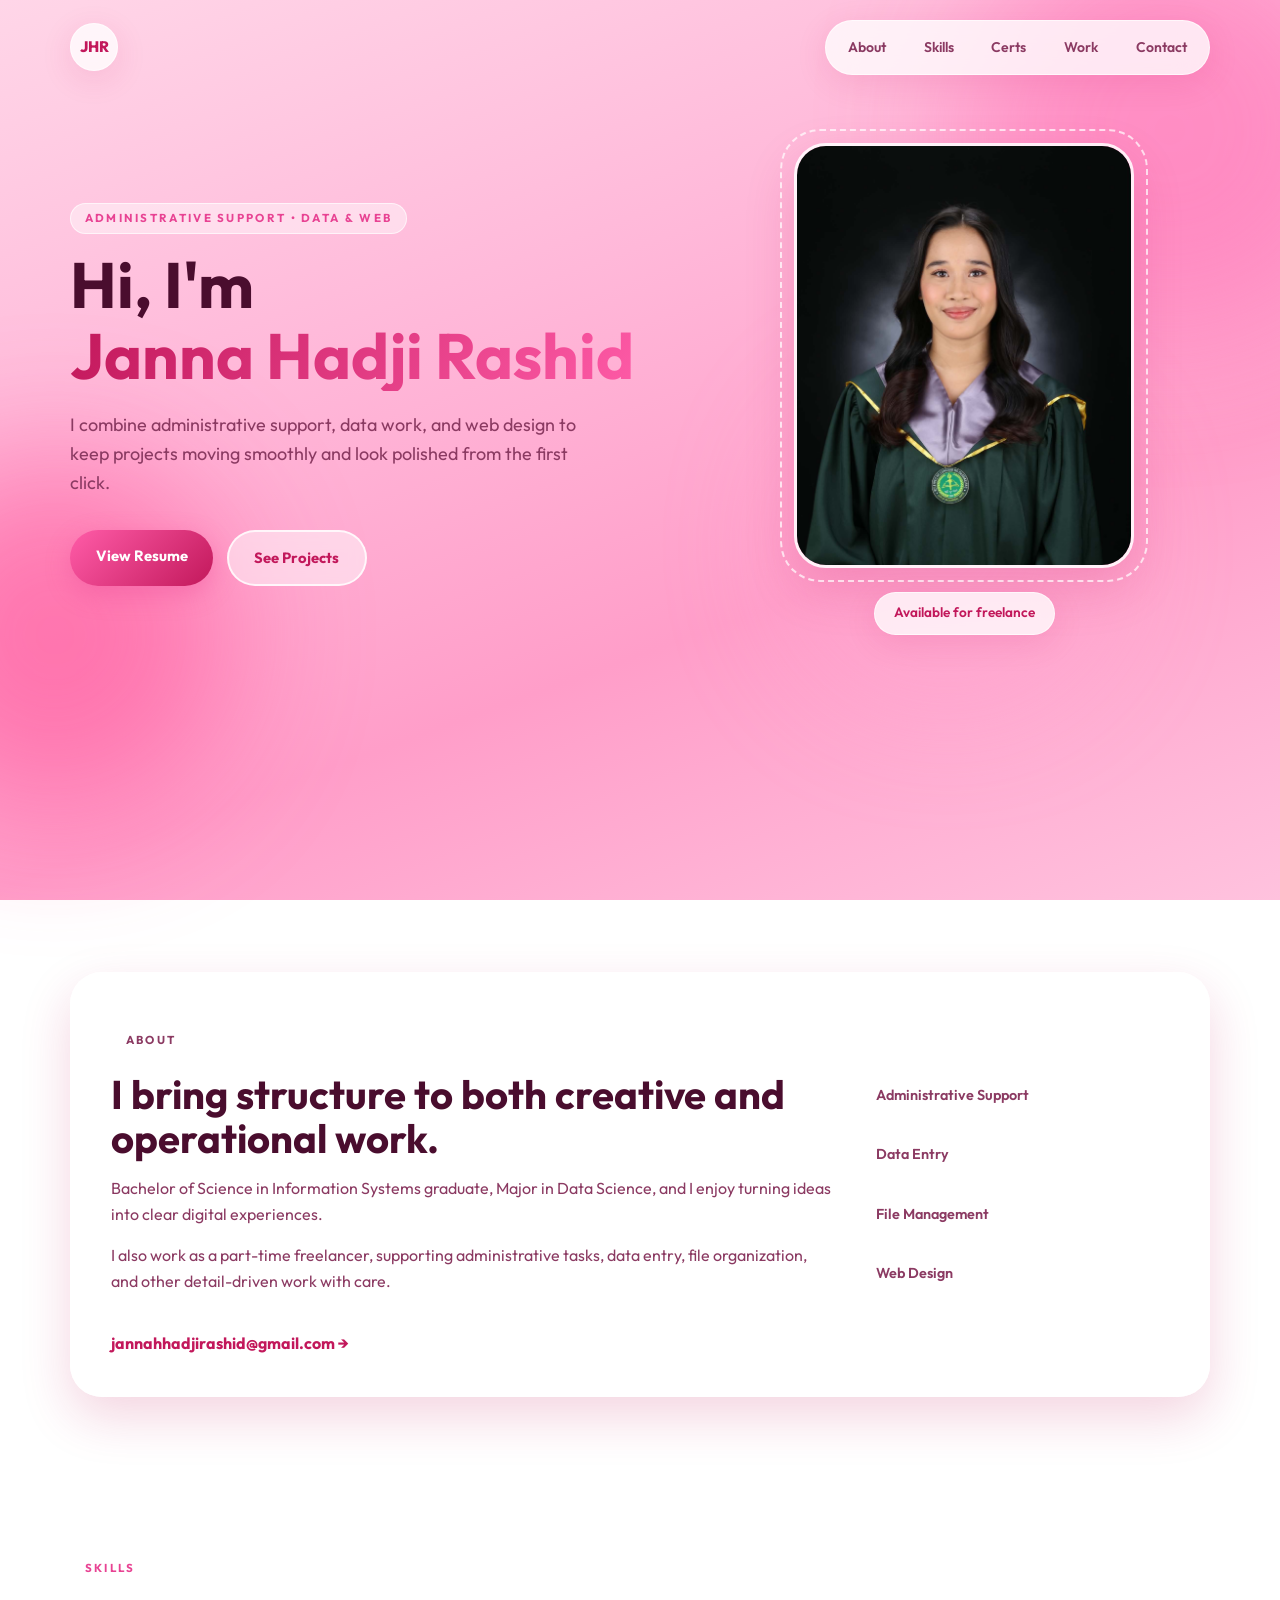
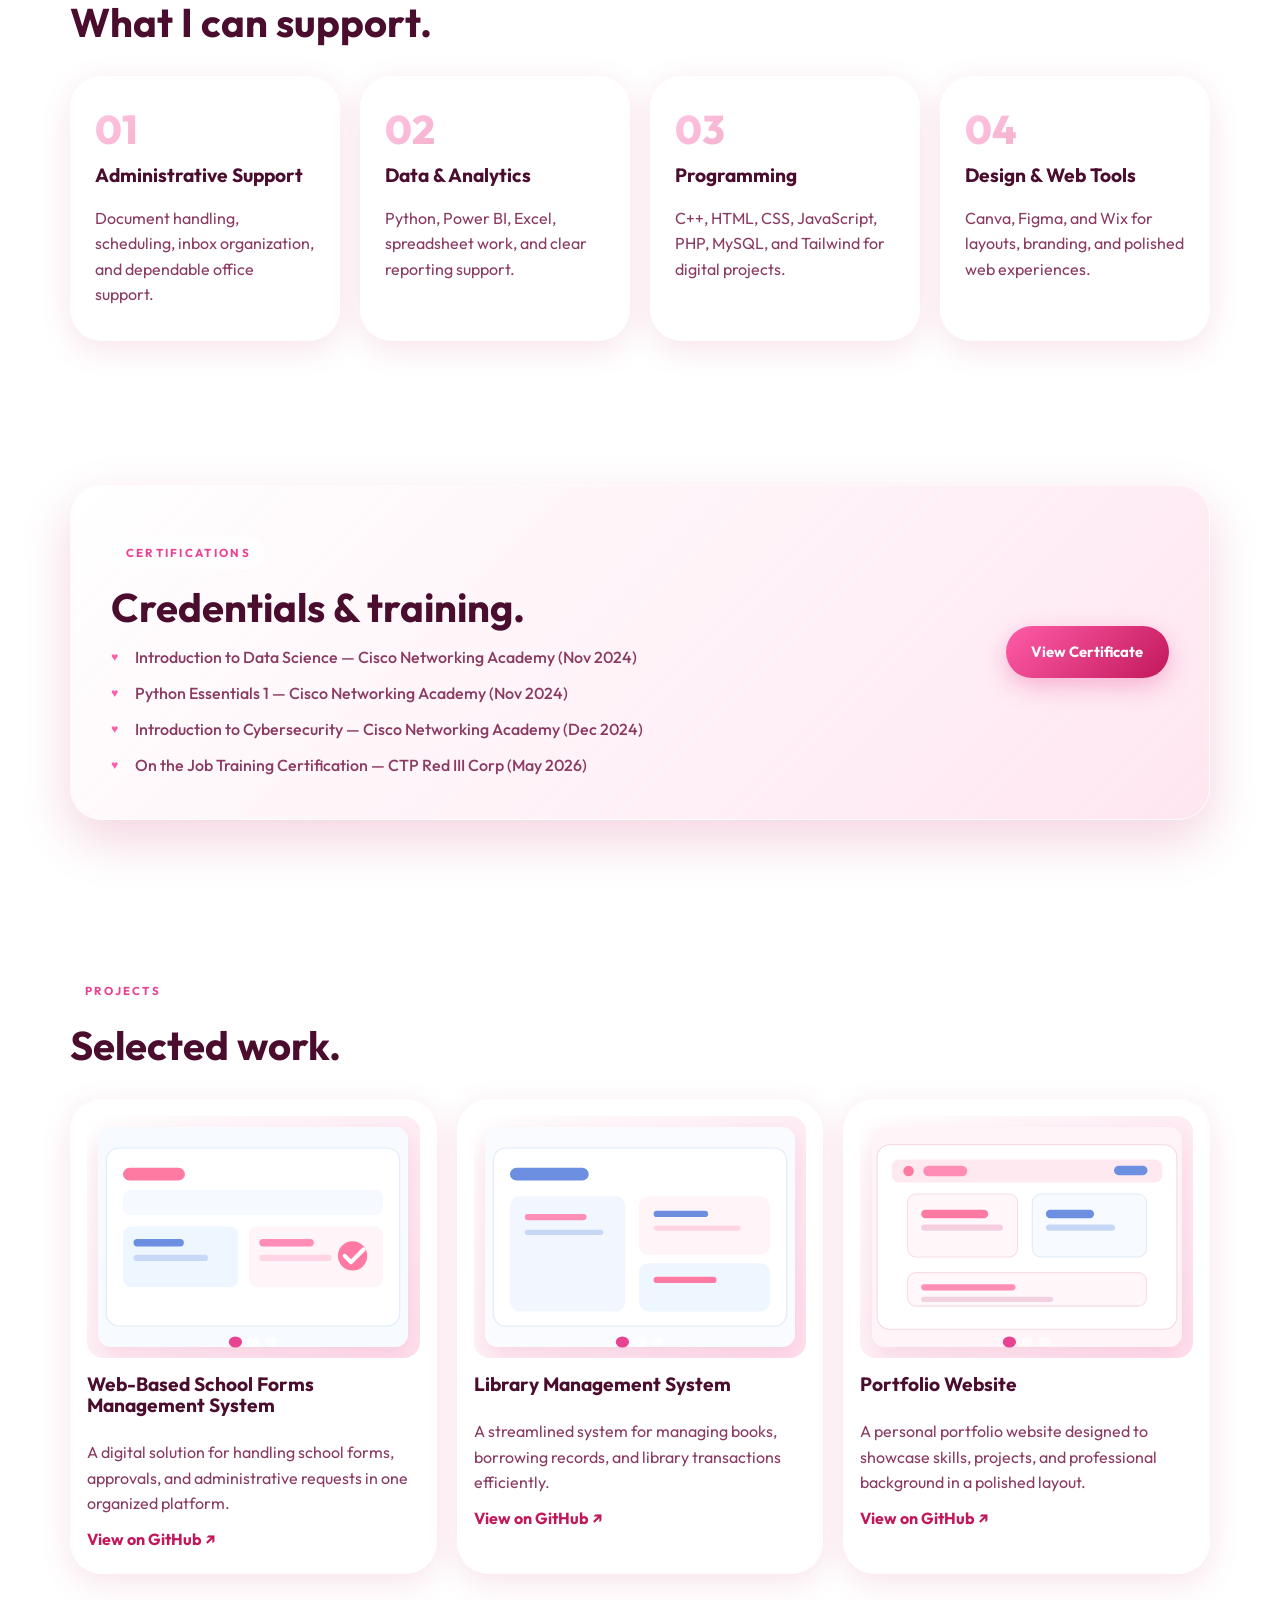
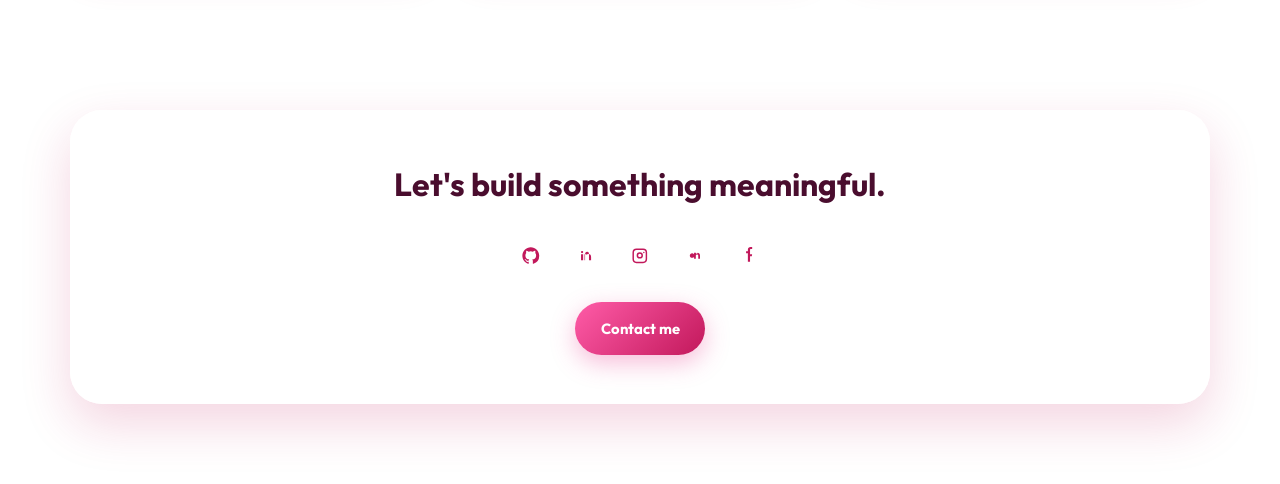
==== index.html @ 06664d3a "Update portfolio content" ====
<!DOCTYPE html>
<html lang="en">
  <head>
    <meta charset="UTF-8" />
    <meta name="viewport" content="width=device-width, initial-scale=1.0" />
    <title>Janna Hadji Rashid | Creative Support & Digital Work</title>
    <meta
      name="description"
      content="Portfolio website featuring projects, skills, and a short introduction."
    />
    <link rel="preconnect" href="https://fonts.googleapis.com" />
    <link rel="preconnect" href="https://fonts.gstatic.com" crossorigin />
    <link
      href="https://fonts.googleapis.com/css2?family=Outfit:wght@300;400;500;600;700;800&display=swap"
      rel="stylesheet"
    />
    <link rel="stylesheet" href="styles.css?v=26" />
  </head>
  <body>
    <div class="page-shell">
      <div class="bg-blob bg-blob-1" aria-hidden="true"></div>
      <div class="bg-blob bg-blob-2" aria-hidden="true"></div>
      <div class="bg-blob bg-blob-3" aria-hidden="true"></div>

      <header class="hero" id="home">
        <nav class="nav container">
          <a href="#home" class="logo">JHR</a>
          <div class="nav-pill">
            <a href="#about">About</a>
            <a href="#skills">Skills</a>
            <a href="#certifications">Certs</a>
            <a href="#projects">Work</a>
            <a href="#contact">Contact</a>
          </div>
        </nav>

        <div class="container hero-split">
          <div class="hero-copy reveal">
            <p class="eyebrow">Administrative Support • Data & Web</p>
            <h1>
              Hi, I'm
              <span class="gradient-text">Janna Hadji Rashid</span>
            </h1>
            <p class="intro">
              I combine administrative support, data work, and web design to keep
              projects moving smoothly and look polished from the first click.
            </p>
            <div class="hero-actions">
              <a href="JANNA_RESUME.pdf" class="btn btn-glow" download="janna_resume.pdf">View Resume</a>
              <a href="#projects" class="btn btn-outline">See Projects</a>
            </div>
          </div>
          <div class="hero-visual reveal reveal-delay-2">
            <div class="photo-frame">
              <img src="assets/gradpic.jpg" alt="Janna Hadji Rashid" class="profile-image" />
              <div class="photo-ring"></div>
            </div>
            <div class="hero-badge">Available for freelance</div>
          </div>
        </div>
      </header>

      <main>
        <section id="about" class="section container">
          <div class="about-bento reveal">
            <div class="about-main">
              <p class="eyebrow">About</p>
              <h2>I bring structure to both creative and operational work.</h2>
              <p>
                 Bachelor of Science in Information Systems graduate, Major in Data Science,
                and I enjoy turning ideas into clear digital experiences.
              </p>
              <p>
                I also work as a part-time freelancer, supporting administrative tasks,
                data entry, file organization, and other detail-driven work with care.
              </p>
              <a href="mailto:jannahhadjirashid@gmail.com" class="text-link">
                jannahhadjirashid@gmail.com →
              </a>
            </div>
            <div class="about-tags">
              <span>Administrative Support</span>
              <span>Data Entry</span>
              <span>File Management</span>
              <span>Web Design</span>
            </div>
          </div>
        </section>

        <section id="skills" class="section container">
          <div class="section-head reveal">
            <p class="eyebrow">Skills</p>
            <h2>What I can support.</h2>
          </div>
          <div class="skill-stack">
            <article class="skill-card reveal">
              <span class="card-num">01</span>
              <h3>Administrative Support</h3>
              <p>Document handling, scheduling, inbox organization, and dependable office support.</p>
            </article>
            <article class="skill-card reveal reveal-delay-1">
              <span class="card-num">02</span>
              <h3>Data & Analytics</h3>
              <p>Python, Power BI, Excel, spreadsheet work, and clear reporting support.</p>
            </article>
            <article class="skill-card reveal reveal-delay-2">
              <span class="card-num">03</span>
              <h3>Programming</h3>
              <p>C++, HTML, CSS, JavaScript, PHP, MySQL, and Tailwind for digital projects.</p>
            </article>
            <article class="skill-card reveal reveal-delay-3">
              <span class="card-num">04</span>
              <h3>Design & Web Tools</h3>
              <p>Canva, Figma, and Wix for layouts, branding, and polished web experiences.</p>
            </article>
          </div>
        </section>

        <section id="certifications" class="section container">
          <div class="cert-block reveal">
            <div class="cert-copy">
              <p class="eyebrow">Certifications</p>
              <h2>Credentials & training.</h2>
              <ul class="cert-list">
                <li>Introduction to Data Science — Cisco Networking Academy (Nov 2024)</li>
                <li>Python Essentials 1 — Cisco Networking Academy (Nov 2024)</li>
                <li>Introduction to Cybersecurity — Cisco Networking Academy (Dec 2024)</li>
                <li>On the Job Training Certification — CTP Red III Corp (May 2026)</li>
              </ul>
            </div>
            <a href="certificate.html" class="btn btn-glow cert-btn">View Certificate</a>
          </div>
        </section>

        <section id="projects" class="section container">
          <div class="section-head reveal">
            <p class="eyebrow">Projects</p>
            <h2>Selected work.</h2>
          </div>
          <div class="project-grid">
            <article class="project-card reveal">
              <div class="project-slideshow" data-interval="5000">
                <div class="project-slide is-active">
                  <img src="assets/projects/school-form-1.svg" alt="School forms management system dashboard preview" class="project-image" />
                </div>
                <div class="project-slide">
                  <img src="assets/projects/school-form-2.svg" alt="School forms management system form workflow preview" class="project-image" />
                </div>
                <div class="project-slide">
                  <img src="assets/projects/school-form-3.svg" alt="School forms management system approval preview" class="project-image" />
                </div>
                <div class="project-dots" aria-label="Project slideshow indicators">
                  <button type="button" class="dot is-active" aria-label="Show slide 1"></button>
                  <button type="button" class="dot" aria-label="Show slide 2"></button>
                  <button type="button" class="dot" aria-label="Show slide 3"></button>
                </div>
              </div>
              <div class="project-copy">
                <h3>Web-Based School Forms Management System</h3>
                <p>A digital solution for handling school forms, approvals, and administrative requests in one organized platform.</p>
                <a href="https://github.com/jannabels/DIHS-Form-Management-System" target="_blank" rel="noopener noreferrer" class="project-link">View on GitHub ↗</a>
              </div>
            </article>

            <article class="project-card reveal reveal-delay-1">
              <div class="project-slideshow" data-interval="5200">
                <div class="project-slide is-active">
                  <img src="assets/projects/library-1.svg" alt="Library management system dashboard preview" class="project-image" />
                </div>
                <div class="project-slide">
                  <img src="assets/projects/library-2.svg" alt="Library management system records preview" class="project-image" />
                </div>
                <div class="project-slide">
                  <img src="assets/projects/library-3.svg" alt="Library management system transaction preview" class="project-image" />
                </div>
                <div class="project-dots" aria-label="Project slideshow indicators">
                  <button type="button" class="dot is-active" aria-label="Show slide 1"></button>
                  <button type="button" class="dot" aria-label="Show slide 2"></button>
                  <button type="button" class="dot" aria-label="Show slide 3"></button>
                </div>
              </div>
              <div class="project-copy">
                <h3>Library Management System</h3>
                <p>A streamlined system for managing books, borrowing records, and library transactions efficiently.</p>
                <a href="https://github.com/jannabels/janna-portfolio" target="_blank" rel="noopener noreferrer" class="project-link">View on GitHub ↗</a>
              </div>
            </article>

            <article class="project-card reveal reveal-delay-2">
              <div class="project-slideshow" data-interval="4800">
                <div class="project-slide is-active">
                  <img src="assets/projects/portfolio-1.svg" alt="Portfolio website hero preview" class="project-image" />
                </div>
                <div class="project-slide">
                  <img src="assets/projects/portfolio-2.svg" alt="Portfolio website projects preview" class="project-image" />
                </div>
                <div class="project-slide">
                  <img src="assets/projects/portfolio-3.svg" alt="Portfolio website contact preview" class="project-image" />
                </div>
                <div class="project-dots" aria-label="Project slideshow indicators">
                  <button type="button" class="dot is-active" aria-label="Show slide 1"></button>
                  <button type="button" class="dot" aria-label="Show slide 2"></button>
                  <button type="button" class="dot" aria-label="Show slide 3"></button>
                </div>
              </div>
              <div class="project-copy">
                <h3>Portfolio Website</h3>
                <p>A personal portfolio website designed to showcase skills, projects, and professional background in a polished layout.</p>
                <a href="https://github.com/jannabels/janna-portfolio" target="_blank" rel="noopener noreferrer" class="project-link">View on GitHub ↗</a>
              </div>
            </article>
          </div>
        </section>
      </main>

      <footer id="contact" class="footer">
        <div class="container footer-inner reveal">
          <p class="footer-title">Let's build something meaningful.</p>
          <div class="social-links">
            <a href="https://github.com/jannahhadjirashid" target="_blank" rel="noopener noreferrer" aria-label="GitHub">
              <svg viewBox="0 0 24 24" aria-hidden="true"><path d="M12 .5C5.65.5.5 5.65.5 12c0 5.09 3.29 9.4 7.86 10.92.58.11.79-.25.79-.56v-2.18c-3.2.7-3.88-1.38-3.88-1.38-.52-1.33-1.27-1.68-1.27-1.68-1.04-.71.08-.7.08-.7 1.15.08 1.75 1.18 1.75 1.18 1.02 1.75 2.68 1.24 3.33.95.1-.74.4-1.24.73-1.53-2.56-.29-5.25-1.28-5.25-5.72 0-1.26.45-2.29 1.18-3.1-.12-.29-.51-1.46.11-3.05 0 0 .96-.31 3.15 1.18a10.9 10.9 0 0 1 5.74 0c2.19-1.49 3.15-1.18 3.15-1.18.62 1.59.23 2.76.12 3.05.74.81 1.18 1.84 1.18 3.1 0 4.45-2.69 5.42-5.26 5.71.41.36.78 1.07.78 2.16v3.2c0 .31.21.68.8.56A11.5 11.5 0 0 0 23.5 12C23.5 5.65 18.35.5 12 .5z"/></svg>
            </a>
            <a href="https://www.linkedin.com/in/janna-hadji-rashid-729a34411" target="_blank" rel="noopener noreferrer" aria-label="LinkedIn">
              <svg viewBox="0 0 24 24" aria-hidden="true"><path d="M6.94 8.5A1.56 1.56 0 1 0 6.94 5.38a1.56 1.56 0 0 0 0 3.12ZM5.5 9.75h2.88V18H5.5zM10.25 9.75h2.76v1.14h.04c.38-.72 1.32-1.48 2.72-1.48 2.91 0 3.45 1.91 3.45 4.4V18h-2.88v-7.42c0-1.77-.03-4.05-2.47-4.05-2.47 0-2.85 1.93-2.85 3.92V18H10.25z"/></svg>
            </a>
            <a href="https://www.instagram.com/jnaa_hr/" target="_blank" rel="noopener noreferrer" aria-label="Instagram">
              <svg viewBox="0 0 24 24" aria-hidden="true"><path d="M7.5 2h9A5.5 5.5 0 0 1 22 7.5v9a5.5 5.5 0 0 1-5.5 5.5h-9A5.5 5.5 0 0 1 2 16.5v-9A5.5 5.5 0 0 1 7.5 2zm0 2A3.5 3.5 0 0 0 4 7.5v9A3.5 3.5 0 0 0 7.5 20h9a3.5 3.5 0 0 0 3.5-3.5v-9A3.5 3.5 0 0 0 16.5 4h-9zm4.5 3.2A4.3 4.3 0 1 1 7.7 11.5 4.3 4.3 0 0 1 12 7.2zm0 2A2.3 2.3 0 1 0 14.3 11.5 2.3 2.3 0 0 0 12 9.2zm5.5-2.7a1 1 0 1 1-1 1 1 1 0 0 1 1-1z"/></svg>
            </a>
            <a href="https://www.upwork.com/freelancers/~015d77883e356693c1?mp_source=share" target="_blank" rel="noopener noreferrer" aria-label="Upwork">
              <svg viewBox="0 0 24 24" aria-hidden="true"><path d="M15.8 8.4c-.8 0-1.5.3-2.1.8l-.4-1.2H11v8.1h2.4v-4.2c0-1 .7-1.8 1.7-1.8 1 0 1.6.8 1.6 1.8v4.2h2.4v-4.4c0-2.2-1.5-3.7-3.3-3.7zM8.4 8.4c-1.8 0-3.2 1.4-3.2 3.2 0 1.7 1.4 3.2 3.2 3.2 1.7 0 3.2-1.5 3.2-3.2 0-1.8-1.5-3.2-3.2-3.2z"/></svg>
            </a>
            <a href="https://www.facebook.com/norjannah.hadjirashid" target="_blank" rel="noopener noreferrer" aria-label="Facebook">
              <svg viewBox="0 0 24 24" aria-hidden="true"><path d="M13.7 20v-7.3h2.45l.37-2.84H13.7V4.04c0-.82.23-1.38 1.41-1.38h1.5V.14A20.1 20.1 0 0 0 14.4 0c-2.17 0-3.66 1.33-3.66 3.77v2.06H8.3v2.84h2.44V20z"/></svg>
            </a>
          </div>
          <a href="mailto:jannahhadjirashid@gmail.com" class="btn btn-glow">Contact me</a>
        </div>
      </footer>
    </div>

    <script src="script.js?v=22"></script>
  </body>
</html>
---- styles.css ----
:root {
  --pink-100: #fff0f6;
  --pink-200: #ffd6e8;
  --pink-300: #ffb8d9;
  --pink-400: #ff8ec4;
  --pink-500: #ff5ca8;
  --pink-600: #e84393;
  --pink-700: #c2185b;
  --surface: rgba(255, 255, 255, 0.55);
  --surface-strong: rgba(255, 255, 255, 0.78);
  --text: #4a0d2e;
  --muted: #8b3a62;
  --border: rgba(255, 255, 255, 0.65);
  --shadow: 0 8px 32px rgba(194, 24, 91, 0.12);
  --shadow-lg: 0 20px 50px rgba(194, 24, 91, 0.18);
  --radius: 1.25rem;
  --radius-xl: 2rem;
}

* {
  box-sizing: border-box;
}

html {
  scroll-behavior: smooth;
}

body {
  margin: 0;
  font-family: 'Outfit', sans-serif;
  background: linear-gradient(160deg, #ffd6e8 0%, #ffb8d9 35%, #ff9ec9 65%, #ffc2de 100%);
  background-attachment: fixed;
  color: var(--text);
  line-height: 1.6;
  overflow-x: hidden;
}

img {
  max-width: 100%;
  display: block;
}

.container {
  width: min(1140px, calc(100% - 2rem));
  margin: 0 auto;
}

.page-shell {
  position: relative;
  min-height: 100vh;
}

.bg-blob {
  position: fixed;
  border-radius: 50%;
  filter: blur(70px);
  pointer-events: none;
  z-index: 0;
  opacity: 0.55;
}

.bg-blob-1 {
  width: 420px;
  height: 420px;
  top: -80px;
  right: -100px;
  background: #ff6eb4;
  animation: float 9s ease-in-out infinite;
}

.bg-blob-2 {
  width: 350px;
  height: 350px;
  bottom: 10%;
  left: -120px;
  background: #ff4791;
  animation: float 11s ease-in-out infinite reverse;
}

.bg-blob-3 {
  width: 280px;
  height: 280px;
  top: 45%;
  right: 15%;
  background: #ffa6d2;
  animation: float 13s ease-in-out infinite 2s;
}

.hero,
main,
.footer {
  position: relative;
  z-index: 1;
}

.hero {
  min-height: 100vh;
  padding-bottom: 3rem;
}

.nav {
  display: flex;
  justify-content: space-between;
  align-items: center;
  padding: 1.25rem 0;
}

.logo {
  display: inline-flex;
  align-items: center;
  justify-content: center;
  width: 3rem;
  height: 3rem;
  border-radius: 50%;
  background: var(--surface-strong);
  backdrop-filter: blur(12px);
  border: 1px solid var(--border);
  color: var(--pink-700);
  text-decoration: none;
  font-weight: 800;
  font-size: 0.95rem;
  box-shadow: var(--shadow);
  transition: transform 0.3s ease;
}

.logo:hover {
  transform: rotate(-8deg) scale(1.05);
}

.nav-pill {
  display: flex;
  flex-wrap: wrap;
  gap: 0.35rem;
  padding: 0.4rem;
  border-radius: 999px;
  background: var(--surface-strong);
  backdrop-filter: blur(16px);
  border: 1px solid var(--border);
  box-shadow: var(--shadow);
}

.nav-pill a {
  padding: 0.55rem 1rem;
  border-radius: 999px;
  color: var(--muted);
  text-decoration: none;
  font-size: 0.875rem;
  font-weight: 600;
  transition: color 0.25s ease, background 0.25s ease, transform 0.25s ease;
}

.nav-pill a:hover {
  color: var(--pink-700);
  background: rgba(255, 255, 255, 0.6);
  transform: translateY(-1px);
}

.hero-split {
  display: grid;
  grid-template-columns: 1.1fr 0.9fr;
  gap: 3rem;
  align-items: center;
  padding: 3rem 0 2rem;
}

.eyebrow {
  display: inline-block;
  text-transform: uppercase;
  letter-spacing: 0.2em;
  font-size: 0.72rem;
  font-weight: 700;
  color: var(--pink-600);
  margin-bottom: 1rem;
  padding: 0.35rem 0.85rem;
  border-radius: 999px;
  background: rgba(255, 255, 255, 0.45);
  border: 1px solid var(--border);
}

h1,
h2,
h3 {
  margin-top: 0;
  line-height: 1.1;
  font-weight: 700;
}

h1 {
  font-size: clamp(2.4rem, 5.5vw, 4rem);
  margin-bottom: 1.25rem;
}

h2 {
  font-size: clamp(1.75rem, 3.5vw, 2.5rem);
  margin-bottom: 1rem;
}

h3 {
  font-size: 1.2rem;
}

.gradient-text {
  display: block;
  background: linear-gradient(120deg, var(--pink-700), var(--pink-500), var(--pink-600));
  background-size: 200% auto;
  -webkit-background-clip: text;
  background-clip: text;
  color: transparent;
  animation: shimmer 4s linear infinite;
}

.intro {
  color: var(--muted);
  font-size: 1.125rem;
  max-width: 520px;
  font-weight: 400;
}

.hero-actions {
  display: flex;
  flex-wrap: wrap;
  gap: 0.85rem;
  margin-top: 2rem;
}

.btn {
  display: inline-block;
  padding: 0.9rem 1.6rem;
  border-radius: 999px;
  font-weight: 700;
  font-size: 0.925rem;
  text-decoration: none;
  border: none;
  cursor: pointer;
  transition: transform 0.3s ease, box-shadow 0.3s ease;
}

.btn-glow {
  background: linear-gradient(135deg, var(--pink-500), var(--pink-700));
  color: #fff;
  box-shadow: 0 8px 24px rgba(232, 67, 147, 0.35);
}

.btn-glow:hover {
  transform: translateY(-3px) scale(1.02);
  box-shadow: 0 14px 32px rgba(232, 67, 147, 0.45);
}

.btn-outline {
  background: rgba(255, 255, 255, 0.5);
  color: var(--pink-700);
  border: 2px solid rgba(255, 255, 255, 0.8);
  backdrop-filter: blur(8px);
}

.btn-outline:hover {
  transform: translateY(-3px);
  background: rgba(255, 255, 255, 0.75);
}

.hero-visual {
  position: relative;
  display: flex;
  flex-direction: column;
  align-items: center;
}

.photo-frame {
  position: relative;
  width: min(100%, 340px);
}

.profile-image {
  width: 100%;
  aspect-ratio: 4 / 5;
  object-fit: cover;
  object-position: center top;
  border-radius: var(--radius-xl);
  border: 3px solid rgba(255, 255, 255, 0.85);
  box-shadow: var(--shadow-lg);
}

.photo-ring {
  position: absolute;
  inset: -14px;
  border-radius: calc(var(--radius-xl) + 8px);
  border: 2px dashed rgba(255, 255, 255, 0.7);
}

.hero-badge {
  margin-top: 1.5rem;
  padding: 0.6rem 1.2rem;
  border-radius: 999px;
  background: var(--surface-strong);
  backdrop-filter: blur(12px);
  border: 1px solid var(--border);
  font-size: 0.85rem;
  font-weight: 600;
  color: var(--pink-700);
  box-shadow: var(--shadow);
  animation: pulse 3s ease-in-out infinite;
}

.section {
  padding: 4.5rem 0;
}

.section-head {
  margin-bottom: 2rem;
}

.about-bento {
  display: grid;
  grid-template-columns: 1.4fr 0.6fr;
  gap: 1.5rem;
  padding: 2.5rem;
  border-radius: var(--radius-xl);
  background: var(--surface-strong);
  backdrop-filter: blur(20px);
  border: 1px solid var(--border);
  box-shadow: var(--shadow-lg);
}

.about-main p {
  color: var(--muted);
}

.text-link {
  display: inline-block;
  margin-top: 1.25rem;
  color: var(--pink-700);
  text-decoration: none;
  font-weight: 700;
  transition: transform 0.25s ease, letter-spacing 0.25s ease;
}

.text-link:hover {
  transform: translateX(4px);
  letter-spacing: 0.02em;
}

.about-tags {
  display: flex;
  flex-direction: column;
  gap: 0.65rem;
  justify-content: center;
}

.about-tags span {
  padding: 0.75rem 1rem;
  border-radius: var(--radius);
  background: rgba(255, 255, 255, 0.55);
  border: 1px solid var(--border);
  font-size: 0.9rem;
  font-weight: 600;
  color: var(--muted);
  transition: transform 0.3s ease, background 0.3s ease;
}

.about-tags span:hover {
  transform: translateX(6px);
  background: rgba(255, 255, 255, 0.85);
  color: var(--pink-700);
}

.skill-stack {
  display: grid;
  grid-template-columns: repeat(auto-fit, minmax(220px, 1fr));
  gap: 1.25rem;
}

.skill-card {
  padding: 2rem 1.5rem;
  border-radius: var(--radius-xl);
  background: var(--surface-strong);
  backdrop-filter: blur(16px);
  border: 1px solid var(--border);
  box-shadow: var(--shadow);
  transition: transform 0.35s ease, box-shadow 0.35s ease;
}

.skill-card:hover {
  transform: translateY(-8px) rotate(-1deg);
  box-shadow: var(--shadow-lg);
}

.card-num {
  display: block;
  font-size: 2.5rem;
  font-weight: 800;
  line-height: 1;
  margin-bottom: 1rem;
  background: linear-gradient(135deg, var(--pink-400), var(--pink-700));
  -webkit-background-clip: text;
  background-clip: text;
  color: transparent;
  opacity: 0.5;
}

.skill-card p {
  color: var(--muted);
  margin-bottom: 0;
}

.cert-block {
  display: flex;
  justify-content: space-between;
  align-items: center;
  gap: 2rem;
  padding: 2.5rem;
  border-radius: var(--radius-xl);
  background: linear-gradient(135deg, rgba(255, 255, 255, 0.75), rgba(255, 214, 232, 0.6));
  backdrop-filter: blur(20px);
  border: 1px solid var(--border);
  box-shadow: var(--shadow-lg);
}

.cert-list {
  margin: 0;
  padding: 0;
  list-style: none;
}

.cert-list li {
  position: relative;
  padding-left: 1.5rem;
  color: var(--muted);
  font-weight: 500;
}

.cert-list li::before {
  content: '♥';
  position: absolute;
  left: 0;
  color: var(--pink-500);
  font-size: 0.75rem;
  top: 0.15rem;
}

.cert-list li + li {
  margin-top: 0.65rem;
}

.cert-btn {
  flex-shrink: 0;
}

.project-grid {
  display: grid;
  grid-template-columns: repeat(3, minmax(0, 1fr));
  gap: 1.25rem;
}

.project-card {
  padding: 1rem 1rem 1.25rem;
  border-radius: var(--radius-xl);
  background: var(--surface-strong);
  backdrop-filter: blur(16px);
  border: 1px solid var(--border);
  box-shadow: var(--shadow);
  transition: transform 0.35s ease, box-shadow 0.35s ease, border-color 0.35s ease;
  overflow: hidden;
  position: relative;
}

.project-card::before {
  content: '';
  position: absolute;
  inset: 0;
  background: linear-gradient(135deg, rgba(255, 92, 168, 0.08), transparent 60%);
  opacity: 0;
  transition: opacity 0.35s ease;
}

.project-card:hover {
  transform: scale(1.02);
  box-shadow: var(--shadow-lg);
  border-color: rgba(255, 255, 255, 0.9);
}

.project-card:hover::before {
  opacity: 1;
}

.project-slideshow {
  position: relative;
  margin-bottom: 1rem;
  padding: 0.7rem;
  border-radius: 1rem;
  background: linear-gradient(135deg, rgba(255, 255, 255, 0.7), rgba(255, 214, 232, 0.75));
  overflow: hidden;
}

.project-slide {
  display: none;
  animation: fadeSlide 0.45s ease;
}

.project-slide.is-active {
  display: block;
}

.project-image {
  width: 100%;
  height: 220px;
  object-fit: cover;
  border-radius: 0.8rem;
  display: block;
  box-shadow: 0 10px 24px rgba(194, 24, 91, 0.12);
}

.mockup-window {
  border-radius: 0.9rem;
  overflow: hidden;
  border: 1px solid rgba(255, 255, 255, 0.8);
  box-shadow: 0 10px 25px rgba(194, 24, 91, 0.12);
}

.mockup-toolbar {
  display: flex;
  gap: 0.35rem;
  padding: 0.7rem 0.8rem;
  background: rgba(255, 255, 255, 0.85);
}

.mockup-toolbar span {
  width: 0.6rem;
  height: 0.6rem;
  border-radius: 50%;
  background: var(--pink-300);
}

.mockup-body {
  display: grid;
  grid-template-columns: 0.8fr 1.2fr;
  gap: 0.8rem;
  padding: 0.8rem;
  min-height: 180px;
  background: #fff;
}

.column-layout {
  grid-template-columns: 1fr;
  align-items: start;
}

.stack-layout {
  grid-template-columns: 1fr;
  grid-template-rows: repeat(3, auto);
}

.mockup-sidebar {
  display: flex;
  flex-direction: column;
  gap: 0.55rem;
  padding-right: 0.2rem;
}

.mockup-item,
.mockup-card,
.mockup-panel,
.mockup-hero,
.mockup-chart,
.mockup-topbar,
.mockup-row {
  border-radius: 0.7rem;
  background: linear-gradient(135deg, #ffe3ee, #ffb8d9);
}

.mockup-item {
  min-height: 2.15rem;
}

.mockup-item.tall {
  min-height: 3.35rem;
}

.mockup-main {
  display: flex;
  flex-direction: column;
  gap: 0.55rem;
}

.mockup-topbar {
  height: 1rem;
  width: 60%;
}

.mockup-chart {
  height: 5rem;
  border-radius: 1rem;
  background: linear-gradient(135deg, #ff8ec4, #ff5ca8);
}

.mockup-row {
  height: 0.85rem;
  width: 100%;
}

.mockup-row.short {
  width: 70%;
}

.mockup-card {
  min-height: 2.75rem;
}

.mockup-card.large {
  min-height: 4.3rem;
}

.mockup-panel {
  min-height: 2.2rem;
}

.mockup-panel.wide {
  min-height: 3.15rem;
}

.mockup-hero {
  height: 3.8rem;
  background: linear-gradient(135deg, #ff9ec9, #ff5ca8);
}

.mockup-hero.narrow {
  height: 2.6rem;
  width: 70%;
}

.mockup-pink {
  background: linear-gradient(135deg, #fff7fb, #ffe4ef);
}

.mockup-lilac {
  background: linear-gradient(135deg, #f8f0ff, #e9ddff);
}

.mockup-cream {
  background: linear-gradient(135deg, #fffef7, #fcefdc);
}

.mockup-blue {
  background: linear-gradient(135deg, #f2f8ff, #d8ebff);
}

.mockup-mint {
  background: linear-gradient(135deg, #f2fffb, #d8f7ea);
}

.mockup-sand {
  background: linear-gradient(135deg, #fff7eb, #fbe2bd);
}

.mockup-gold {
  background: linear-gradient(135deg, #fff9e9, #ffe6b1);
}

.mockup-peach {
  background: linear-gradient(135deg, #fff2eb, #ffd8c2);
}

.mockup-rose {
  background: linear-gradient(135deg, #fff3f7, #ffd9e7);
}

.project-dots {
  position: absolute;
  left: 50%;
  bottom: 0.7rem;
  transform: translateX(-50%);
  display: flex;
  gap: 0.35rem;
  pointer-events: none;
}

.dot {
  width: 0.6rem;
  height: 0.6rem;
  border: none;
  border-radius: 50%;
  background: rgba(255, 255, 255, 0.7);
  cursor: pointer;
  pointer-events: auto;
  transition: background 0.2s ease, transform 0.2s ease;
}

.dot.is-active,
.dot:hover {
  background: var(--pink-600);
  transform: scale(1.1);
}

.project-copy {
  display: flex;
  flex-direction: column;
  gap: 0.5rem;
}

.project-card h3 {
  margin-bottom: 0;
}

.project-card p {
  color: var(--muted);
  margin-bottom: 0;
  min-height: 3.2rem;
}

.project-link {
  display: inline-flex;
  align-items: center;
  gap: 0.35rem;
  margin-top: 0.15rem;
  color: var(--pink-700);
  font-weight: 700;
  text-decoration: none;
  position: relative;
  z-index: 2;
  pointer-events: auto;
}

.project-link:hover {
  text-decoration: underline;
}

@keyframes fadeSlide {
  from {
    opacity: 0;
    transform: translateY(6px);
  }
  to {
    opacity: 1;
    transform: translateY(0);
  }
}

.footer {
  padding: 4rem 0 5rem;
}

.footer-inner {
  display: flex;
  flex-direction: column;
  align-items: center;
  text-align: center;
  gap: 1.5rem;
  padding: 3rem 2rem;
  border-radius: var(--radius-xl);
  background: var(--surface-strong);
  backdrop-filter: blur(20px);
  border: 1px solid var(--border);
  box-shadow: var(--shadow-lg);
}

.footer-title {
  margin: 0;
  font-size: clamp(1.5rem, 3vw, 2rem);
  font-weight: 700;
}

.social-links {
  display: flex;
  flex-wrap: wrap;
  justify-content: center;
  gap: 0.65rem;
}

.social-links a {
  display: inline-flex;
  align-items: center;
  justify-content: center;
  width: 2.75rem;
  height: 2.75rem;
  border-radius: 50%;
  background: rgba(255, 255, 255, 0.55);
  color: var(--pink-700);
  text-decoration: none;
  border: 1px solid var(--border);
  transition: transform 0.3s ease, background 0.3s ease, box-shadow 0.3s ease;
}

.social-links a svg {
  width: 1.1rem;
  height: 1.1rem;
  fill: currentColor;
}

.social-links a:hover {
  transform: translateY(-4px) rotate(8deg);
  background: linear-gradient(135deg, var(--pink-500), var(--pink-700));
  color: #fff;
  box-shadow: 0 8px 20px rgba(232, 67, 147, 0.35);
}

.certificate-page {
  min-height: 100vh;
}

.certificate-page-wrap {
  position: relative;
  z-index: 1;
  padding: 3rem 0 5rem;
}

.certificate-header {
  display: flex;
  justify-content: space-between;
  align-items: center;
  gap: 1.5rem;
  margin-bottom: 2.5rem;
}

.certificate-header h1 {
  margin-bottom: 0;
}

.certificate-grid {
  display: grid;
  grid-template-columns: repeat(2, minmax(0, 1fr));
  gap: 1.5rem;
}

.certificate-item {
  padding: 1.25rem;
  border-radius: var(--radius-xl);
  background: var(--surface-strong);
  backdrop-filter: blur(20px);
  border: 1px solid var(--border);
  box-shadow: var(--shadow);
  transition: transform 0.3s ease, box-shadow 0.3s ease;
}

.certificate-item:hover {
  transform: translateY(-4px);
  box-shadow: var(--shadow-lg);
}

.certificate-image-wrap {
  aspect-ratio: 4 / 3;
  border-radius: var(--radius);
  overflow: hidden;
  background: rgba(255, 255, 255, 0.5);
  border: 1px solid var(--border);
  margin-bottom: 1rem;
}

.certificate-image-wrap img {
  width: 100%;
  height: 100%;
  object-fit: contain;
  background: #fff;
}

.certificate-placeholder {
  display: grid;
  place-items: center;
  padding: 1rem;
  text-align: center;
}

.certificate-placeholder p {
  margin: 0;
  color: var(--muted);
  font-size: 0.9rem;
  font-weight: 600;
}

.certificate-item h2 {
  font-size: 1.05rem;
  margin-bottom: 0.35rem;
}

.certificate-item p {
  margin: 0;
  color: var(--muted);
  font-size: 0.9rem;
  font-weight: 500;
}

.certificate-card {
  max-width: 640px;
  width: 100%;
  padding: 2.5rem;
  border-radius: var(--radius-xl);
  background: var(--surface-strong);
  backdrop-filter: blur(20px);
  border: 1px solid var(--border);
  box-shadow: var(--shadow-lg);
  animation: fadeUp 0.8s ease forwards;
}

.certificate-card p {
  color: var(--muted);
  margin-bottom: 0;
}

.certificate-card .btn {
  margin-top: 1.5rem;
}

.reveal {
  opacity: 0;
  transform: translateY(40px);
  transition: opacity 0.7s ease, transform 0.7s ease;
}

.reveal.visible {
  opacity: 1;
  transform: translateY(0);
}

.reveal-delay-1 {
  transition-delay: 0.15s;
}

.reveal-delay-2 {
  transition-delay: 0.3s;
}

.reveal-delay-3 {
  transition-delay: 0.45s;
}

@keyframes float {
  0%, 100% { transform: translateY(0); }
  50% { transform: translateY(-16px); }
}

@keyframes shimmer {
  0% { background-position: 0% center; }
  100% { background-position: 200% center; }
}

@keyframes pulse {
  0%, 100% { box-shadow: var(--shadow); }
  50% { box-shadow: 0 8px 28px rgba(232, 67, 147, 0.25); }
}

@keyframes fadeUp {
  from {
    opacity: 0;
    transform: translateY(30px);
  }
  to {
    opacity: 1;
    transform: translateY(0);
  }
}

@media (prefers-reduced-motion: reduce) {
  *, *::before, *::after {
    animation-duration: 0.01ms !important;
    animation-iteration-count: 1 !important;
    transition-duration: 0.01ms !important;
  }

  .reveal {
    opacity: 1;
    transform: none;
  }
}

@media (max-width: 900px) {
  .hero-split,
  .about-bento,
  .skill-stack {
    grid-template-columns: 1fr;
  }

  .project-bento {
    grid-template-columns: 1fr;
  }

  .project-large {
    grid-row: auto;
  }

  .project-large .project-inner {
    min-height: auto;
  }

  .cert-block {
    flex-direction: column;
    align-items: flex-start;
  }

  .certificate-grid {
    grid-template-columns: 1fr;
  }

  .certificate-header {
    flex-direction: column;
    align-items: flex-start;
  }
}

@media (max-width: 700px) {
  .nav {
    flex-direction: column;
    gap: 1rem;
  }

  .nav-pill {
    justify-content: center;
  }

  .nav-pill a {
    padding: 0.5rem 0.75rem;
    font-size: 0.8rem;
  }
}
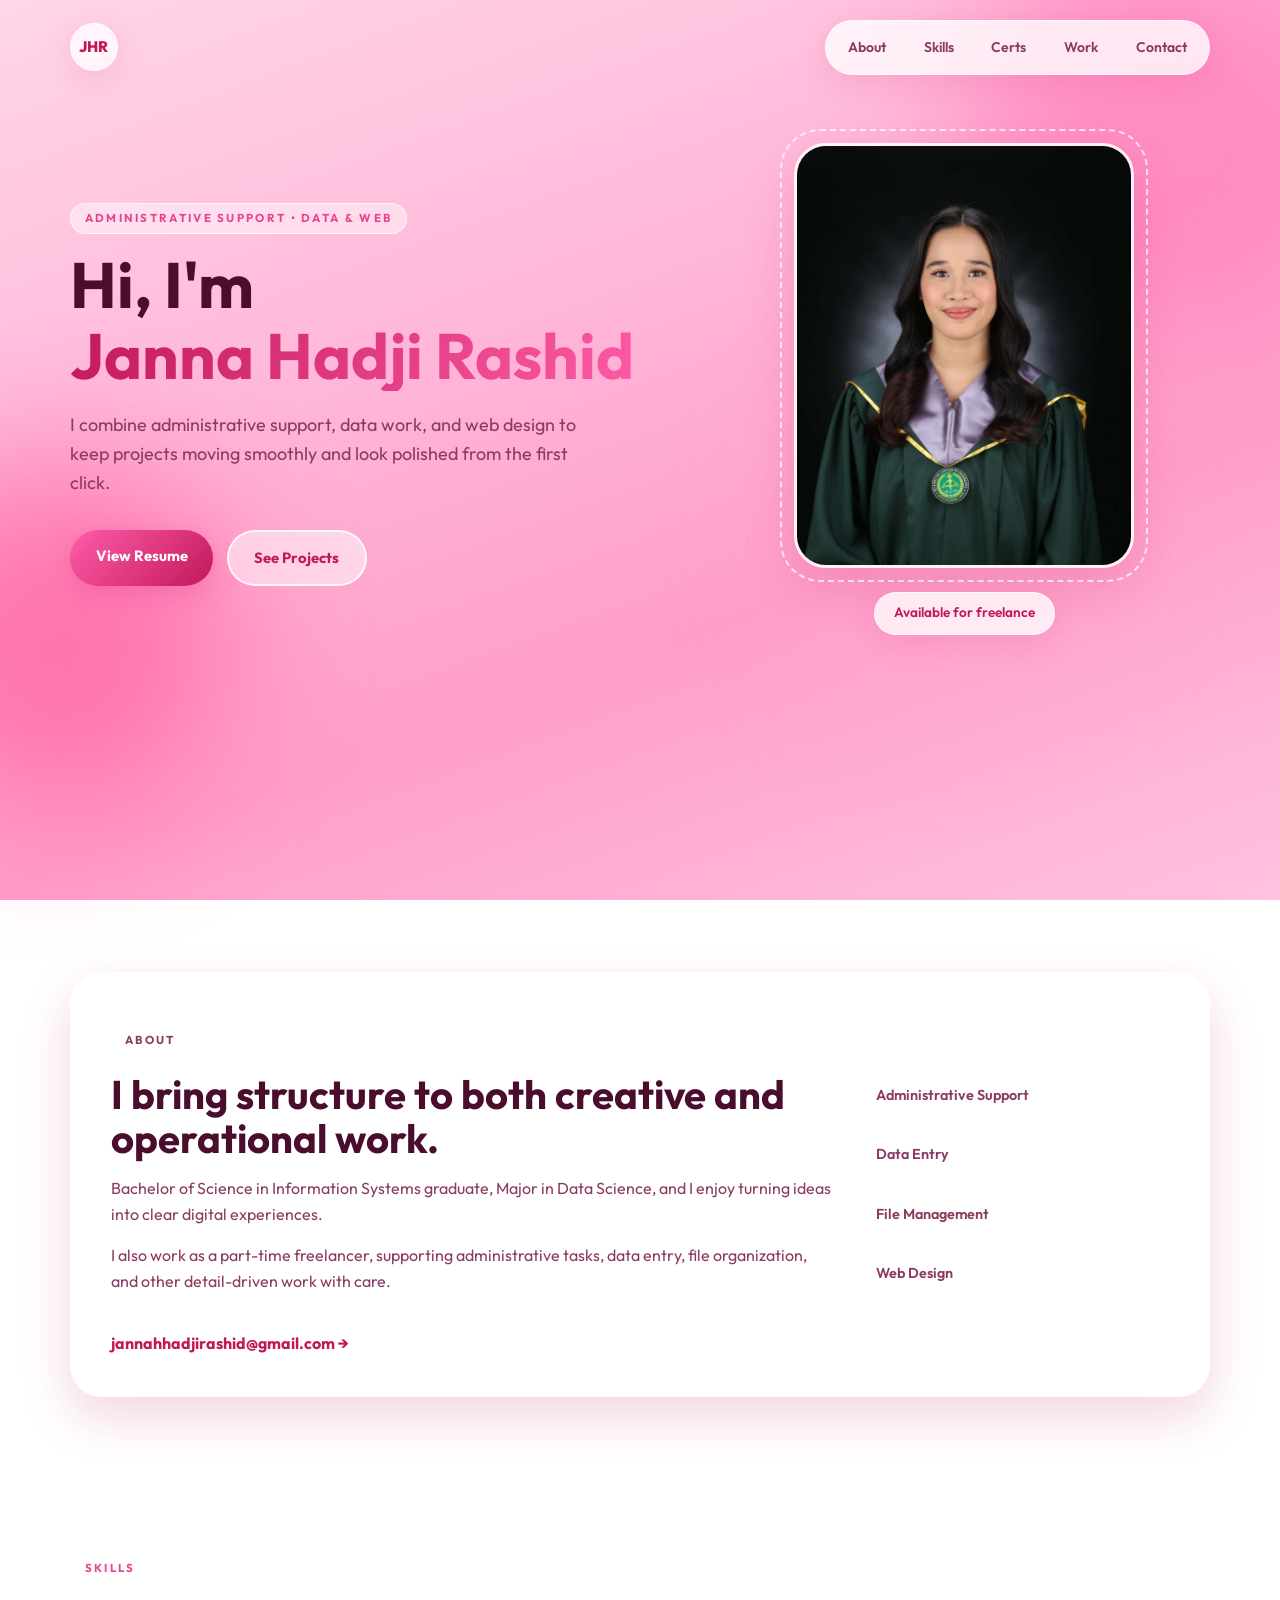
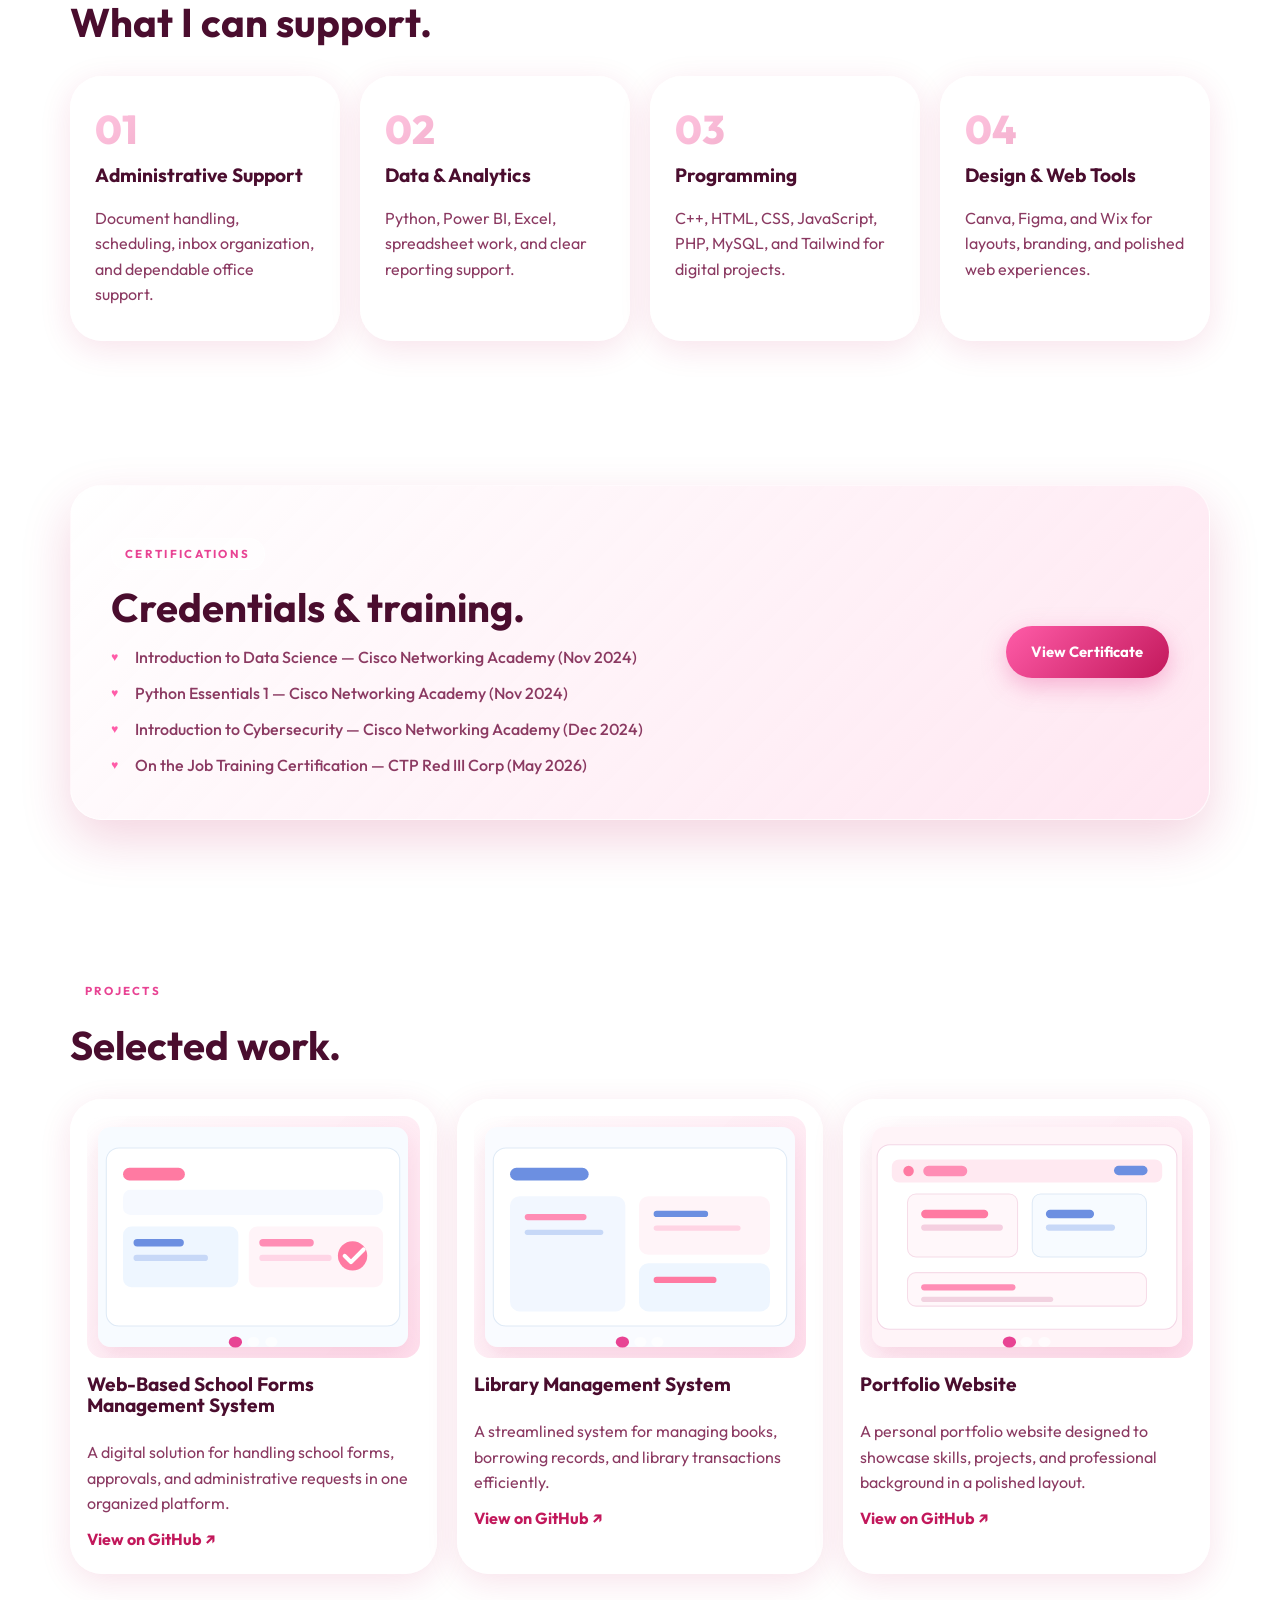
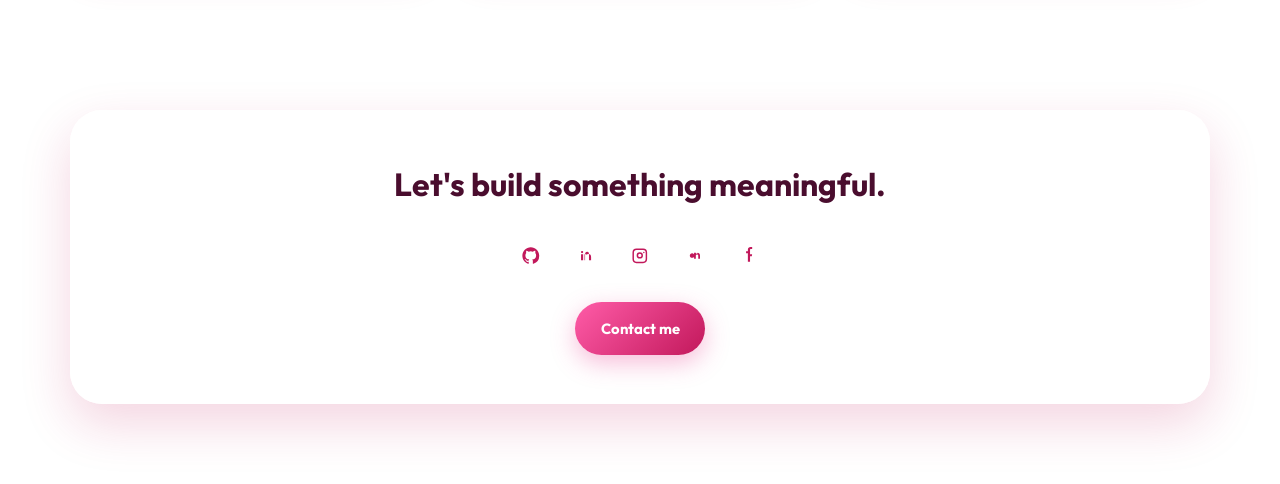
==== commit 4470a818: "Update library project GitHub link" ====
--- a/index.html
+++ b/index.html
@@ -182,7 +182,7 @@
               <div class="project-copy">
                 <h3>Library Management System</h3>
                 <p>A streamlined system for managing books, borrowing records, and library transactions efficiently.</p>
-                <a href="https://github.com/jannabels/janna-portfolio" target="_blank" rel="noopener noreferrer" class="project-link">View on GitHub ↗</a>
+                <a href="https://github.com/jannabels/LibraryManagementSystem" target="_blank" rel="noopener noreferrer" class="project-link">View on GitHub ↗</a>
               </div>
             </article>
 
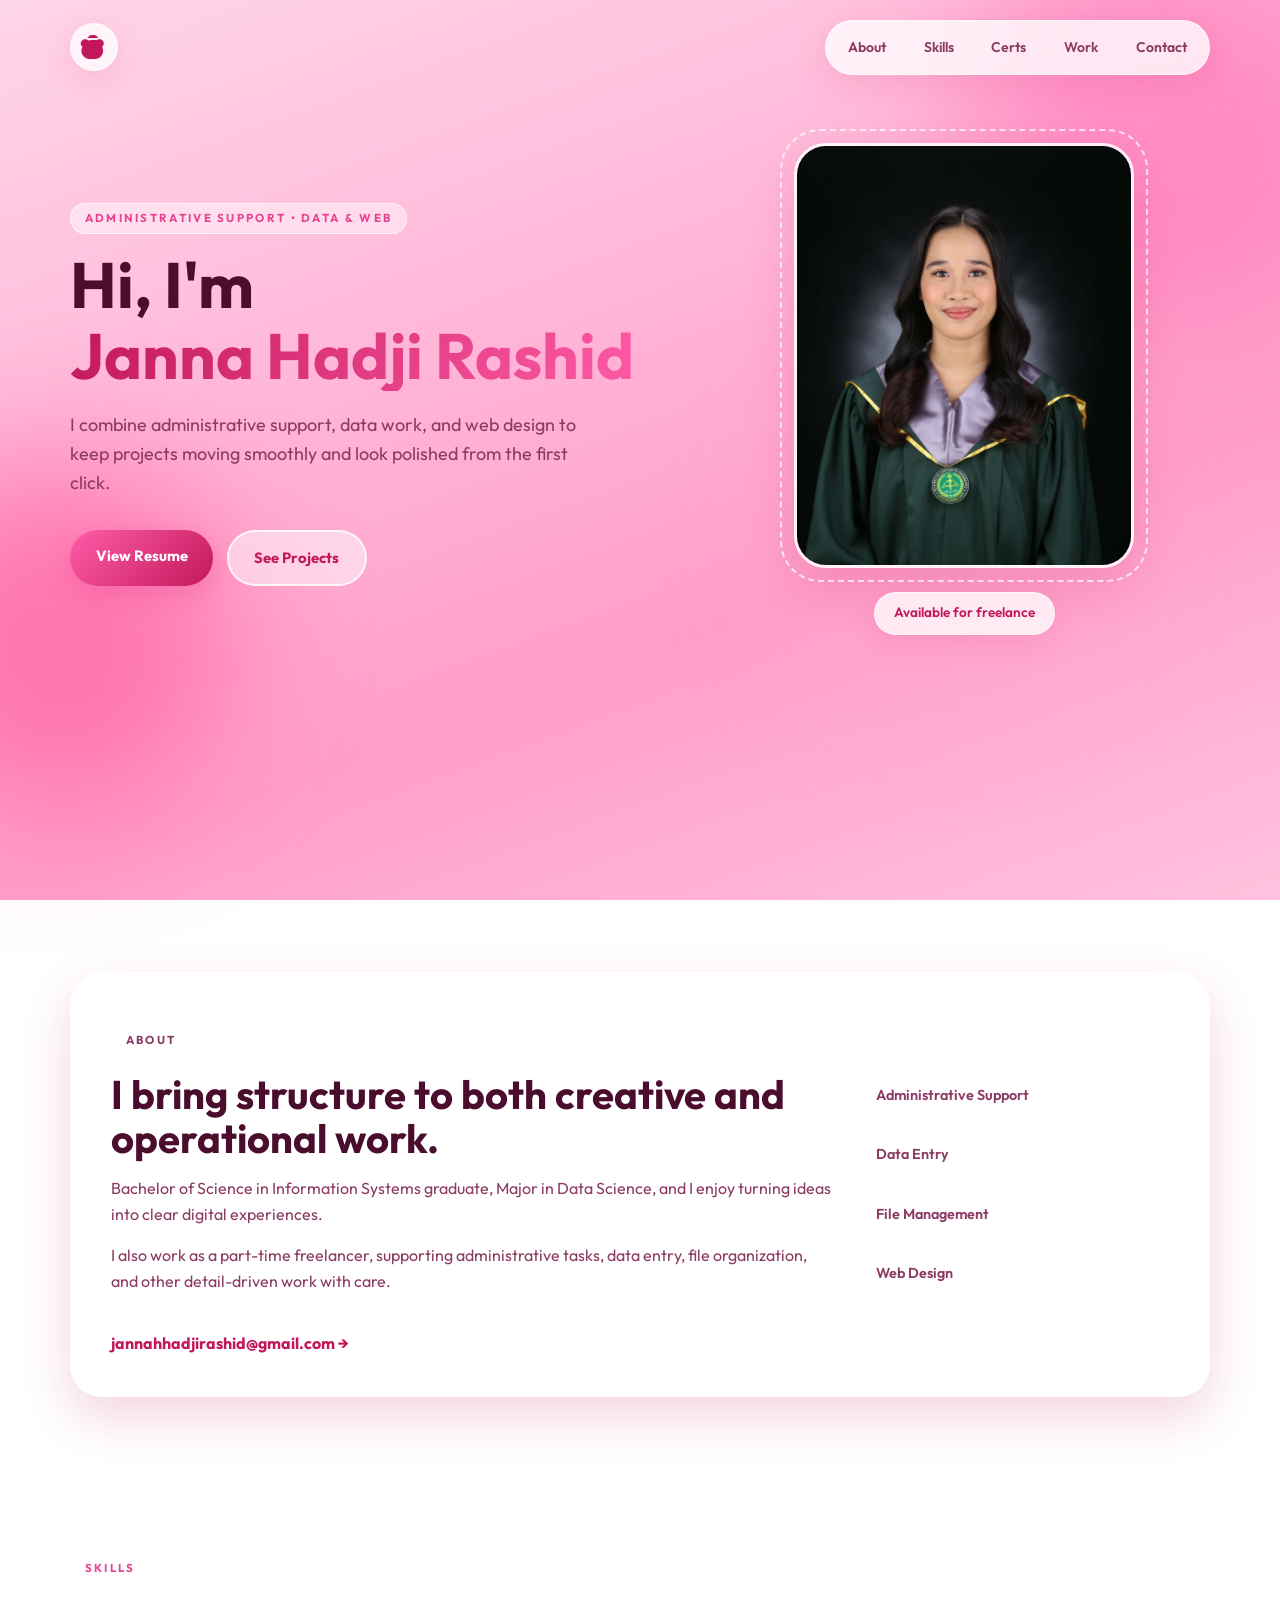
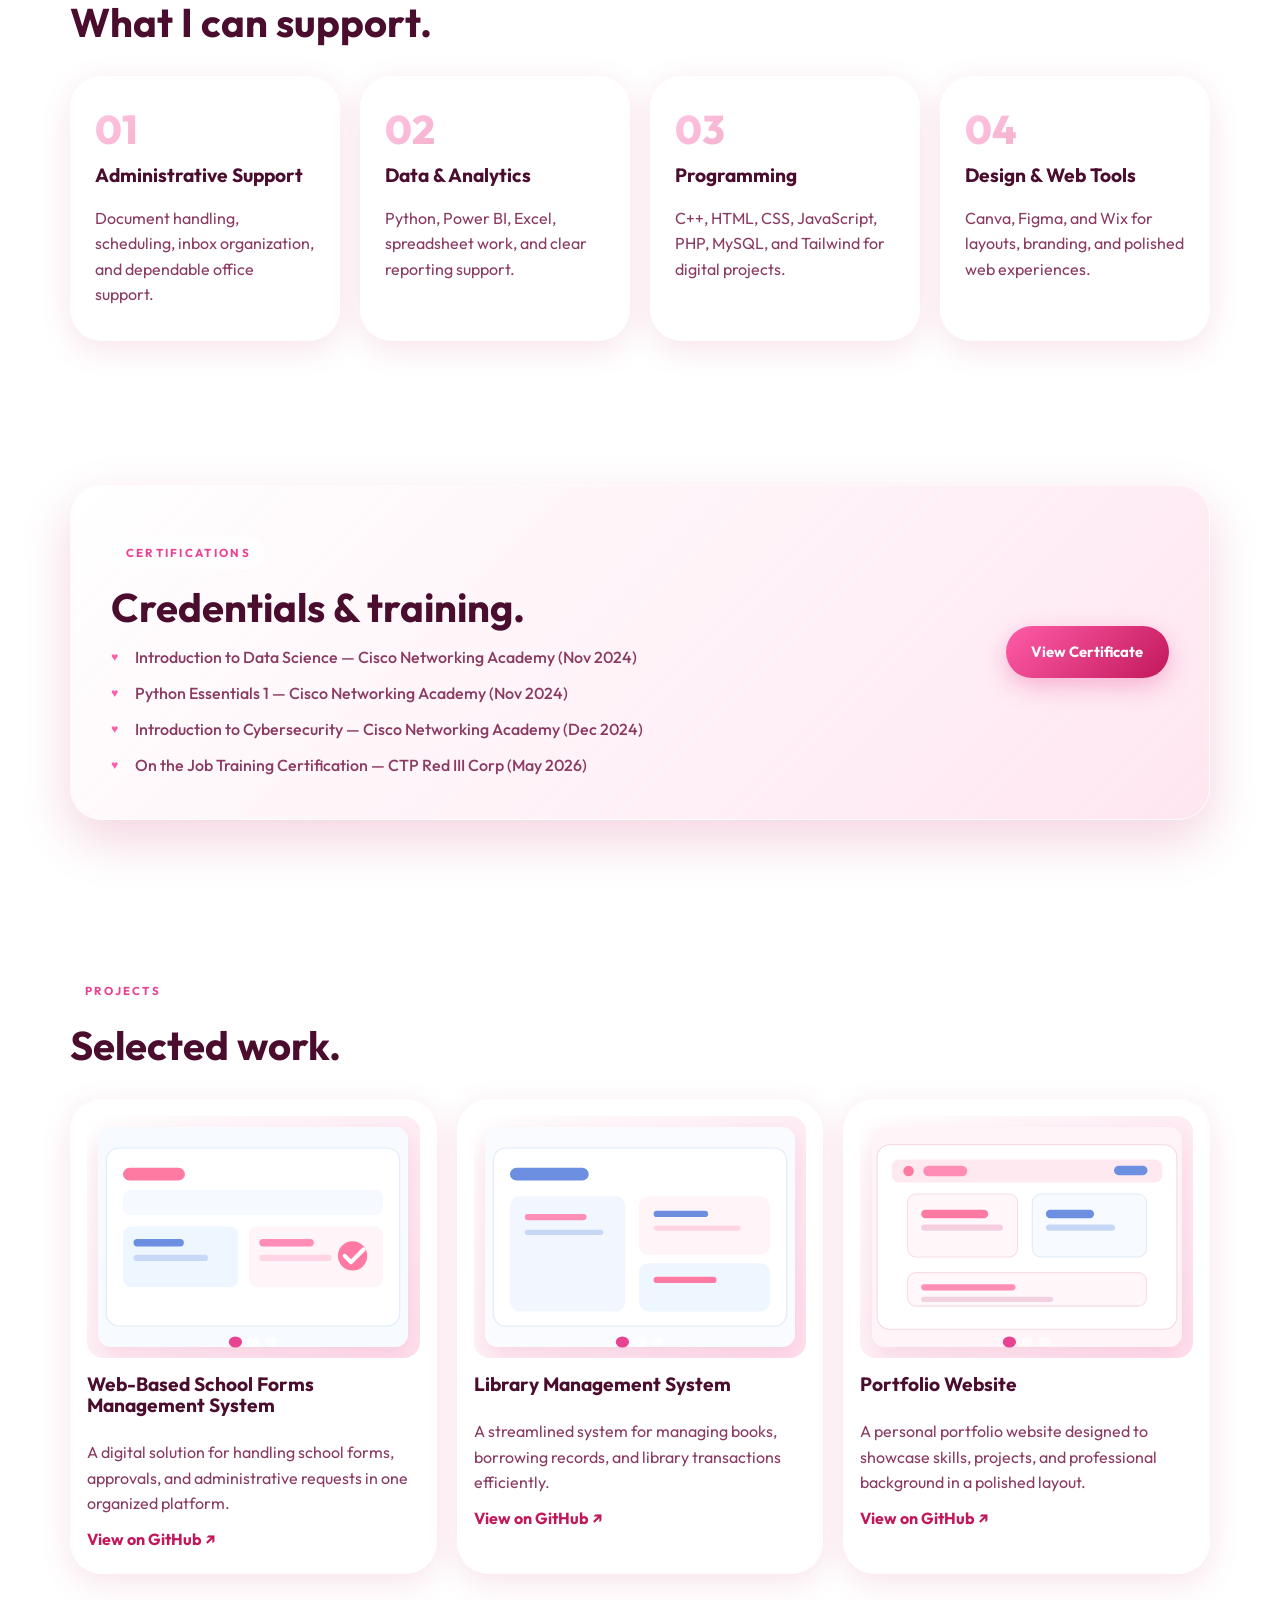
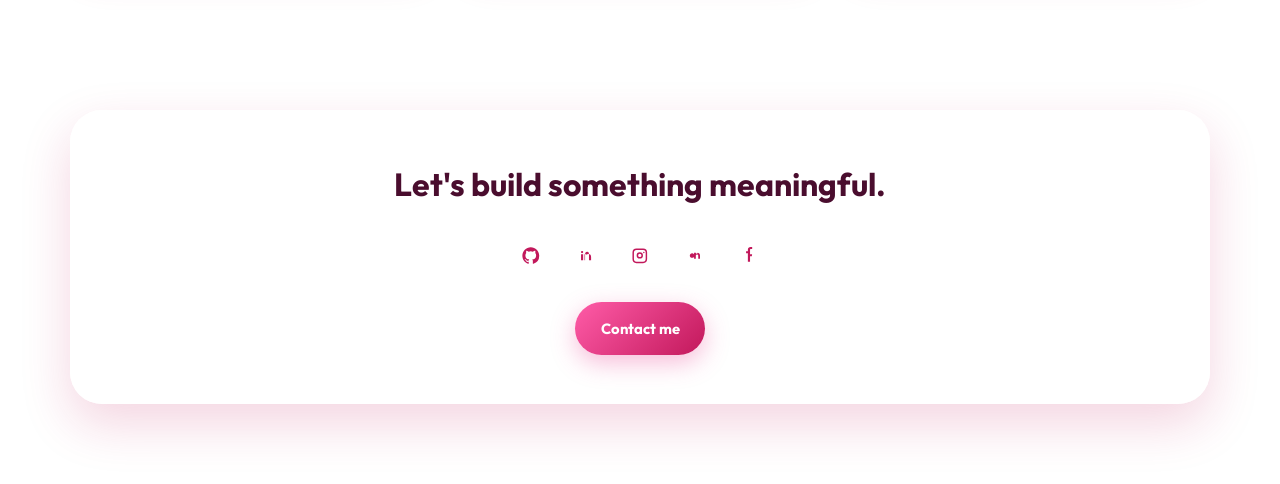
==== commit 3003343f: "Add cat paw logo" ====
--- a/index.html
+++ b/index.html
@@ -24,7 +24,13 @@
 
       <header class="hero" id="home">
         <nav class="nav container">
-          <a href="#home" class="logo">JHR</a>
+          <a href="#home" class="logo" aria-label="Janna Hadji Rashid home">
+            <svg class="logo-mark" viewBox="0 0 64 64" aria-hidden="true">
+              <path d="M18 18c-4 0-7 3-7 7 0 2.2 1.1 4.1 2.8 5.3-1.1 1.9-1.7 4.1-1.7 6.4 0 7.3 5.8 13.3 13.1 13.3h8.7c7.3 0 13.1-6 13.1-13.3 0-2.3-.6-4.5-1.7-6.4 1.7-1.2 2.8-3.1 2.8-5.3 0-4-3-7-7-7-2.9 0-5.4 1.8-6.4 4.4-1-.2-2-.3-3.1-.3s-2.1.1-3.1.3C23.4 19.8 20.9 18 18 18Z"/>
+              <path d="M24 23.5c0-2.2 1.8-4 4-4h8c2.2 0 4 1.8 4 4v2.7c0 .6-.4 1.1-1 1.2l-1.8.3c-.7.1-1.2.6-1.3 1.3l-.4 2.4c-.1.7-.7 1.2-1.4 1.2H29c-.7 0-1.3-.5-1.4-1.2l-.4-2.4c-.1-.7-.6-1.2-1.3-1.3l-1.8-.3c-.6-.1-1-.6-1-1.2V23.5Z"/>
+              <path d="M22 16c1.3-2.2 3-3.4 5-4.1 1.1-.4 2.3-.6 3.5-.6 1.2 0 2.4.2 3.5.6 2 .7 3.7 1.9 5 4.1"/>
+            </svg>
+          </a>
           <div class="nav-pill">
             <a href="#about">About</a>
             <a href="#skills">Skills</a>
--- a/styles.css
+++ b/styles.css
@@ -117,14 +117,21 @@
   border: 1px solid var(--border);
   color: var(--pink-700);
   text-decoration: none;
-  font-weight: 800;
-  font-size: 0.95rem;
   box-shadow: var(--shadow);
   transition: transform 0.3s ease;
+  padding: 0.2rem;
 }
 
 .logo:hover {
   transform: rotate(-8deg) scale(1.05);
+}
+
+.logo-mark {
+  width: 100%;
+  height: 100%;
+  fill: currentColor;
+  stroke: rgba(194, 24, 91, 0.18);
+  stroke-width: 1.4;
 }
 
 .nav-pill {
@@ -967,6 +974,19 @@
     grid-template-columns: 1fr;
   }
 
+  .hero-actions {
+    flex-direction: column;
+  }
+
+  .btn {
+    width: 100%;
+    text-align: center;
+  }
+
+  .project-grid {
+    grid-template-columns: 1fr;
+  }
+
   .project-bento {
     grid-template-columns: 1fr;
   }
@@ -997,15 +1017,112 @@
 @media (max-width: 700px) {
   .nav {
     flex-direction: column;
-    gap: 1rem;
+    gap: 0.85rem;
+    align-items: stretch;
+  }
+
+  .logo {
+    align-self: center;
+    width: 2.75rem;
+    height: 2.75rem;
   }
 
   .nav-pill {
     justify-content: center;
+    width: 100%;
+    padding: 0.35rem;
+    border-radius: 1rem;
+    flex-wrap: nowrap;
+    overflow-x: auto;
+    scrollbar-width: none;
+  }
+
+  .nav-pill::-webkit-scrollbar {
+    display: none;
   }
 
   .nav-pill a {
-    padding: 0.5rem 0.75rem;
-    font-size: 0.8rem;
-  }
-}
+    padding: 0.55rem 0.7rem;
+    font-size: 0.78rem;
+    white-space: nowrap;
+    flex: 0 0 auto;
+  }
+
+  .hero {
+    min-height: auto;
+    padding-bottom: 2rem;
+  }
+
+  .hero-split {
+    gap: 2rem;
+    padding: 2rem 0 1rem;
+  }
+
+  .section {
+    padding: 3rem 0;
+  }
+
+  .about-bento,
+  .cert-block,
+  .footer-inner {
+    padding: 1.5rem;
+  }
+
+  .project-image {
+    height: 190px;
+  }
+}
+
+@media (max-width: 480px) {
+  .container {
+    width: min(100% - 1.25rem, 1140px);
+  }
+
+  .nav-pill {
+    width: 100%;
+    justify-content: flex-start;
+    padding: 0.3rem;
+    border-radius: 0.9rem;
+  }
+
+  .nav-pill a {
+    flex: 0 0 auto;
+    text-align: center;
+    padding: 0.5rem 0.6rem;
+    font-size: 0.74rem;
+  }
+
+  .hero-split {
+    gap: 1.5rem;
+    padding: 1.25rem 0;
+  }
+
+  h1 {
+    font-size: clamp(2rem, 8vw, 2.7rem);
+  }
+
+  .intro {
+    font-size: 1rem;
+  }
+
+  .photo-frame {
+    width: min(100%, 260px);
+  }
+
+  .about-bento,
+  .skill-card,
+  .project-card,
+  .cert-block,
+  .footer-inner {
+    padding: 1.15rem;
+  }
+
+  .project-card p {
+    min-height: auto;
+  }
+
+  .social-links a {
+    width: 2.5rem;
+    height: 2.5rem;
+  }
+}
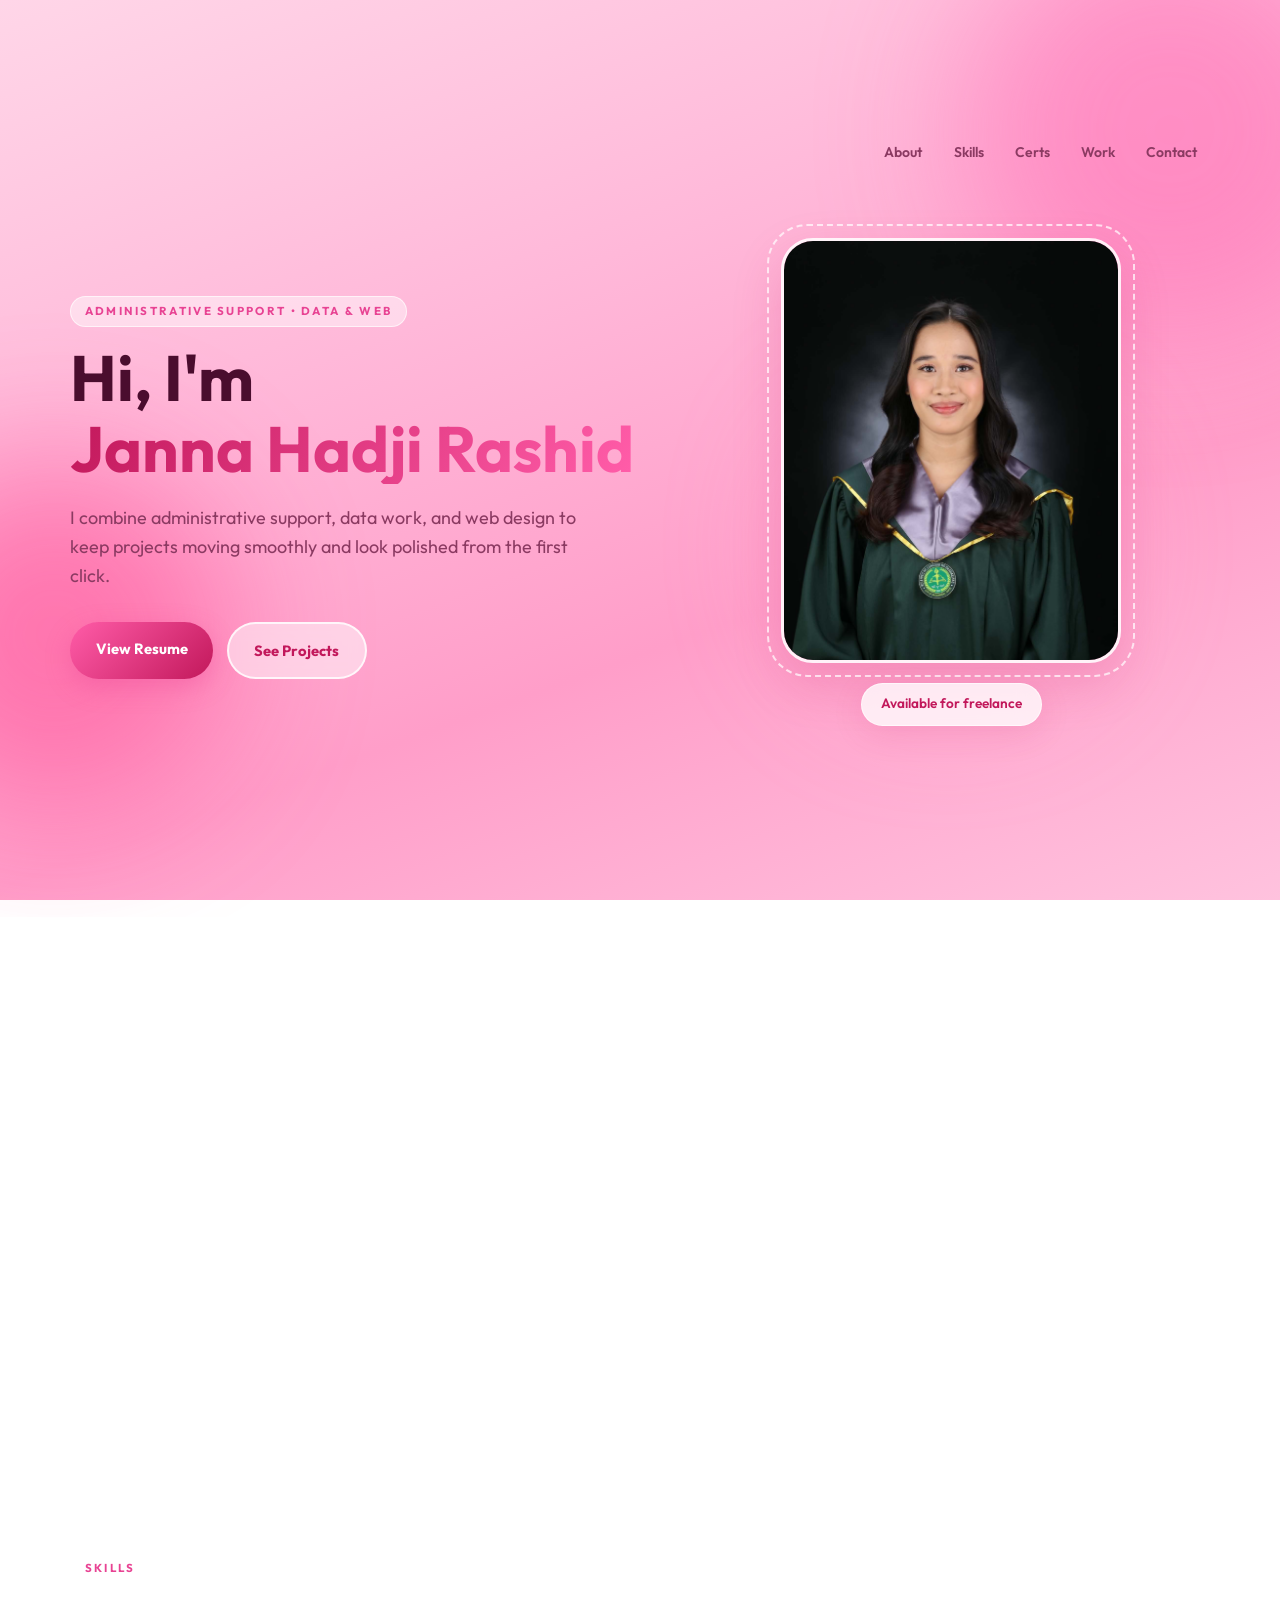
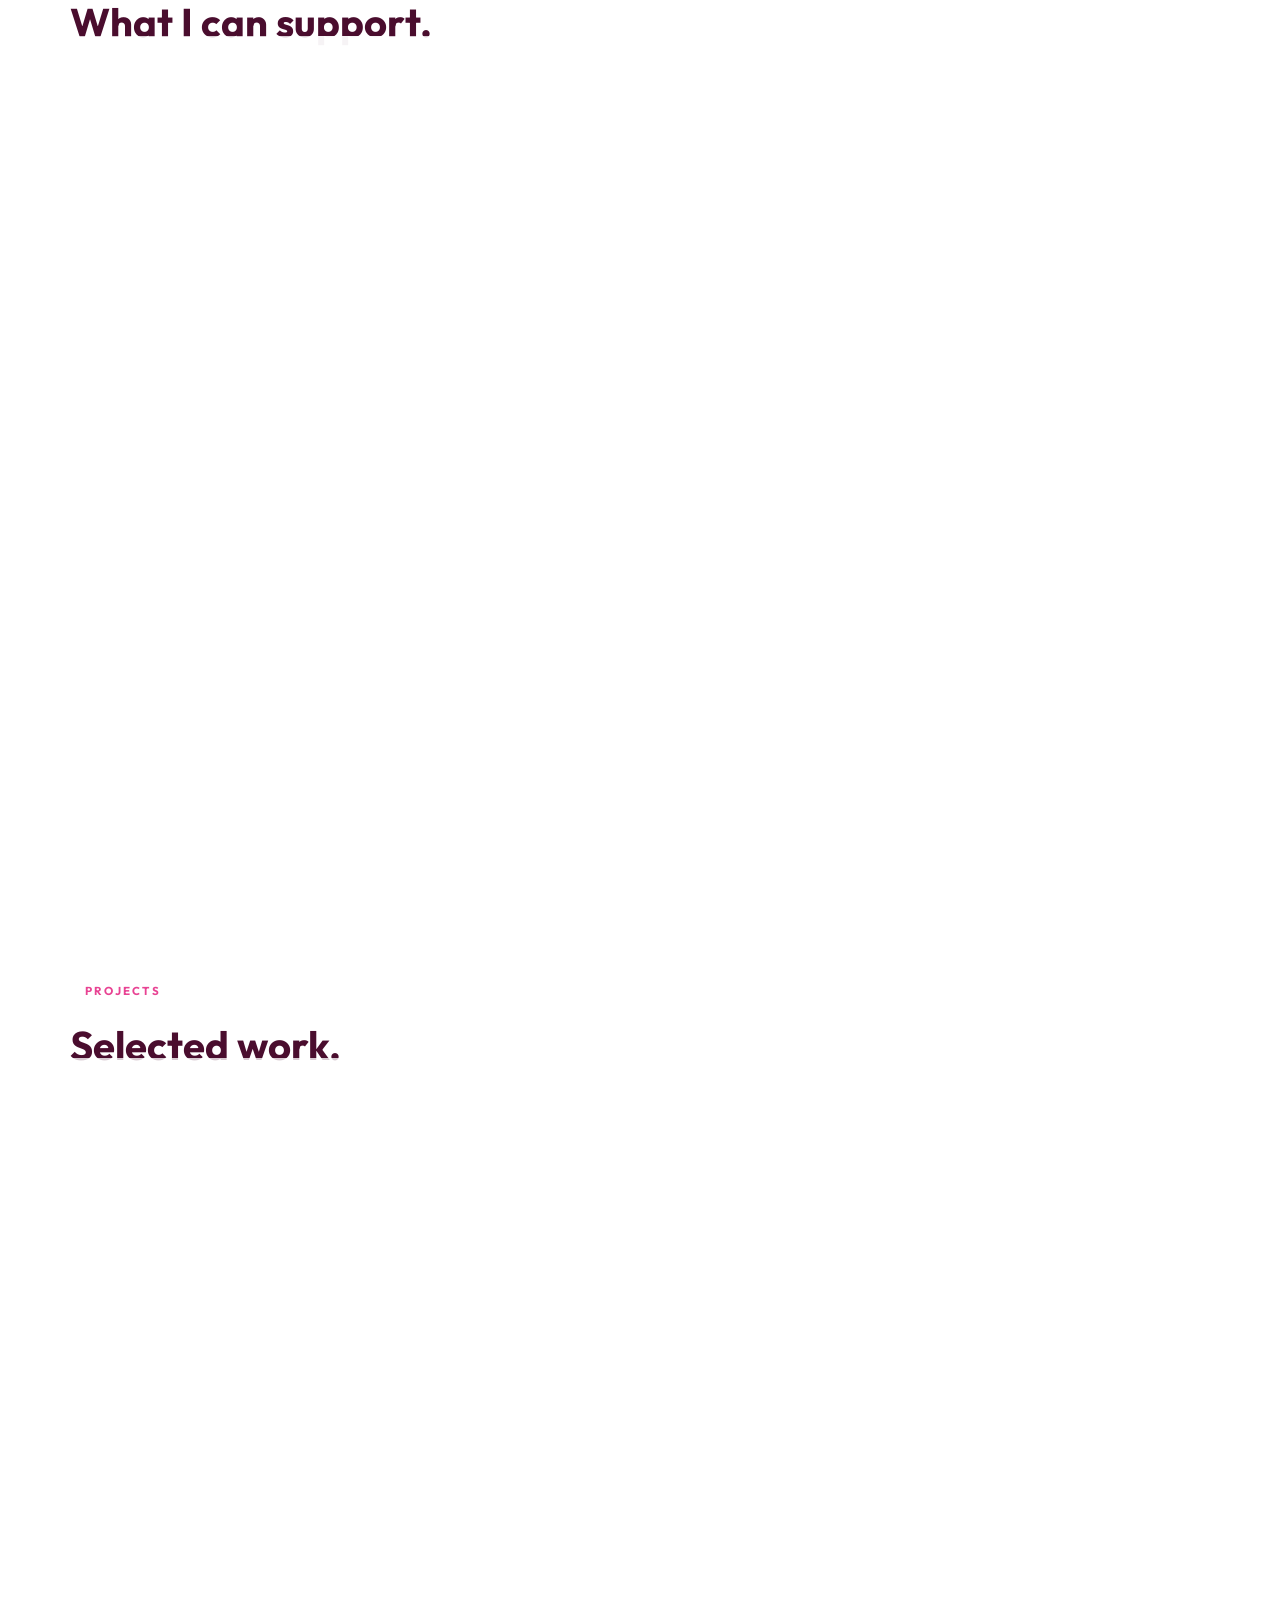
==== commit d1f2b151: "Adjust navbar layout and styling" ====
--- a/index.html
+++ b/index.html
@@ -24,13 +24,6 @@
 
       <header class="hero" id="home">
         <nav class="nav container">
-          <a href="#home" class="logo" aria-label="Janna Hadji Rashid home">
-            <svg class="logo-mark" viewBox="0 0 64 64" aria-hidden="true">
-              <path d="M18 18c-4 0-7 3-7 7 0 2.2 1.1 4.1 2.8 5.3-1.1 1.9-1.7 4.1-1.7 6.4 0 7.3 5.8 13.3 13.1 13.3h8.7c7.3 0 13.1-6 13.1-13.3 0-2.3-.6-4.5-1.7-6.4 1.7-1.2 2.8-3.1 2.8-5.3 0-4-3-7-7-7-2.9 0-5.4 1.8-6.4 4.4-1-.2-2-.3-3.1-.3s-2.1.1-3.1.3C23.4 19.8 20.9 18 18 18Z"/>
-              <path d="M24 23.5c0-2.2 1.8-4 4-4h8c2.2 0 4 1.8 4 4v2.7c0 .6-.4 1.1-1 1.2l-1.8.3c-.7.1-1.2.6-1.3 1.3l-.4 2.4c-.1.7-.7 1.2-1.4 1.2H29c-.7 0-1.3-.5-1.4-1.2l-.4-2.4c-.1-.7-.6-1.2-1.3-1.3l-1.8-.3c-.6-.1-1-.6-1-1.2V23.5Z"/>
-              <path d="M22 16c1.3-2.2 3-3.4 5-4.1 1.1-.4 2.3-.6 3.5-.6 1.2 0 2.4.2 3.5.6 2 .7 3.7 1.9 5 4.1"/>
-            </svg>
-          </a>
           <div class="nav-pill">
             <a href="#about">About</a>
             <a href="#skills">Skills</a>
--- a/styles.css
+++ b/styles.css
@@ -95,31 +95,32 @@
 
 .hero {
   min-height: 100vh;
-  padding-bottom: 3rem;
+  padding: 1rem 0 3rem;
+  display: flex;
+  flex-direction: column;
+  justify-content: center;
 }
 
 .nav {
   display: flex;
-  justify-content: space-between;
+  justify-content: flex-end;
   align-items: center;
-  padding: 1.25rem 0;
+  padding: 1.25rem 0 0.5rem;
 }
 
 .logo {
   display: inline-flex;
   align-items: center;
   justify-content: center;
-  width: 3rem;
-  height: 3rem;
-  border-radius: 50%;
-  background: var(--surface-strong);
-  backdrop-filter: blur(12px);
-  border: 1px solid var(--border);
+  width: 5.5rem;
+  height: 5.5rem;
+  background: transparent;
+  border: none;
   color: var(--pink-700);
   text-decoration: none;
-  box-shadow: var(--shadow);
+  box-shadow: none;
   transition: transform 0.3s ease;
-  padding: 0.2rem;
+  padding: 0;
 }
 
 .logo:hover {
@@ -129,25 +130,35 @@
 .logo-mark {
   width: 100%;
   height: 100%;
-  fill: currentColor;
-  stroke: rgba(194, 24, 91, 0.18);
-  stroke-width: 1.4;
+  fill: #ffffff;
+  stroke: none;
+}
+
+.logo-initials {
+  fill: var(--pink-700);
+  font-size: 13px;
+  font-weight: 800;
+  letter-spacing: 0.04em;
+  font-family: 'Outfit', sans-serif;
 }
 
 .nav-pill {
   display: flex;
   flex-wrap: wrap;
+  justify-content: center;
+  align-items: center;
   gap: 0.35rem;
-  padding: 0.4rem;
+  padding: 0.2rem 0;
   border-radius: 999px;
-  background: var(--surface-strong);
-  backdrop-filter: blur(16px);
-  border: 1px solid var(--border);
-  box-shadow: var(--shadow);
+  background: transparent;
+  border: none;
+  box-shadow: none;
+  margin: 0;
+  width: fit-content;
 }
 
 .nav-pill a {
-  padding: 0.55rem 1rem;
+  padding: 0.45rem 0.8rem;
   border-radius: 999px;
   color: var(--muted);
   text-decoration: none;
@@ -158,16 +169,20 @@
 
 .nav-pill a:hover {
   color: var(--pink-700);
-  background: rgba(255, 255, 255, 0.6);
+  background: rgba(255, 255, 255, 0.35);
   transform: translateY(-1px);
 }
 
 .hero-split {
   display: grid;
-  grid-template-columns: 1.1fr 0.9fr;
-  gap: 3rem;
+  grid-template-columns: minmax(0, 1.05fr) minmax(280px, 0.95fr);
+  gap: clamp(2rem, 4vw, 3.5rem);
   align-items: center;
-  padding: 3rem 0 2rem;
+  padding: clamp(2rem, 4.5vw, 3.5rem) 0 2rem;
+}
+
+.hero-copy {
+  max-width: 620px;
 }
 
 .eyebrow {
@@ -270,11 +285,14 @@
   display: flex;
   flex-direction: column;
   align-items: center;
+  justify-content: center;
+  text-align: center;
 }
 
 .photo-frame {
   position: relative;
   width: min(100%, 340px);
+  margin: 0 auto;
 }
 
 .profile-image {
@@ -295,7 +313,10 @@
 }
 
 .hero-badge {
-  margin-top: 1.5rem;
+  display: inline-flex;
+  justify-content: center;
+  align-items: center;
+  margin-top: 1.25rem;
   padding: 0.6rem 1.2rem;
   border-radius: 999px;
   background: var(--surface-strong);
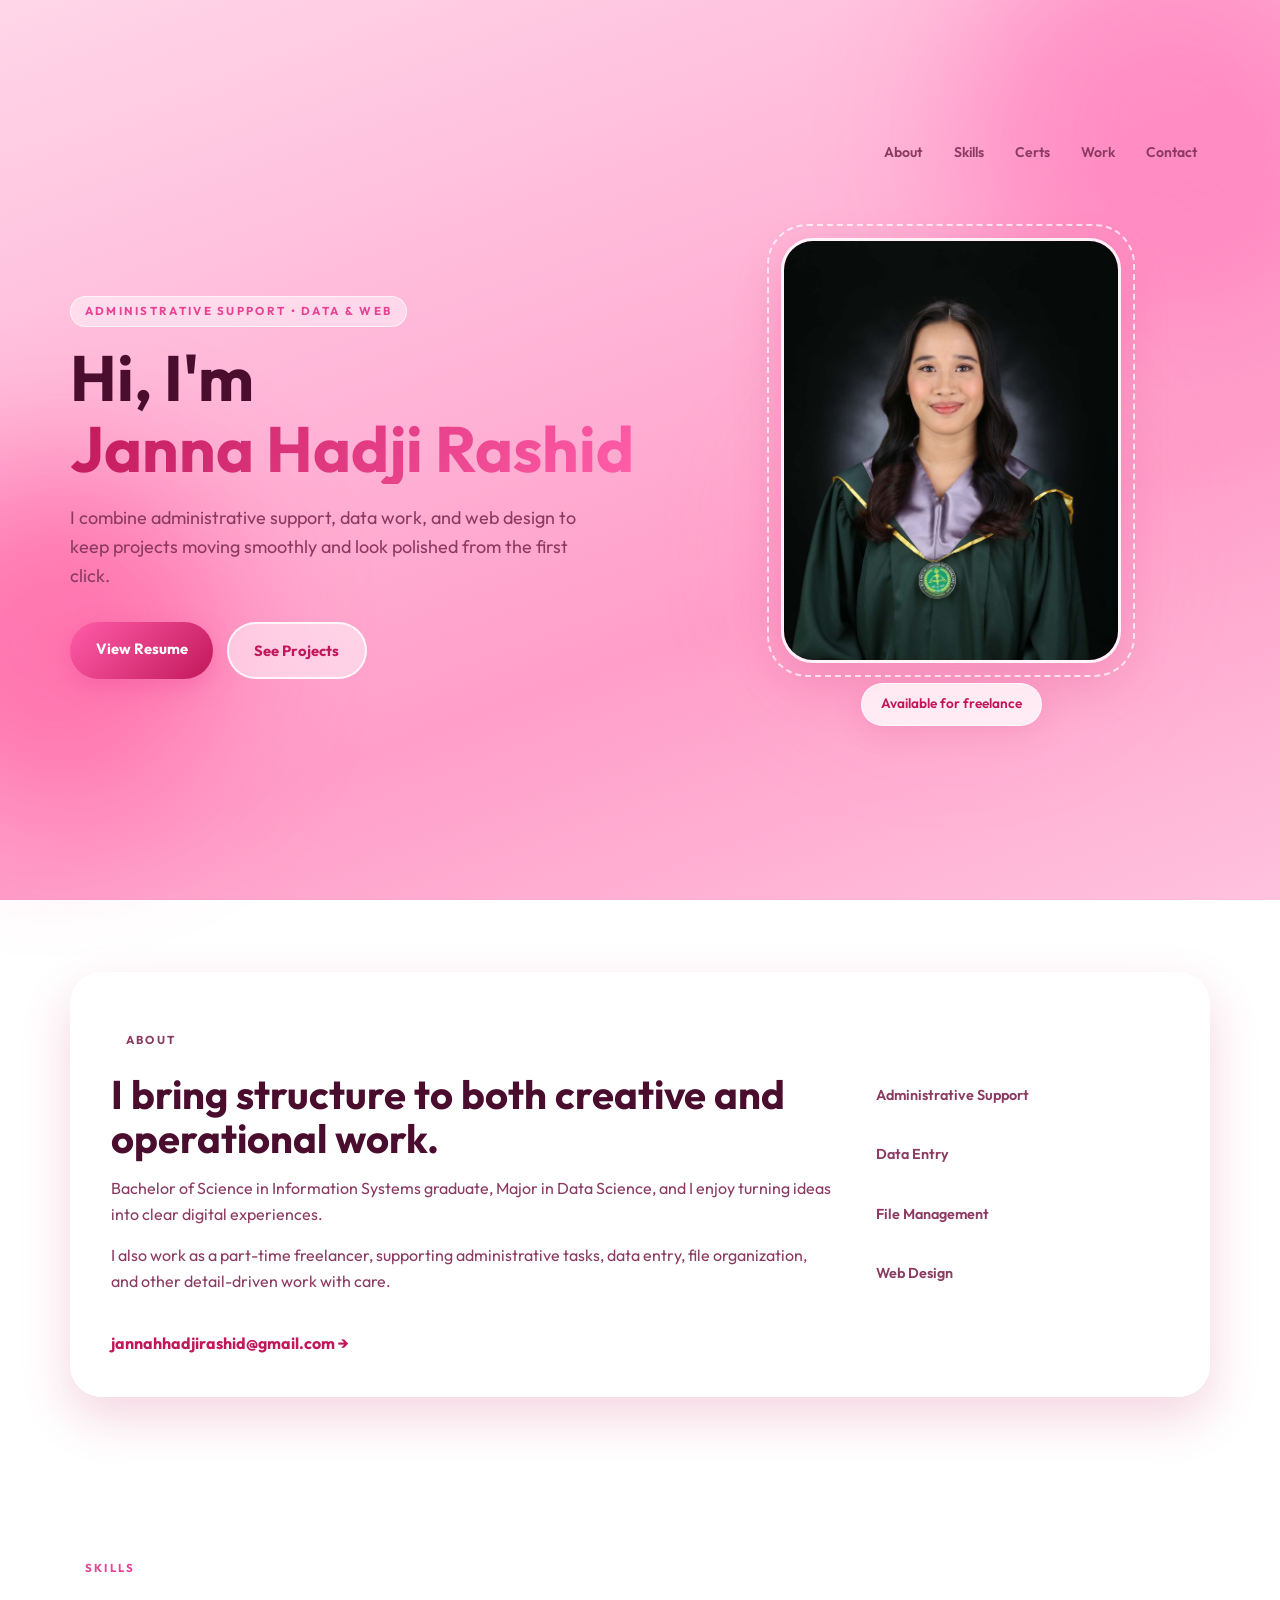
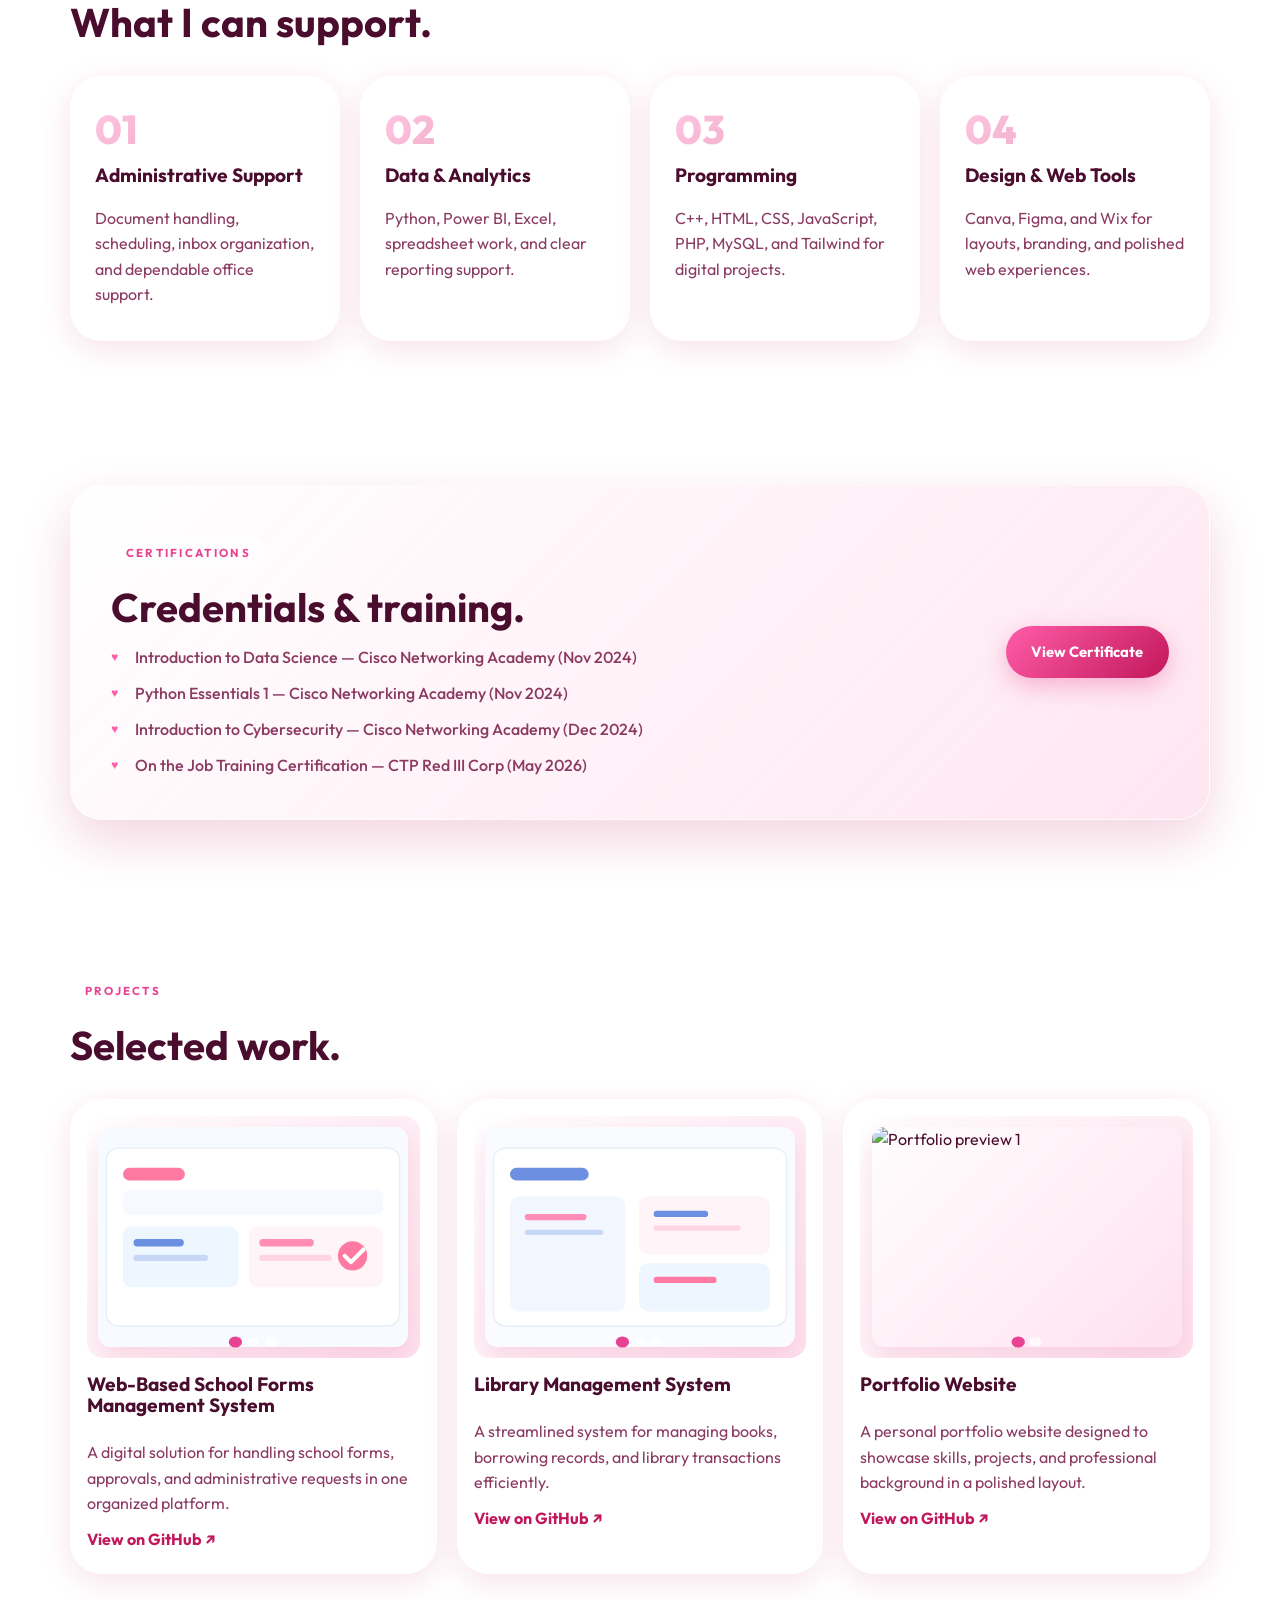
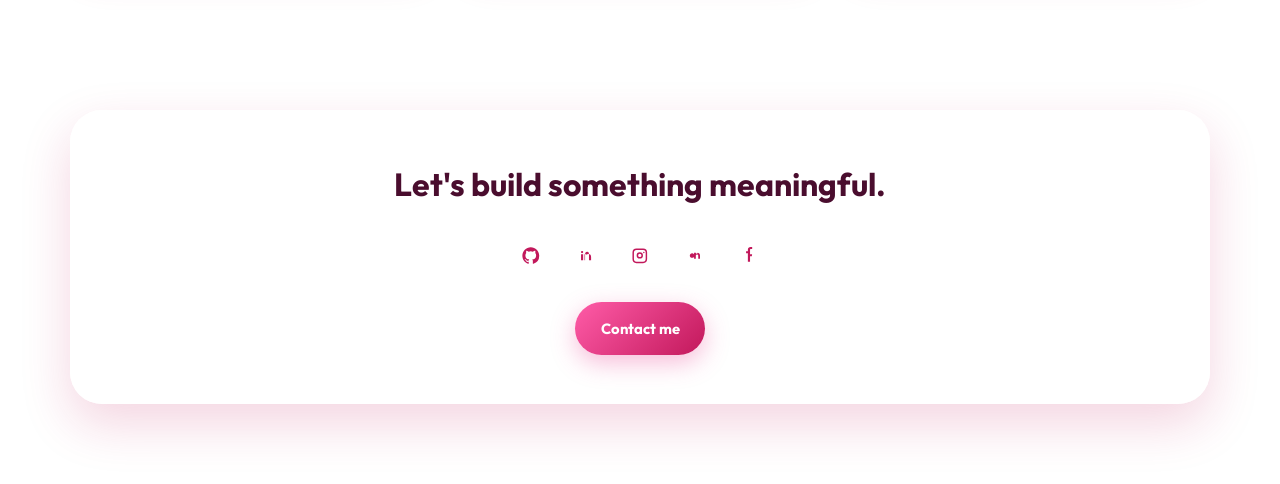
==== commit 535b5f1e: "Use portfolio slideshow images" ====
--- a/index.html
+++ b/index.html
@@ -188,18 +188,14 @@
             <article class="project-card reveal reveal-delay-2">
               <div class="project-slideshow" data-interval="4800">
                 <div class="project-slide is-active">
-                  <img src="assets/projects/portfolio-1.svg" alt="Portfolio website hero preview" class="project-image" />
-                </div>
-                <div class="project-slide">
-                  <img src="assets/projects/portfolio-2.svg" alt="Portfolio website projects preview" class="project-image" />
-                </div>
-                <div class="project-slide">
-                  <img src="assets/projects/portfolio-3.svg" alt="Portfolio website contact preview" class="project-image" />
+                  <img src="screenshot/portfolio1.png" alt="Portfolio preview 1" class="project-image" />
+                </div>
+                <div class="project-slide">
+                  <img src="screenshot/portfolio2.png" alt="Portfolio preview 2" class="project-image" />
                 </div>
                 <div class="project-dots" aria-label="Project slideshow indicators">
                   <button type="button" class="dot is-active" aria-label="Show slide 1"></button>
                   <button type="button" class="dot" aria-label="Show slide 2"></button>
-                  <button type="button" class="dot" aria-label="Show slide 3"></button>
                 </div>
               </div>
               <div class="project-copy">
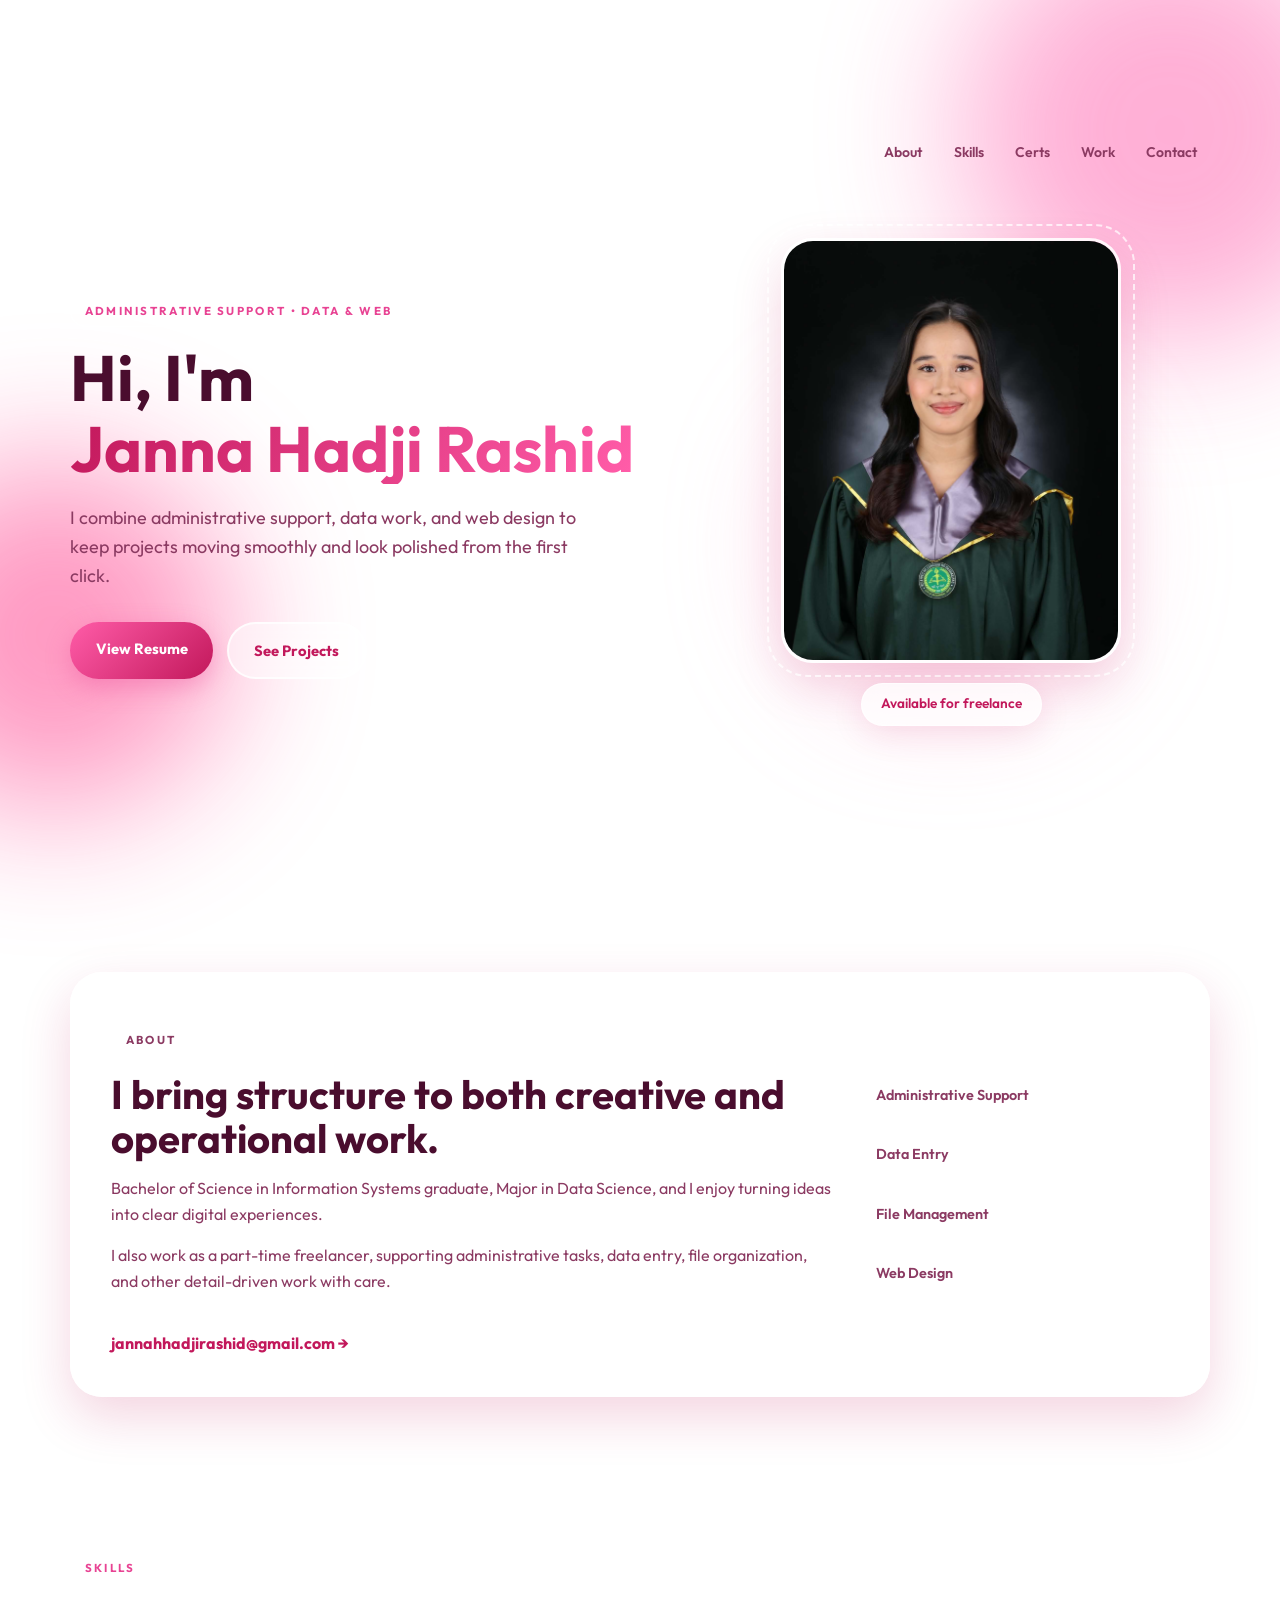
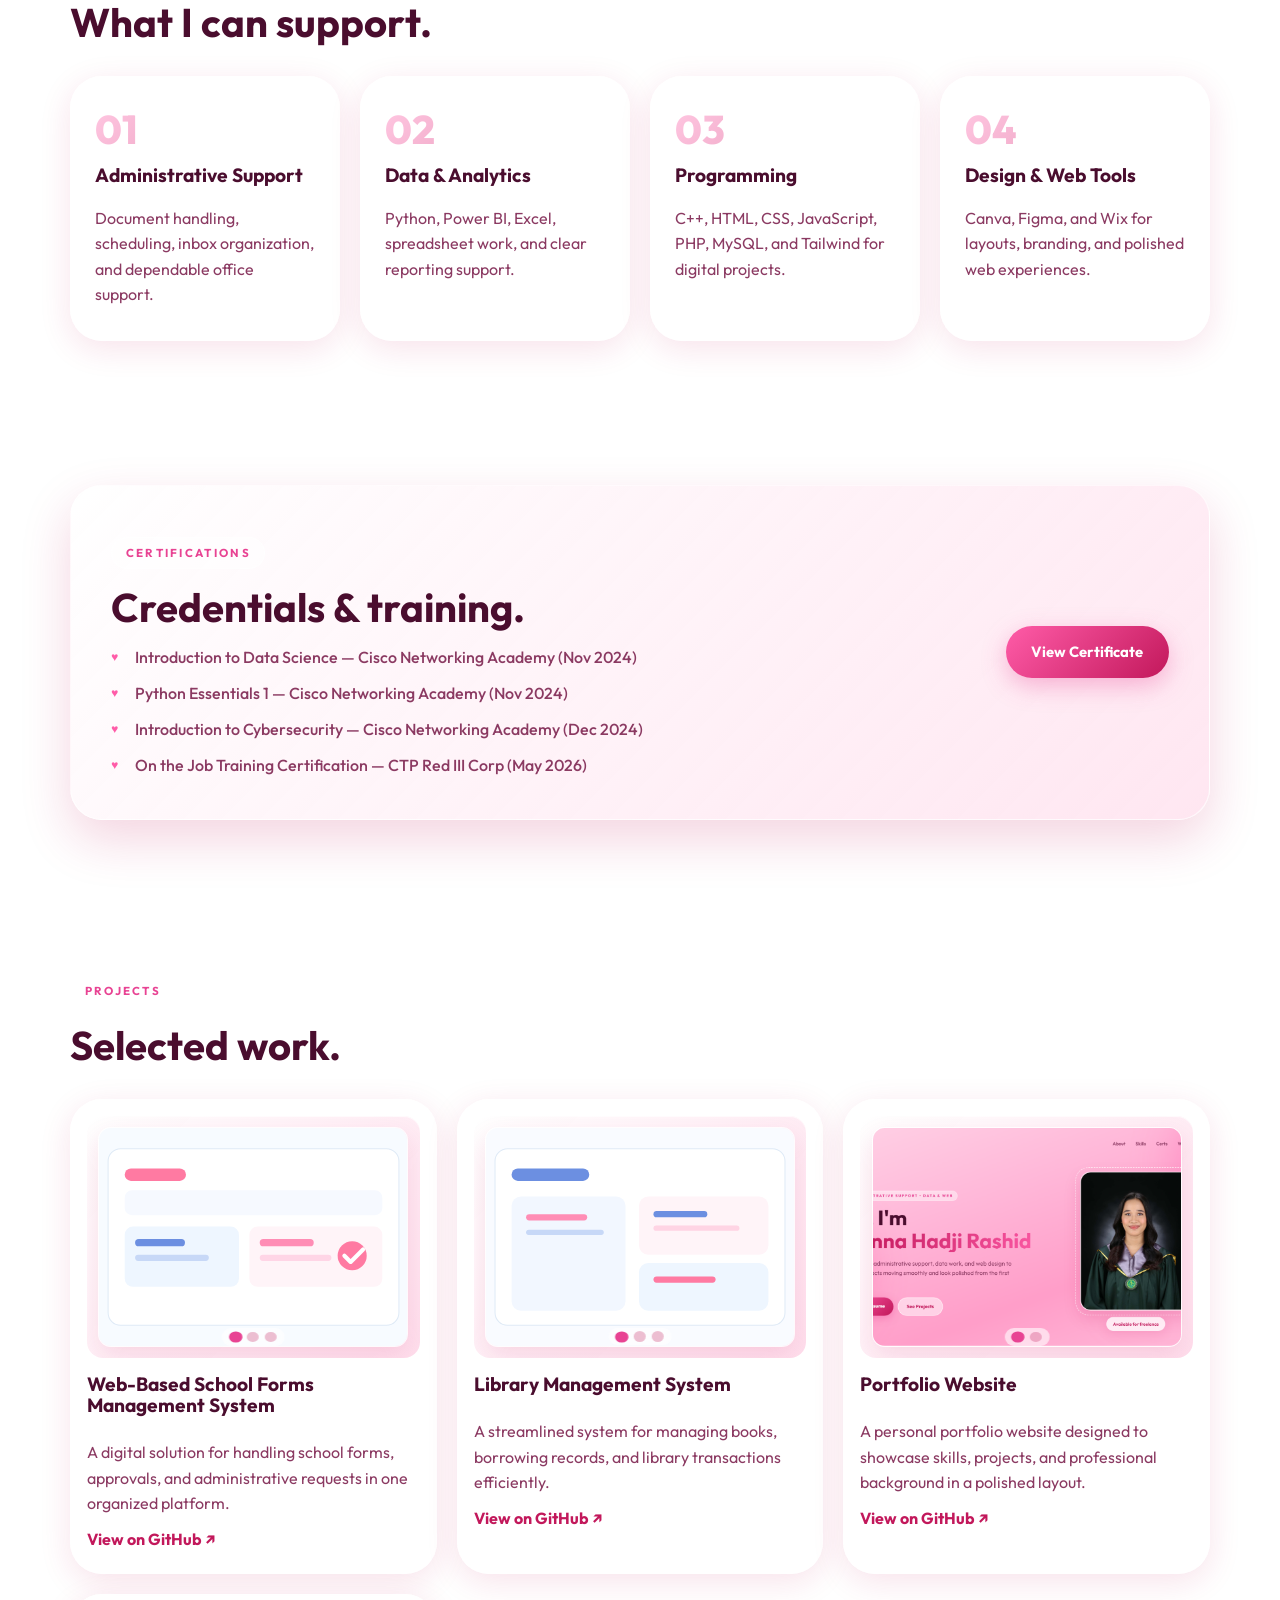
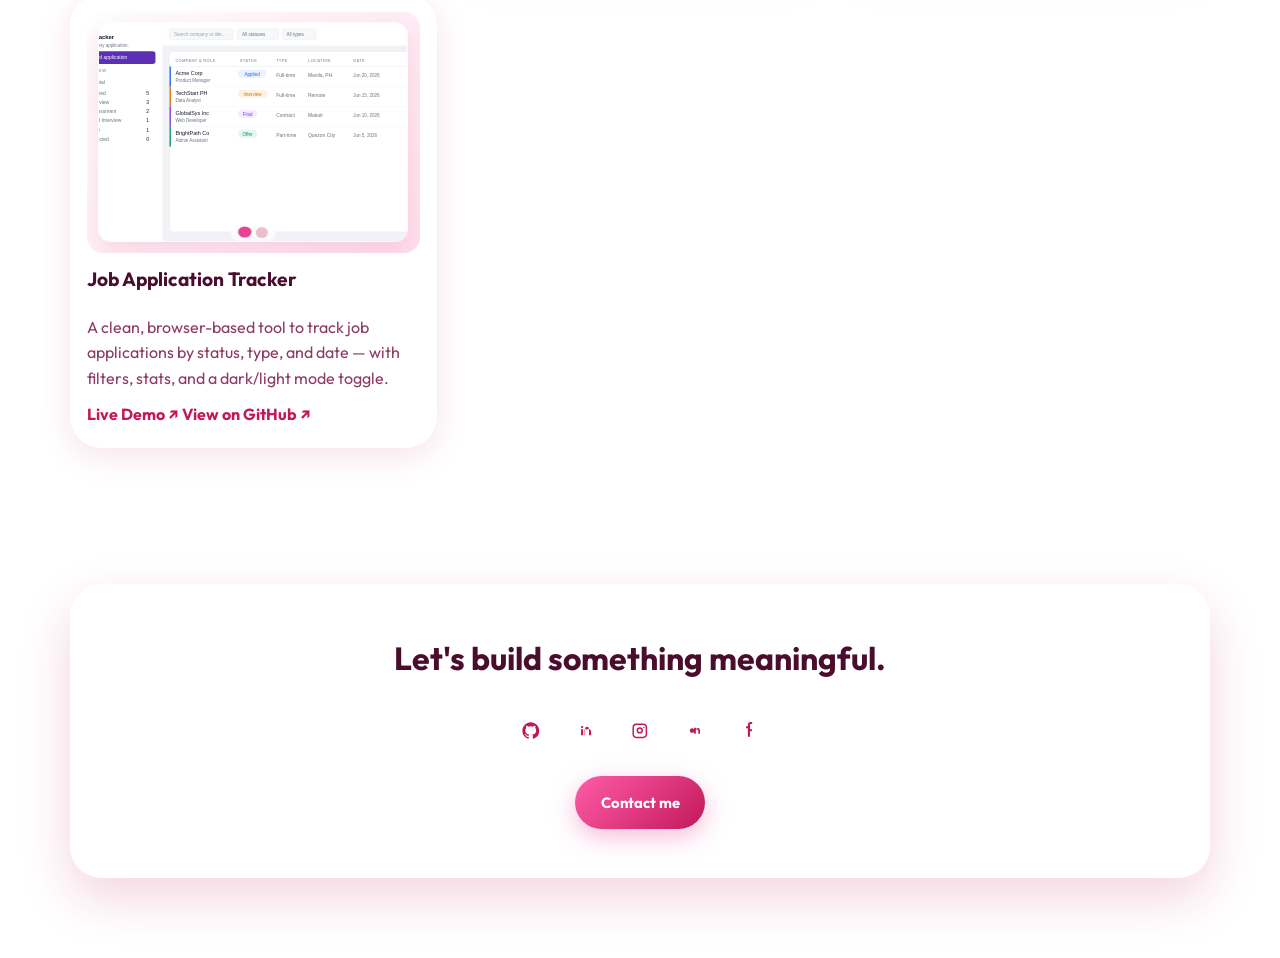
==== commit 411ef115: "Add Job Application Tracker to projects" ====
--- a/index.html
+++ b/index.html
@@ -204,6 +204,29 @@
                 <a href="https://github.com/jannabels/janna-portfolio" target="_blank" rel="noopener noreferrer" class="project-link">View on GitHub ↗</a>
               </div>
             </article>
+
+            <article class="project-card reveal reveal-delay-3">
+              <div class="project-slideshow" data-interval="5000">
+                <div class="project-slide is-active">
+                  <img src="assets/projects/job-tracker-1.svg" alt="Job Application Tracker dashboard preview" class="project-image" />
+                </div>
+                <div class="project-slide">
+                  <img src="assets/projects/job-tracker-2.svg" alt="Job Application Tracker table view preview" class="project-image" />
+                </div>
+                <div class="project-dots" aria-label="Project slideshow indicators">
+                  <button type="button" class="dot is-active" aria-label="Show slide 1"></button>
+                  <button type="button" class="dot" aria-label="Show slide 2"></button>
+                </div>
+              </div>
+              <div class="project-copy">
+                <h3>Job Application Tracker</h3>
+                <p>A clean, browser-based tool to track job applications by status, type, and date — with filters, stats, and a dark/light mode toggle.</p>
+                <div class="project-links">
+                  <a href="https://job-application-tracker-91nuca8an-jannabels-projects-39aa45da.vercel.app" target="_blank" rel="noopener noreferrer" class="project-link">Live Demo ↗</a>
+                  <a href="https://github.com/jannabels/job-application-tracker" target="_blank" rel="noopener noreferrer" class="project-link">View on GitHub ↗</a>
+                </div>
+              </div>
+            </article>
           </div>
         </section>
       </main>
--- a/styles.css
+++ b/styles.css
@@ -28,7 +28,7 @@
 body {
   margin: 0;
   font-family: 'Outfit', sans-serif;
-  background: linear-gradient(160deg, #ffd6e8 0%, #ffb8d9 35%, #ff9ec9 65%, #ffc2de 100%);
+  background: #ffffff;
   background-attachment: fixed;
   color: var(--text);
   line-height: 1.6;
@@ -515,13 +515,14 @@
   margin-bottom: 1rem;
   padding: 0.7rem;
   border-radius: 1rem;
-  background: linear-gradient(135deg, rgba(255, 255, 255, 0.7), rgba(255, 214, 232, 0.75));
+  background: linear-gradient(135deg, rgba(255, 255, 255, 0.82), rgba(255, 214, 232, 0.78));
   overflow: hidden;
+  box-shadow: inset 0 1px 0 rgba(255, 255, 255, 0.7);
 }
 
 .project-slide {
   display: none;
-  animation: fadeSlide 0.45s ease;
+  animation: fadeSlide 0.5s ease;
 }
 
 .project-slide.is-active {
@@ -532,9 +533,11 @@
   width: 100%;
   height: 220px;
   object-fit: cover;
+  object-position: top center;
   border-radius: 0.8rem;
   display: block;
   box-shadow: 0 10px 24px rgba(194, 24, 91, 0.12);
+  border: 1px solid rgba(255, 255, 255, 0.8);
 }
 
 .mockup-window {
@@ -694,19 +697,23 @@
 .project-dots {
   position: absolute;
   left: 50%;
-  bottom: 0.7rem;
+  bottom: 0.75rem;
   transform: translateX(-50%);
   display: flex;
-  gap: 0.35rem;
+  gap: 0.38rem;
   pointer-events: none;
+  padding: 0.23rem 0.45rem;
+  border-radius: 999px;
+  background: rgba(255, 255, 255, 0.6);
+  backdrop-filter: blur(6px);
 }
 
 .dot {
-  width: 0.6rem;
-  height: 0.6rem;
+  width: 0.65rem;
+  height: 0.65rem;
   border: none;
   border-radius: 50%;
-  background: rgba(255, 255, 255, 0.7);
+  background: rgba(194, 24, 91, 0.28);
   cursor: pointer;
   pointer-events: auto;
   transition: background 0.2s ease, transform 0.2s ease;
@@ -715,7 +722,7 @@
 .dot.is-active,
 .dot:hover {
   background: var(--pink-600);
-  transform: scale(1.1);
+  transform: scale(1.12);
 }
 
 .project-copy {
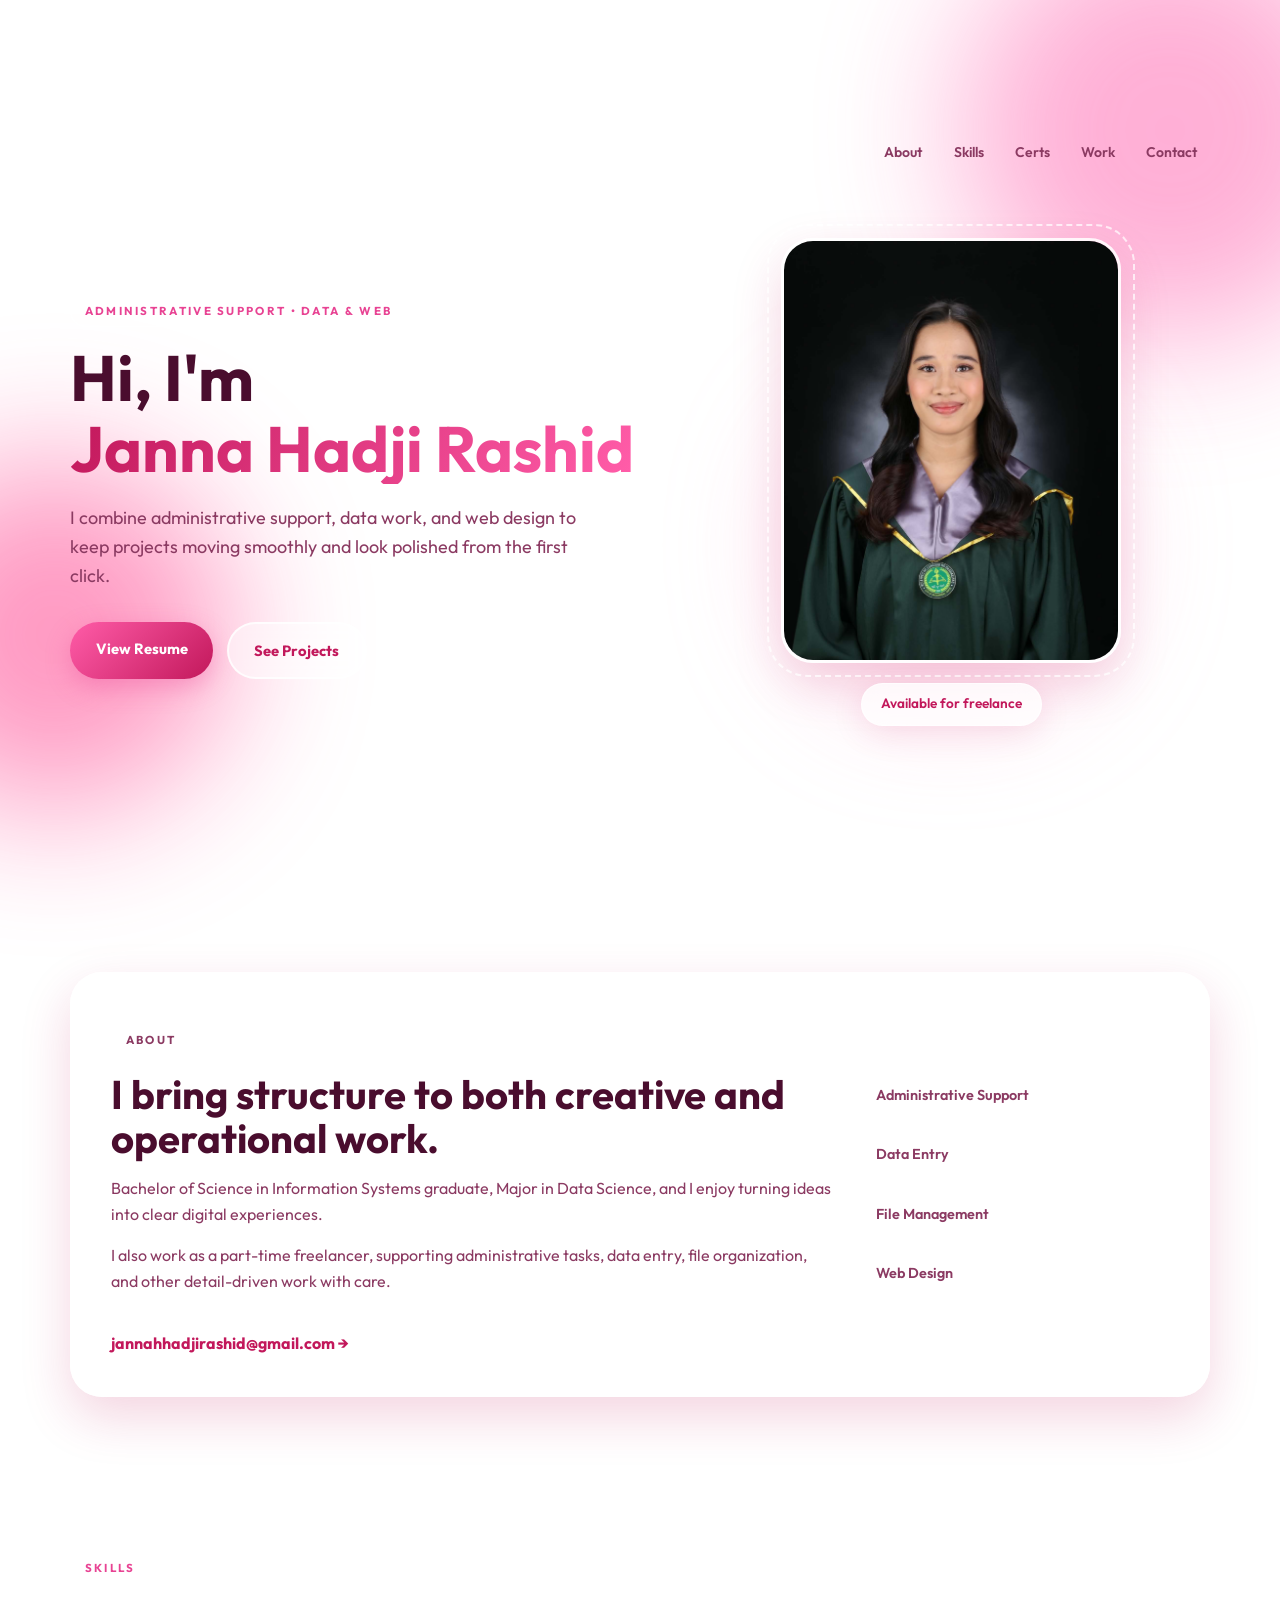
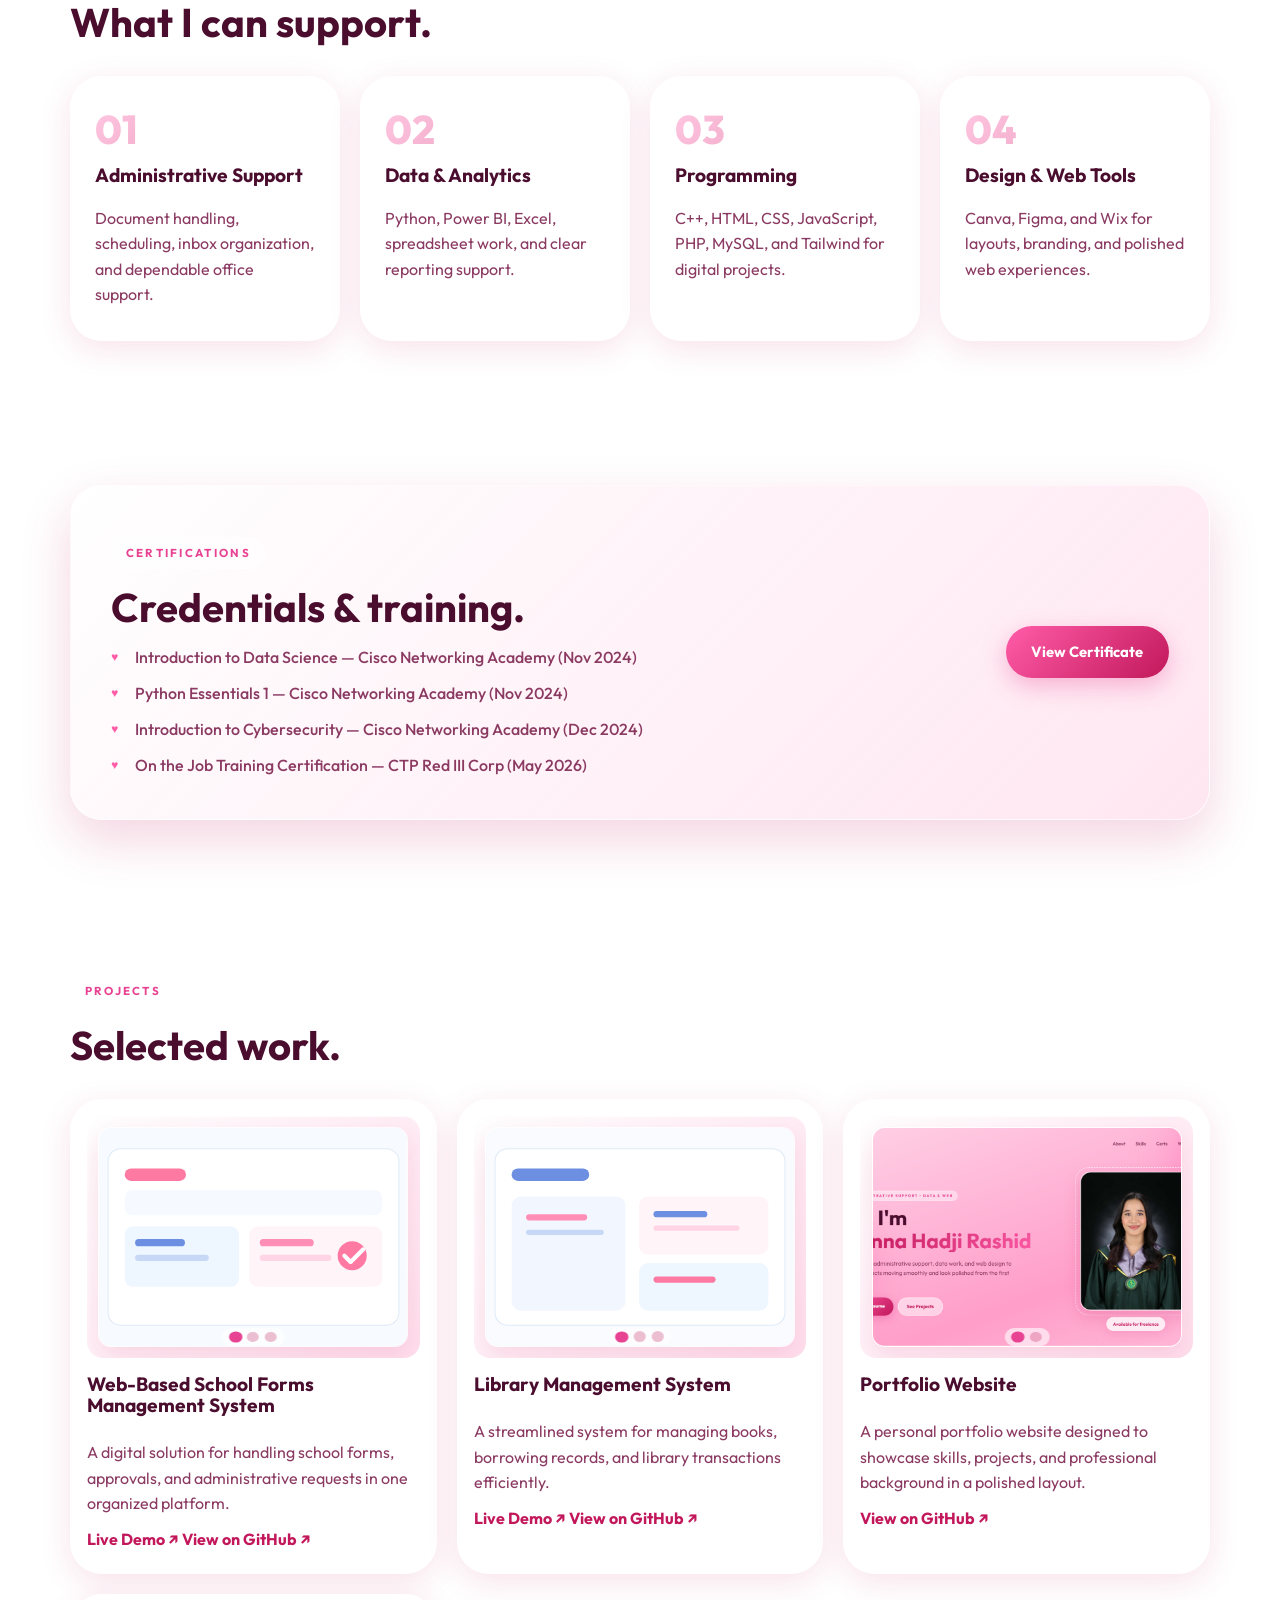
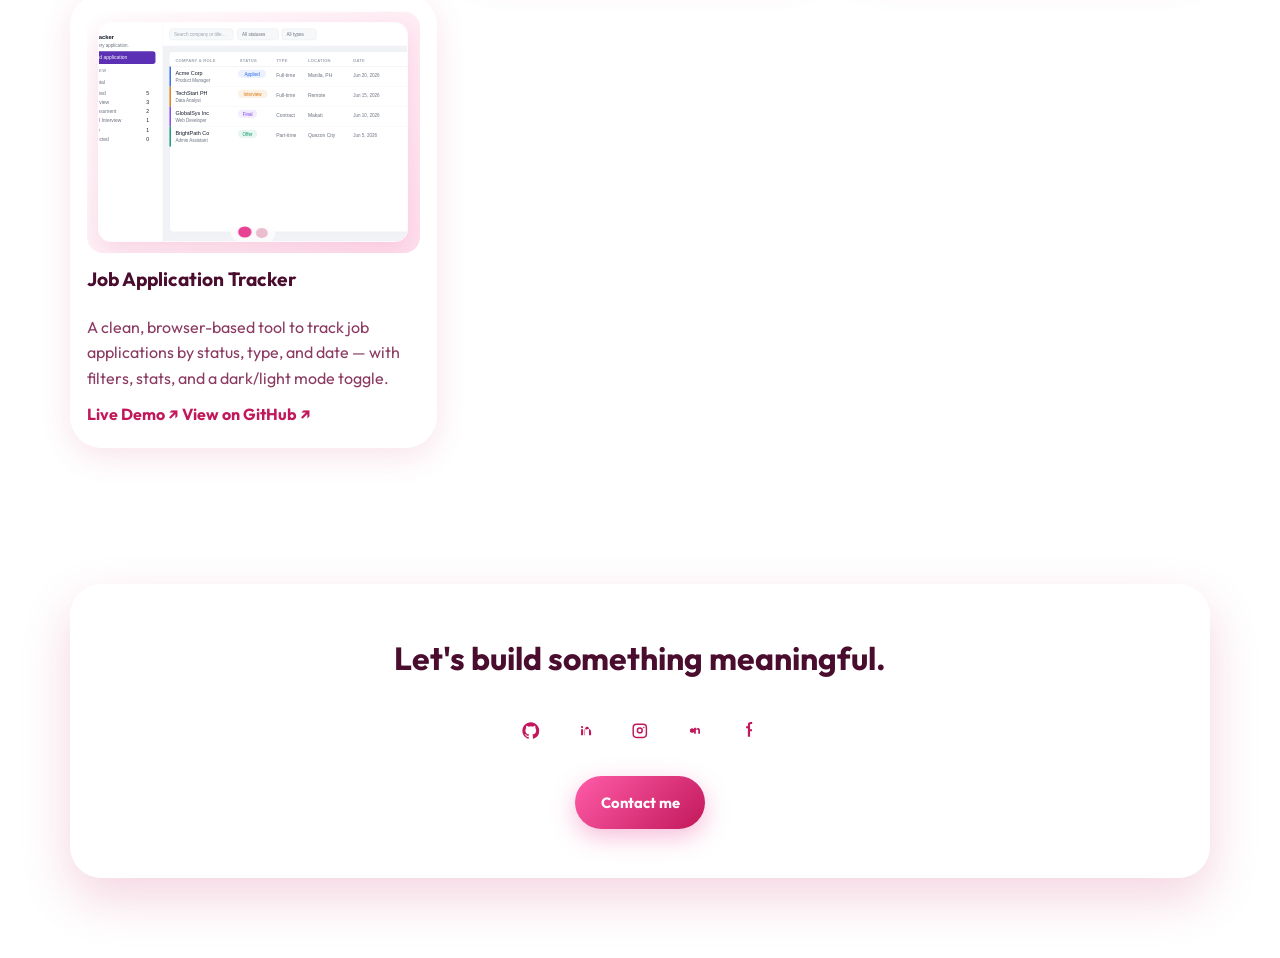
==== commit aa6a1be3: "Add live demo links to Library and DIHS projects" ====
--- a/index.html
+++ b/index.html
@@ -157,7 +157,10 @@
               <div class="project-copy">
                 <h3>Web-Based School Forms Management System</h3>
                 <p>A digital solution for handling school forms, approvals, and administrative requests in one organized platform.</p>
-                <a href="https://github.com/jannabels/DIHS-Form-Management-System" target="_blank" rel="noopener noreferrer" class="project-link">View on GitHub ↗</a>
+                <div class="project-links">
+                  <a href="https://dihs-form-management-system.vercel.app" target="_blank" rel="noopener noreferrer" class="project-link">Live Demo ↗</a>
+                  <a href="https://github.com/jannabels/DIHS-Form-Management-System" target="_blank" rel="noopener noreferrer" class="project-link">View on GitHub ↗</a>
+                </div>
               </div>
             </article>
 
@@ -181,7 +184,10 @@
               <div class="project-copy">
                 <h3>Library Management System</h3>
                 <p>A streamlined system for managing books, borrowing records, and library transactions efficiently.</p>
-                <a href="https://github.com/jannabels/LibraryManagementSystem" target="_blank" rel="noopener noreferrer" class="project-link">View on GitHub ↗</a>
+                <div class="project-links">
+                  <a href="https://library-management-system-five-ashy.vercel.app" target="_blank" rel="noopener noreferrer" class="project-link">Live Demo ↗</a>
+                  <a href="https://github.com/jannabels/LibraryManagementSystem" target="_blank" rel="noopener noreferrer" class="project-link">View on GitHub ↗</a>
+                </div>
               </div>
             </article>
 
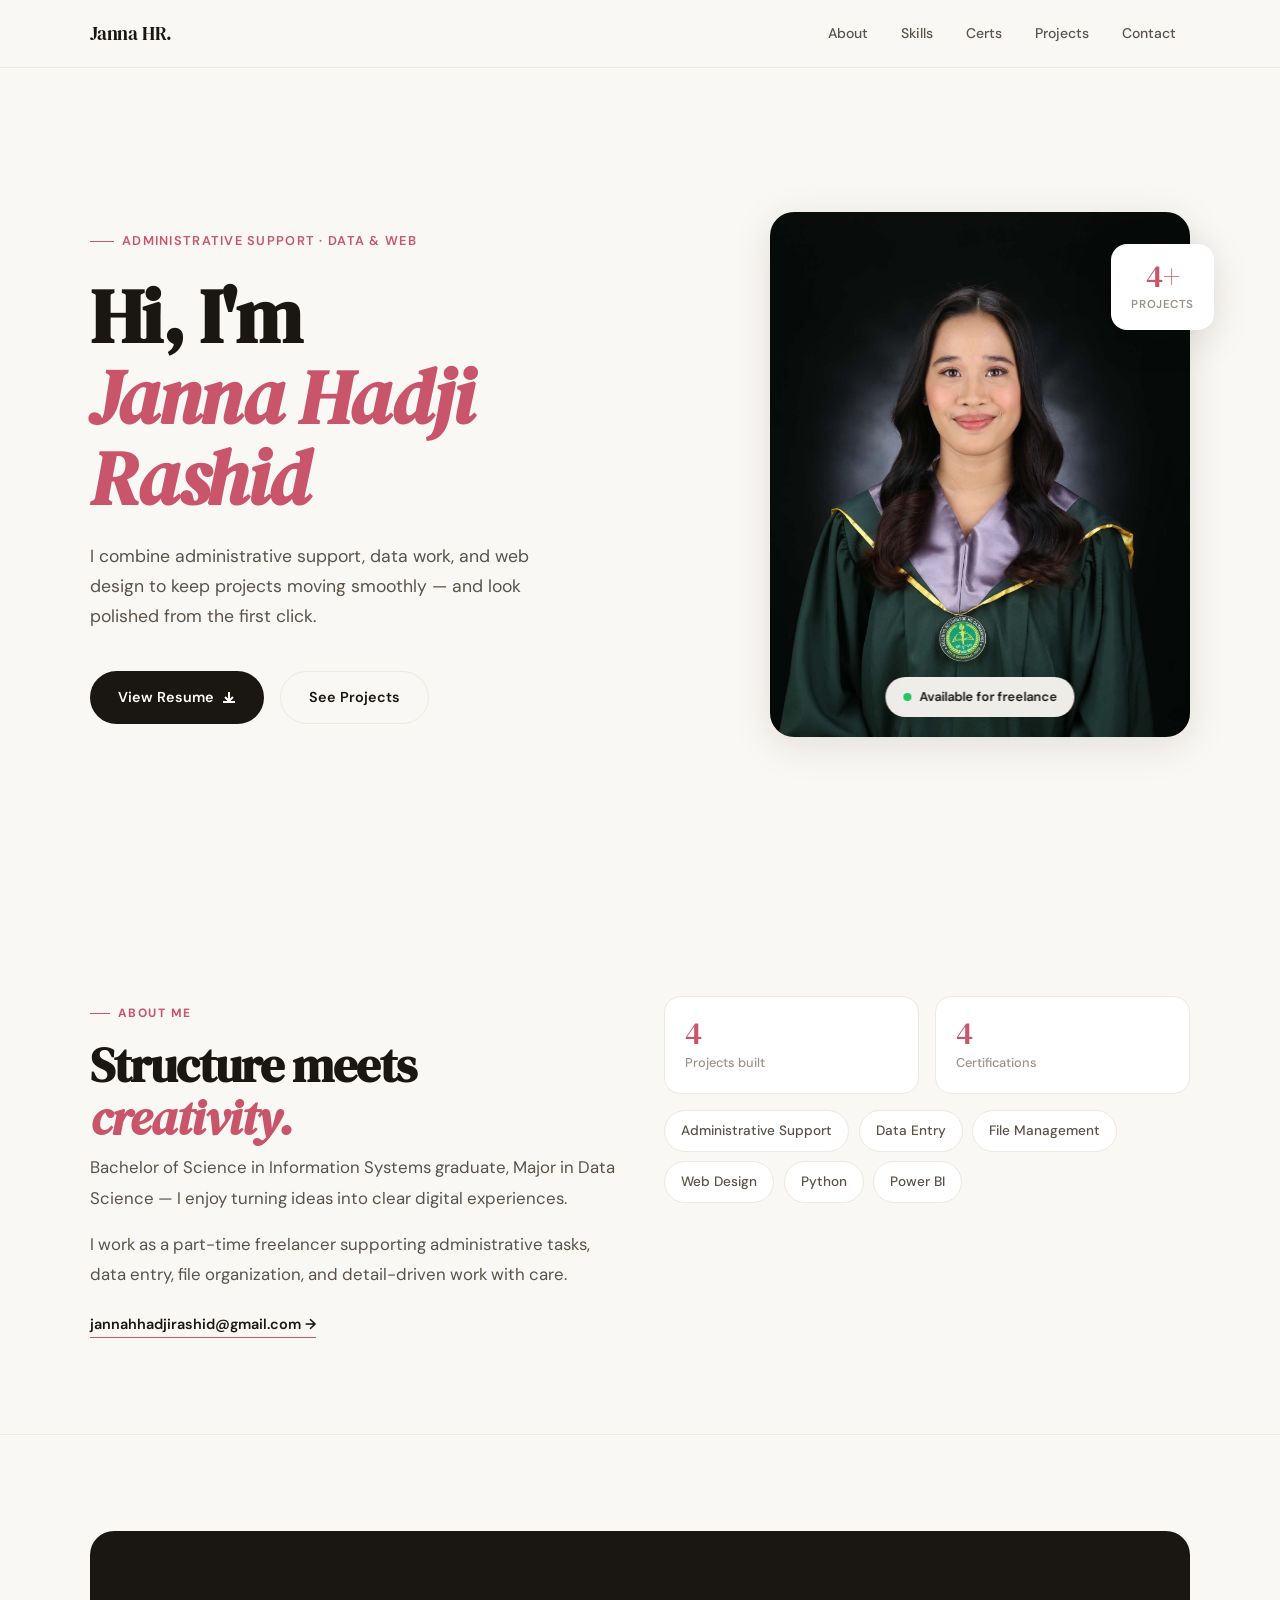
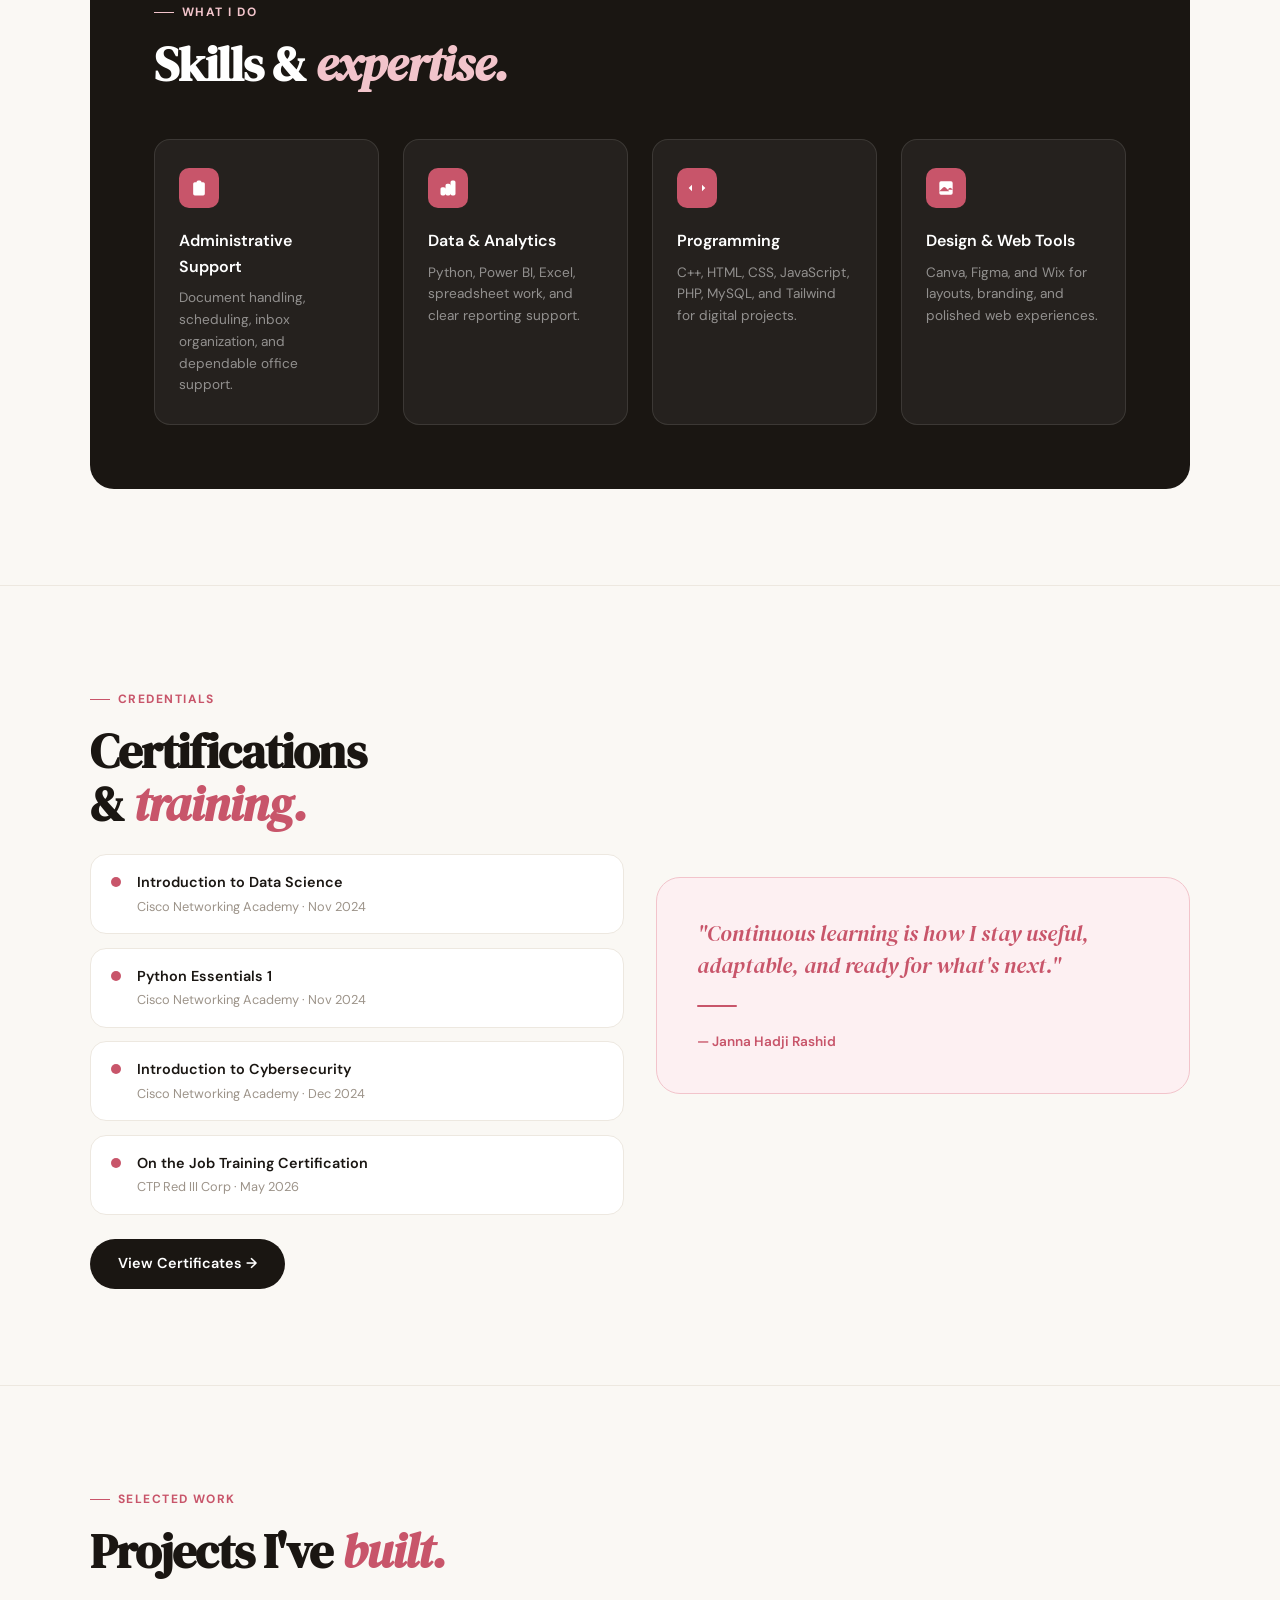
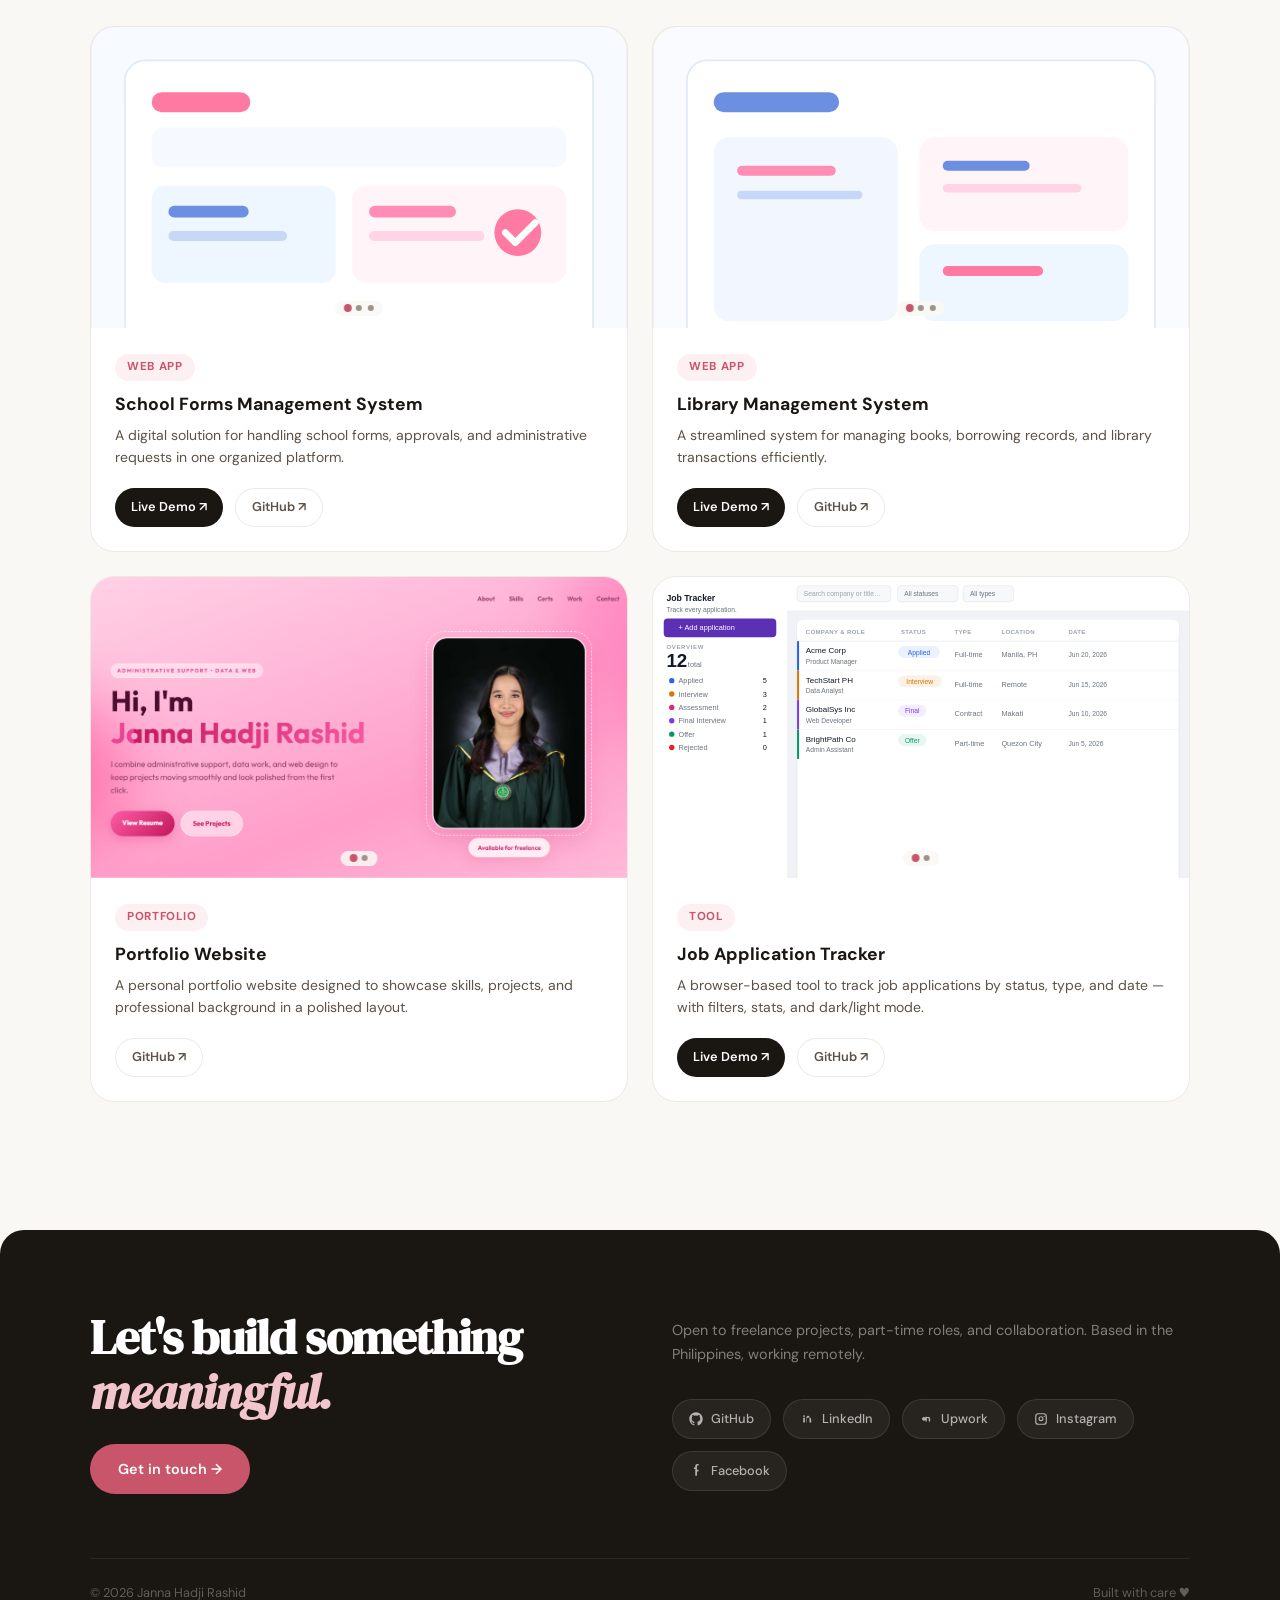
==== commit 329daa28: "Redesign portfolio - new layout, typography, and color system" ====
--- a/index.html
+++ b/index.html
@@ -1,267 +1,1129 @@
 <!DOCTYPE html>
 <html lang="en">
-  <head>
-    <meta charset="UTF-8" />
-    <meta name="viewport" content="width=device-width, initial-scale=1.0" />
-    <title>Janna Hadji Rashid | Creative Support & Digital Work</title>
-    <meta
-      name="description"
-      content="Portfolio website featuring projects, skills, and a short introduction."
-    />
-    <link rel="preconnect" href="https://fonts.googleapis.com" />
-    <link rel="preconnect" href="https://fonts.gstatic.com" crossorigin />
-    <link
-      href="https://fonts.googleapis.com/css2?family=Outfit:wght@300;400;500;600;700;800&display=swap"
-      rel="stylesheet"
-    />
-    <link rel="stylesheet" href="styles.css?v=26" />
-  </head>
-  <body>
-    <div class="page-shell">
-      <div class="bg-blob bg-blob-1" aria-hidden="true"></div>
-      <div class="bg-blob bg-blob-2" aria-hidden="true"></div>
-      <div class="bg-blob bg-blob-3" aria-hidden="true"></div>
-
-      <header class="hero" id="home">
-        <nav class="nav container">
-          <div class="nav-pill">
-            <a href="#about">About</a>
-            <a href="#skills">Skills</a>
-            <a href="#certifications">Certs</a>
-            <a href="#projects">Work</a>
-            <a href="#contact">Contact</a>
-          </div>
-        </nav>
-
-        <div class="container hero-split">
-          <div class="hero-copy reveal">
-            <p class="eyebrow">Administrative Support • Data & Web</p>
-            <h1>
-              Hi, I'm
-              <span class="gradient-text">Janna Hadji Rashid</span>
-            </h1>
-            <p class="intro">
-              I combine administrative support, data work, and web design to keep
-              projects moving smoothly and look polished from the first click.
-            </p>
-            <div class="hero-actions">
-              <a href="JANNA_RESUME.pdf" class="btn btn-glow" download="janna_resume.pdf">View Resume</a>
-              <a href="#projects" class="btn btn-outline">See Projects</a>
-            </div>
-          </div>
-          <div class="hero-visual reveal reveal-delay-2">
-            <div class="photo-frame">
-              <img src="assets/gradpic.jpg" alt="Janna Hadji Rashid" class="profile-image" />
-              <div class="photo-ring"></div>
-            </div>
-            <div class="hero-badge">Available for freelance</div>
+<head>
+  <meta charset="UTF-8" />
+  <meta name="viewport" content="width=device-width, initial-scale=1.0" />
+  <title>Janna Hadji Rashid — Portfolio</title>
+  <meta name="description" content="Portfolio of Janna Hadji Rashid — Information Systems graduate specializing in administrative support, data work, and web development." />
+  <link rel="preconnect" href="https://fonts.googleapis.com" />
+  <link rel="preconnect" href="https://fonts.gstatic.com" crossorigin />
+  <link href="https://fonts.googleapis.com/css2?family=DM+Sans:ital,opsz,wght@0,9..40,300;0,9..40,400;0,9..40,500;0,9..40,600;0,9..40,700;1,9..40,300&family=DM+Serif+Display:ital@0;1&display=swap" rel="stylesheet" />
+  <style>
+    /* ── Reset ── */
+    *, *::before, *::after { box-sizing: border-box; margin: 0; padding: 0; }
+    img { display: block; max-width: 100%; }
+    a { color: inherit; text-decoration: none; }
+    ul { list-style: none; }
+    button { font: inherit; border: none; background: none; cursor: pointer; }
+
+    /* ── Tokens ── */
+    :root {
+      --cream: #FAF8F4;
+      --ink: #1A1612;
+      --ink-soft: #5C5248;
+      --ink-muted: #9C9389;
+      --rose: #C8556A;
+      --rose-light: #F2C4CB;
+      --rose-pale: #FDF0F2;
+      --sand: #EDE8E0;
+      --white: #FFFFFF;
+      --radius: 16px;
+      --radius-lg: 24px;
+      --shadow: 0 2px 12px rgba(26,22,18,0.07);
+      --shadow-lg: 0 8px 40px rgba(26,22,18,0.11);
+      --font-display: 'DM Serif Display', Georgia, serif;
+      --font-body: 'DM Sans', system-ui, sans-serif;
+      --max: 1100px;
+    }
+
+    /* ── Base ── */
+    html { scroll-behavior: smooth; }
+    body {
+      font-family: var(--font-body);
+      background: var(--cream);
+      color: var(--ink);
+      font-size: 16px;
+      line-height: 1.6;
+      overflow-x: hidden;
+    }
+
+    /* ── Layout ── */
+    .container {
+      width: min(var(--max), 100% - 2.5rem);
+      margin: 0 auto;
+    }
+
+    /* ── Nav ── */
+    .nav {
+      position: fixed;
+      top: 0; left: 0; right: 0;
+      z-index: 100;
+      padding: 1rem 0;
+      background: rgba(250,248,244,0.88);
+      backdrop-filter: blur(16px);
+      border-bottom: 1px solid var(--sand);
+    }
+    .nav-inner {
+      display: flex;
+      align-items: center;
+      justify-content: space-between;
+    }
+    .nav-logo {
+      font-family: var(--font-display);
+      font-size: 1.2rem;
+      color: var(--ink);
+      letter-spacing: -0.01em;
+    }
+    .nav-links {
+      display: flex;
+      gap: 0.25rem;
+    }
+    .nav-links a {
+      padding: 0.4rem 0.9rem;
+      border-radius: 999px;
+      font-size: 0.875rem;
+      font-weight: 500;
+      color: var(--ink-soft);
+      transition: color 0.2s, background 0.2s;
+    }
+    .nav-links a:hover {
+      color: var(--ink);
+      background: var(--sand);
+    }
+
+    /* ── Hero ── */
+    .hero {
+      min-height: 100vh;
+      display: flex;
+      align-items: center;
+      padding: 7rem 0 4rem;
+    }
+    .hero-inner {
+      display: grid;
+      grid-template-columns: 1fr 420px;
+      gap: 4rem;
+      align-items: center;
+    }
+    .hero-tag {
+      display: inline-flex;
+      align-items: center;
+      gap: 0.5rem;
+      font-size: 0.8rem;
+      font-weight: 600;
+      letter-spacing: 0.1em;
+      text-transform: uppercase;
+      color: var(--rose);
+      margin-bottom: 1.5rem;
+    }
+    .hero-tag::before {
+      content: '';
+      display: block;
+      width: 24px;
+      height: 1.5px;
+      background: var(--rose);
+    }
+    .hero h1 {
+      font-family: var(--font-display);
+      font-size: clamp(3rem, 6vw, 5rem);
+      line-height: 1.05;
+      letter-spacing: -0.02em;
+      color: var(--ink);
+      margin-bottom: 1.5rem;
+    }
+    .hero h1 em {
+      font-style: italic;
+      color: var(--rose);
+    }
+    .hero-desc {
+      font-size: 1.1rem;
+      color: var(--ink-soft);
+      max-width: 480px;
+      line-height: 1.7;
+      margin-bottom: 2.5rem;
+    }
+    .hero-actions {
+      display: flex;
+      gap: 1rem;
+      flex-wrap: wrap;
+    }
+    .btn-primary {
+      display: inline-flex;
+      align-items: center;
+      gap: 0.5rem;
+      padding: 0.85rem 1.75rem;
+      border-radius: 999px;
+      background: var(--ink);
+      color: var(--white);
+      font-size: 0.9rem;
+      font-weight: 600;
+      transition: transform 0.2s, box-shadow 0.2s, background 0.2s;
+    }
+    .btn-primary:hover {
+      background: var(--rose);
+      transform: translateY(-2px);
+      box-shadow: 0 8px 24px rgba(200,85,106,0.3);
+    }
+    .btn-secondary {
+      display: inline-flex;
+      align-items: center;
+      gap: 0.5rem;
+      padding: 0.85rem 1.75rem;
+      border-radius: 999px;
+      background: transparent;
+      color: var(--ink);
+      font-size: 0.9rem;
+      font-weight: 600;
+      border: 1.5px solid var(--sand);
+      transition: transform 0.2s, border-color 0.2s, background 0.2s;
+    }
+    .btn-secondary:hover {
+      border-color: var(--ink);
+      background: var(--sand);
+      transform: translateY(-2px);
+    }
+
+    /* Hero photo */
+    .hero-photo-wrap {
+      position: relative;
+    }
+    .hero-photo-card {
+      position: relative;
+      border-radius: var(--radius-lg);
+      overflow: hidden;
+      background: var(--sand);
+      aspect-ratio: 4/5;
+      box-shadow: var(--shadow-lg);
+    }
+    .hero-photo-card img {
+      width: 100%;
+      height: 100%;
+      object-fit: cover;
+      object-position: center top;
+    }
+    .hero-status {
+      position: absolute;
+      bottom: 1.25rem;
+      left: 50%;
+      transform: translateX(-50%);
+      white-space: nowrap;
+      display: inline-flex;
+      align-items: center;
+      gap: 0.5rem;
+      padding: 0.6rem 1.1rem;
+      background: rgba(250,248,244,0.95);
+      backdrop-filter: blur(10px);
+      border-radius: 999px;
+      font-size: 0.8rem;
+      font-weight: 600;
+      color: var(--ink);
+      box-shadow: var(--shadow);
+    }
+    .status-dot {
+      width: 8px;
+      height: 8px;
+      border-radius: 50%;
+      background: #22c55e;
+      animation: pulse-dot 2s infinite;
+    }
+    @keyframes pulse-dot {
+      0%, 100% { opacity: 1; }
+      50% { opacity: 0.4; }
+    }
+    /* Floating accent card */
+    .hero-accent {
+      position: absolute;
+      top: 2rem;
+      right: -1.5rem;
+      padding: 1rem 1.25rem;
+      background: var(--white);
+      border-radius: var(--radius);
+      box-shadow: var(--shadow-lg);
+      text-align: center;
+      min-width: 100px;
+    }
+    .hero-accent-num {
+      font-family: var(--font-display);
+      font-size: 2rem;
+      line-height: 1;
+      color: var(--rose);
+    }
+    .hero-accent-label {
+      font-size: 0.72rem;
+      font-weight: 600;
+      color: var(--ink-muted);
+      text-transform: uppercase;
+      letter-spacing: 0.05em;
+      margin-top: 0.25rem;
+    }
+
+    /* ── Section base ── */
+    .section {
+      padding: 6rem 0;
+    }
+    .section-label {
+      display: inline-flex;
+      align-items: center;
+      gap: 0.5rem;
+      font-size: 0.75rem;
+      font-weight: 700;
+      letter-spacing: 0.12em;
+      text-transform: uppercase;
+      color: var(--rose);
+      margin-bottom: 1rem;
+    }
+    .section-label::before {
+      content: '';
+      display: block;
+      width: 20px;
+      height: 1.5px;
+      background: var(--rose);
+    }
+    .section-title {
+      font-family: var(--font-display);
+      font-size: clamp(2rem, 4vw, 3rem);
+      line-height: 1.1;
+      letter-spacing: -0.02em;
+      color: var(--ink);
+      margin-bottom: 0.5rem;
+    }
+    .section-title em {
+      font-style: italic;
+      color: var(--rose);
+    }
+
+    /* ── About ── */
+    .about-grid {
+      display: grid;
+      grid-template-columns: 1fr 1fr;
+      gap: 3rem;
+      align-items: start;
+    }
+    .about-body {
+      font-size: 1.05rem;
+      color: var(--ink-soft);
+      line-height: 1.8;
+    }
+    .about-body p + p { margin-top: 1rem; }
+    .about-email {
+      display: inline-flex;
+      align-items: center;
+      gap: 0.4rem;
+      margin-top: 1.5rem;
+      font-weight: 600;
+      font-size: 0.9rem;
+      color: var(--ink);
+      border-bottom: 1.5px solid var(--rose);
+      padding-bottom: 1px;
+      transition: color 0.2s;
+    }
+    .about-email:hover { color: var(--rose); }
+    .about-right {
+      display: flex;
+      flex-direction: column;
+      gap: 1rem;
+    }
+    .about-pill-group {
+      display: flex;
+      flex-wrap: wrap;
+      gap: 0.6rem;
+    }
+    .about-pill {
+      padding: 0.55rem 1rem;
+      border-radius: 999px;
+      background: var(--white);
+      border: 1.5px solid var(--sand);
+      font-size: 0.85rem;
+      font-weight: 500;
+      color: var(--ink-soft);
+    }
+    .about-stat-row {
+      display: grid;
+      grid-template-columns: 1fr 1fr;
+      gap: 1rem;
+    }
+    .about-stat {
+      padding: 1.25rem;
+      border-radius: var(--radius);
+      background: var(--white);
+      border: 1px solid var(--sand);
+    }
+    .about-stat-num {
+      font-family: var(--font-display);
+      font-size: 2rem;
+      line-height: 1;
+      color: var(--rose);
+    }
+    .about-stat-label {
+      font-size: 0.8rem;
+      color: var(--ink-muted);
+      margin-top: 0.25rem;
+      font-weight: 500;
+    }
+
+    /* ── Skills ── */
+    .skills-bg {
+      background: var(--ink);
+      border-radius: var(--radius-lg);
+      padding: 4rem;
+    }
+    .skills-bg .section-label { color: var(--rose-light); }
+    .skills-bg .section-label::before { background: var(--rose-light); }
+    .skills-bg .section-title { color: var(--white); }
+    .skills-bg .section-title em { color: var(--rose-light); }
+    .skills-grid {
+      display: grid;
+      grid-template-columns: repeat(4, 1fr);
+      gap: 1.5rem;
+      margin-top: 3rem;
+    }
+    .skill-card {
+      padding: 1.75rem 1.5rem;
+      border-radius: var(--radius);
+      background: rgba(255,255,255,0.05);
+      border: 1px solid rgba(255,255,255,0.1);
+      transition: background 0.2s, transform 0.2s;
+    }
+    .skill-card:hover {
+      background: rgba(255,255,255,0.09);
+      transform: translateY(-4px);
+    }
+    .skill-icon {
+      width: 40px;
+      height: 40px;
+      border-radius: 10px;
+      background: var(--rose);
+      display: flex;
+      align-items: center;
+      justify-content: center;
+      margin-bottom: 1.25rem;
+    }
+    .skill-icon svg {
+      width: 20px;
+      height: 20px;
+      fill: white;
+    }
+    .skill-card h3 {
+      font-size: 1rem;
+      font-weight: 600;
+      color: var(--white);
+      margin-bottom: 0.5rem;
+    }
+    .skill-card p {
+      font-size: 0.85rem;
+      color: rgba(255,255,255,0.5);
+      line-height: 1.6;
+    }
+
+    /* ── Certs ── */
+    .certs-inner {
+      display: grid;
+      grid-template-columns: 1fr 1fr;
+      gap: 2rem;
+      align-items: center;
+    }
+    .certs-left .section-title { margin-bottom: 1rem; }
+    .cert-list {
+      display: flex;
+      flex-direction: column;
+      gap: 0.85rem;
+      margin-top: 1.5rem;
+    }
+    .cert-item {
+      display: flex;
+      gap: 1rem;
+      align-items: flex-start;
+      padding: 1rem 1.25rem;
+      border-radius: var(--radius);
+      background: var(--white);
+      border: 1px solid var(--sand);
+      transition: box-shadow 0.2s, transform 0.2s;
+    }
+    .cert-item:hover {
+      box-shadow: var(--shadow);
+      transform: translateX(4px);
+    }
+    .cert-dot {
+      width: 10px;
+      height: 10px;
+      border-radius: 50%;
+      background: var(--rose);
+      flex-shrink: 0;
+      margin-top: 0.35rem;
+    }
+    .cert-name {
+      font-size: 0.9rem;
+      font-weight: 600;
+      color: var(--ink);
+    }
+    .cert-meta {
+      font-size: 0.8rem;
+      color: var(--ink-muted);
+      margin-top: 0.15rem;
+    }
+    .certs-right {
+      display: flex;
+      flex-direction: column;
+      align-items: flex-start;
+      gap: 1.5rem;
+      padding: 2.5rem;
+      background: var(--rose-pale);
+      border-radius: var(--radius-lg);
+      border: 1px solid var(--rose-light);
+    }
+    .certs-right p {
+      font-family: var(--font-display);
+      font-size: 1.4rem;
+      font-style: italic;
+      color: var(--rose);
+      line-height: 1.4;
+    }
+
+    /* ── Projects ── */
+    .projects-grid {
+      display: grid;
+      grid-template-columns: repeat(2, 1fr);
+      gap: 1.5rem;
+      margin-top: 3rem;
+    }
+    .project-card {
+      background: var(--white);
+      border-radius: var(--radius-lg);
+      border: 1px solid var(--sand);
+      overflow: hidden;
+      transition: box-shadow 0.3s, transform 0.3s;
+    }
+    .project-card:hover {
+      box-shadow: var(--shadow-lg);
+      transform: translateY(-4px);
+    }
+    .project-slideshow {
+      position: relative;
+      background: var(--sand);
+      aspect-ratio: 16/9;
+      overflow: hidden;
+    }
+    .project-slide {
+      position: absolute;
+      inset: 0;
+      opacity: 0;
+      transition: opacity 0.5s ease;
+    }
+    .project-slide.is-active { opacity: 1; }
+    .project-slide img {
+      width: 100%;
+      height: 100%;
+      object-fit: cover;
+      object-position: top center;
+    }
+    .project-dots {
+      position: absolute;
+      bottom: 0.75rem;
+      left: 50%;
+      transform: translateX(-50%);
+      display: flex;
+      gap: 0.35rem;
+      padding: 0.3rem 0.6rem;
+      background: rgba(250,248,244,0.85);
+      backdrop-filter: blur(6px);
+      border-radius: 999px;
+    }
+    .dot {
+      width: 6px;
+      height: 6px;
+      border-radius: 50%;
+      background: var(--ink-muted);
+      transition: background 0.2s, transform 0.2s;
+    }
+    .dot.is-active {
+      background: var(--rose);
+      transform: scale(1.3);
+    }
+    .project-body {
+      padding: 1.5rem;
+    }
+    .project-tag {
+      display: inline-block;
+      padding: 0.25rem 0.75rem;
+      border-radius: 999px;
+      background: var(--rose-pale);
+      color: var(--rose);
+      font-size: 0.72rem;
+      font-weight: 700;
+      letter-spacing: 0.06em;
+      text-transform: uppercase;
+      margin-bottom: 0.75rem;
+    }
+    .project-card h3 {
+      font-size: 1.1rem;
+      font-weight: 700;
+      color: var(--ink);
+      margin-bottom: 0.5rem;
+      line-height: 1.3;
+    }
+    .project-card p {
+      font-size: 0.875rem;
+      color: var(--ink-soft);
+      line-height: 1.6;
+      margin-bottom: 1.25rem;
+    }
+    .project-links {
+      display: flex;
+      gap: 0.75rem;
+      flex-wrap: wrap;
+    }
+    .project-link-demo {
+      display: inline-flex;
+      align-items: center;
+      gap: 0.35rem;
+      padding: 0.5rem 1rem;
+      border-radius: 999px;
+      background: var(--ink);
+      color: var(--white);
+      font-size: 0.8rem;
+      font-weight: 600;
+      transition: background 0.2s, transform 0.2s;
+    }
+    .project-link-demo:hover {
+      background: var(--rose);
+      transform: translateY(-1px);
+    }
+    .project-link-gh {
+      display: inline-flex;
+      align-items: center;
+      gap: 0.35rem;
+      padding: 0.5rem 1rem;
+      border-radius: 999px;
+      border: 1.5px solid var(--sand);
+      color: var(--ink-soft);
+      font-size: 0.8rem;
+      font-weight: 600;
+      transition: border-color 0.2s, color 0.2s, transform 0.2s;
+    }
+    .project-link-gh:hover {
+      border-color: var(--ink);
+      color: var(--ink);
+      transform: translateY(-1px);
+    }
+
+    /* ── Footer / Contact ── */
+    .footer {
+      background: var(--ink);
+      border-radius: var(--radius-lg) var(--radius-lg) 0 0;
+      padding: 5rem 0 3rem;
+      margin-top: 2rem;
+    }
+    .footer-inner {
+      display: grid;
+      grid-template-columns: 1fr 1fr;
+      gap: 4rem;
+      align-items: start;
+    }
+    .footer-title {
+      font-family: var(--font-display);
+      font-size: clamp(2rem, 4vw, 3rem);
+      color: var(--white);
+      line-height: 1.15;
+      letter-spacing: -0.02em;
+      margin-bottom: 1.5rem;
+    }
+    .footer-title em {
+      font-style: italic;
+      color: var(--rose-light);
+    }
+    .footer-email {
+      display: inline-flex;
+      align-items: center;
+      gap: 0.5rem;
+      padding: 0.85rem 1.75rem;
+      background: var(--rose);
+      color: var(--white);
+      border-radius: 999px;
+      font-weight: 600;
+      font-size: 0.9rem;
+      transition: background 0.2s, transform 0.2s;
+    }
+    .footer-email:hover {
+      background: #b8495d;
+      transform: translateY(-2px);
+    }
+    .footer-right {
+      padding-top: 0.5rem;
+    }
+    .footer-right p {
+      font-size: 0.9rem;
+      color: rgba(255,255,255,0.45);
+      line-height: 1.7;
+      margin-bottom: 2rem;
+    }
+    .social-row {
+      display: flex;
+      gap: 0.75rem;
+      flex-wrap: wrap;
+    }
+    .social-link {
+      display: inline-flex;
+      align-items: center;
+      gap: 0.5rem;
+      padding: 0.55rem 1rem;
+      border-radius: 999px;
+      background: rgba(255,255,255,0.06);
+      border: 1px solid rgba(255,255,255,0.1);
+      color: rgba(255,255,255,0.65);
+      font-size: 0.8rem;
+      font-weight: 500;
+      transition: background 0.2s, color 0.2s;
+    }
+    .social-link:hover {
+      background: rgba(255,255,255,0.12);
+      color: var(--white);
+    }
+    .social-link svg {
+      width: 14px;
+      height: 14px;
+      fill: currentColor;
+      flex-shrink: 0;
+    }
+    .footer-bottom {
+      margin-top: 4rem;
+      padding-top: 1.5rem;
+      border-top: 1px solid rgba(255,255,255,0.08);
+      display: flex;
+      justify-content: space-between;
+      align-items: center;
+      font-size: 0.8rem;
+      color: rgba(255,255,255,0.3);
+    }
+
+    /* ── Divider ── */
+    .divider {
+      height: 1px;
+      background: var(--sand);
+      margin: 0;
+    }
+
+    /* ── Reveal animation ── */
+    .reveal {
+      opacity: 0;
+      transform: translateY(28px);
+      transition: opacity 0.65s ease, transform 0.65s ease;
+    }
+    .reveal.visible {
+      opacity: 1;
+      transform: translateY(0);
+    }
+    .reveal-delay-1 { transition-delay: 0.1s; }
+    .reveal-delay-2 { transition-delay: 0.2s; }
+    .reveal-delay-3 { transition-delay: 0.3s; }
+
+    /* ── Responsive ── */
+    @media (max-width: 960px) {
+      .hero-inner {
+        grid-template-columns: 1fr;
+        gap: 3rem;
+      }
+      .hero-photo-wrap { order: -1; max-width: 320px; margin: 0 auto; }
+      .hero-accent { right: -0.5rem; }
+      .about-grid { grid-template-columns: 1fr; gap: 2rem; }
+      .skills-grid { grid-template-columns: repeat(2, 1fr); }
+      .certs-inner { grid-template-columns: 1fr; }
+      .projects-grid { grid-template-columns: 1fr; }
+      .footer-inner { grid-template-columns: 1fr; gap: 2.5rem; }
+      .skills-bg { padding: 2.5rem 1.75rem; }
+    }
+    @media (max-width: 600px) {
+      .nav-links { display: none; }
+      .hero h1 { font-size: 2.6rem; }
+      .skills-grid { grid-template-columns: 1fr; }
+      .about-stat-row { grid-template-columns: 1fr; }
+      .footer-bottom { flex-direction: column; gap: 0.5rem; text-align: center; }
+    }
+    @media (prefers-reduced-motion: reduce) {
+      *, *::before, *::after { animation: none !important; transition: none !important; }
+      .reveal { opacity: 1; transform: none; }
+    }
+  </style>
+</head>
+<body>
+
+  <!-- Nav -->
+  <nav class="nav">
+    <div class="container nav-inner">
+      <a href="#home" class="nav-logo">Janna HR.</a>
+      <div class="nav-links">
+        <a href="#about">About</a>
+        <a href="#skills">Skills</a>
+        <a href="#certifications">Certs</a>
+        <a href="#projects">Projects</a>
+        <a href="#contact">Contact</a>
+      </div>
+    </div>
+  </nav>
+
+  <!-- Hero -->
+  <header class="hero" id="home">
+    <div class="container hero-inner">
+      <div class="hero-copy">
+        <p class="hero-tag reveal">Administrative Support · Data &amp; Web</p>
+        <h1 class="reveal reveal-delay-1">Hi, I'm<br><em>Janna Hadji Rashid</em></h1>
+        <p class="hero-desc reveal reveal-delay-2">
+          I combine administrative support, data work, and web design to keep projects moving smoothly — and look polished from the first click.
+        </p>
+        <div class="hero-actions reveal reveal-delay-3">
+          <a href="JANNA_RESUME.pdf" class="btn-primary" download="janna_resume.pdf">
+            View Resume
+            <svg width="14" height="14" viewBox="0 0 14 14" fill="none" stroke="currentColor" stroke-width="2"><path d="M7 1v8M3 6l4 4 4-4"/><path d="M1 11h12"/></svg>
+          </a>
+          <a href="#projects" class="btn-secondary">See Projects</a>
+        </div>
+      </div>
+      <div class="hero-photo-wrap reveal reveal-delay-2">
+        <div class="hero-photo-card">
+          <img src="assets/gradpic.jpg" alt="Janna Hadji Rashid" />
+          <div class="hero-status">
+            <span class="status-dot"></span>
+            Available for freelance
           </div>
         </div>
-      </header>
-
-      <main>
-        <section id="about" class="section container">
-          <div class="about-bento reveal">
-            <div class="about-main">
-              <p class="eyebrow">About</p>
-              <h2>I bring structure to both creative and operational work.</h2>
-              <p>
-                 Bachelor of Science in Information Systems graduate, Major in Data Science,
-                and I enjoy turning ideas into clear digital experiences.
-              </p>
-              <p>
-                I also work as a part-time freelancer, supporting administrative tasks,
-                data entry, file organization, and other detail-driven work with care.
-              </p>
-              <a href="mailto:jannahhadjirashid@gmail.com" class="text-link">
-                jannahhadjirashid@gmail.com →
-              </a>
-            </div>
-            <div class="about-tags">
-              <span>Administrative Support</span>
-              <span>Data Entry</span>
-              <span>File Management</span>
-              <span>Web Design</span>
-            </div>
+        <div class="hero-accent">
+          <div class="hero-accent-num">4+</div>
+          <div class="hero-accent-label">Projects</div>
+        </div>
+      </div>
+    </div>
+  </header>
+
+  <main>
+
+    <!-- About -->
+    <section id="about" class="section">
+      <div class="container">
+        <div class="about-grid">
+          <div class="about-left reveal">
+            <p class="section-label">About me</p>
+            <h2 class="section-title">Structure meets<br><em>creativity.</em></h2>
+            <div class="about-body">
+              <p>Bachelor of Science in Information Systems graduate, Major in Data Science — I enjoy turning ideas into clear digital experiences.</p>
+              <p>I work as a part-time freelancer supporting administrative tasks, data entry, file organization, and detail-driven work with care.</p>
+            </div>
+            <a href="mailto:jannahhadjirashid@gmail.com" class="about-email">
+              jannahhadjirashid@gmail.com →
+            </a>
           </div>
-        </section>
-
-        <section id="skills" class="section container">
-          <div class="section-head reveal">
-            <p class="eyebrow">Skills</p>
-            <h2>What I can support.</h2>
+          <div class="about-right reveal reveal-delay-1">
+            <div class="about-stat-row">
+              <div class="about-stat">
+                <div class="about-stat-num">4</div>
+                <div class="about-stat-label">Projects built</div>
+              </div>
+              <div class="about-stat">
+                <div class="about-stat-num">4</div>
+                <div class="about-stat-label">Certifications</div>
+              </div>
+            </div>
+            <div class="about-pill-group">
+              <span class="about-pill">Administrative Support</span>
+              <span class="about-pill">Data Entry</span>
+              <span class="about-pill">File Management</span>
+              <span class="about-pill">Web Design</span>
+              <span class="about-pill">Python</span>
+              <span class="about-pill">Power BI</span>
+            </div>
           </div>
-          <div class="skill-stack">
-            <article class="skill-card reveal">
-              <span class="card-num">01</span>
+        </div>
+      </div>
+    </section>
+
+    <div class="divider"></div>
+
+    <!-- Skills -->
+    <section id="skills" class="section">
+      <div class="container">
+        <div class="skills-bg reveal">
+          <p class="section-label">What I do</p>
+          <h2 class="section-title">Skills &amp; <em>expertise.</em></h2>
+          <div class="skills-grid">
+            <article class="skill-card">
+              <div class="skill-icon">
+                <svg viewBox="0 0 24 24"><path d="M9 5H7a2 2 0 00-2 2v12a2 2 0 002 2h10a2 2 0 002-2V7a2 2 0 00-2-2h-2M9 5a2 2 0 002 2h2a2 2 0 002-2M9 5a2 2 0 012-2h2a2 2 0 012 2"/></svg>
+              </div>
               <h3>Administrative Support</h3>
               <p>Document handling, scheduling, inbox organization, and dependable office support.</p>
             </article>
-            <article class="skill-card reveal reveal-delay-1">
-              <span class="card-num">02</span>
-              <h3>Data & Analytics</h3>
+            <article class="skill-card">
+              <div class="skill-icon">
+                <svg viewBox="0 0 24 24"><path d="M9 19v-6a2 2 0 00-2-2H5a2 2 0 00-2 2v6a2 2 0 002 2h2a2 2 0 002-2zm0 0V9a2 2 0 012-2h2a2 2 0 012 2v10m-6 0a2 2 0 002 2h2a2 2 0 002-2m0 0V5a2 2 0 012-2h2a2 2 0 012 2v14a2 2 0 01-2 2h-2a2 2 0 01-2-2z"/></svg>
+              </div>
+              <h3>Data &amp; Analytics</h3>
               <p>Python, Power BI, Excel, spreadsheet work, and clear reporting support.</p>
             </article>
-            <article class="skill-card reveal reveal-delay-2">
-              <span class="card-num">03</span>
+            <article class="skill-card">
+              <div class="skill-icon">
+                <svg viewBox="0 0 24 24"><path d="M10 20l4-16m4 4l4 4-4 4M6 16l-4-4 4-4"/></svg>
+              </div>
               <h3>Programming</h3>
               <p>C++, HTML, CSS, JavaScript, PHP, MySQL, and Tailwind for digital projects.</p>
             </article>
-            <article class="skill-card reveal reveal-delay-3">
-              <span class="card-num">04</span>
-              <h3>Design & Web Tools</h3>
+            <article class="skill-card">
+              <div class="skill-icon">
+                <svg viewBox="0 0 24 24"><path d="M4 16l4.586-4.586a2 2 0 012.828 0L16 16m-2-2l1.586-1.586a2 2 0 012.828 0L20 14m-6-6h.01M6 20h12a2 2 0 002-2V6a2 2 0 00-2-2H6a2 2 0 00-2 2v12a2 2 0 002 2z"/></svg>
+              </div>
+              <h3>Design &amp; Web Tools</h3>
               <p>Canva, Figma, and Wix for layouts, branding, and polished web experiences.</p>
             </article>
           </div>
-        </section>
-
-        <section id="certifications" class="section container">
-          <div class="cert-block reveal">
-            <div class="cert-copy">
-              <p class="eyebrow">Certifications</p>
-              <h2>Credentials & training.</h2>
-              <ul class="cert-list">
-                <li>Introduction to Data Science — Cisco Networking Academy (Nov 2024)</li>
-                <li>Python Essentials 1 — Cisco Networking Academy (Nov 2024)</li>
-                <li>Introduction to Cybersecurity — Cisco Networking Academy (Dec 2024)</li>
-                <li>On the Job Training Certification — CTP Red III Corp (May 2026)</li>
-              </ul>
-            </div>
-            <a href="certificate.html" class="btn btn-glow cert-btn">View Certificate</a>
+        </div>
+      </div>
+    </section>
+
+    <div class="divider"></div>
+
+    <!-- Certifications -->
+    <section id="certifications" class="section">
+      <div class="container">
+        <div class="certs-inner">
+          <div class="certs-left reveal">
+            <p class="section-label">Credentials</p>
+            <h2 class="section-title">Certifications<br>&amp; <em>training.</em></h2>
+            <div class="cert-list">
+              <div class="cert-item">
+                <div class="cert-dot"></div>
+                <div>
+                  <div class="cert-name">Introduction to Data Science</div>
+                  <div class="cert-meta">Cisco Networking Academy · Nov 2024</div>
+                </div>
+              </div>
+              <div class="cert-item">
+                <div class="cert-dot"></div>
+                <div>
+                  <div class="cert-name">Python Essentials 1</div>
+                  <div class="cert-meta">Cisco Networking Academy · Nov 2024</div>
+                </div>
+              </div>
+              <div class="cert-item">
+                <div class="cert-dot"></div>
+                <div>
+                  <div class="cert-name">Introduction to Cybersecurity</div>
+                  <div class="cert-meta">Cisco Networking Academy · Dec 2024</div>
+                </div>
+              </div>
+              <div class="cert-item">
+                <div class="cert-dot"></div>
+                <div>
+                  <div class="cert-name">On the Job Training Certification</div>
+                  <div class="cert-meta">CTP Red III Corp · May 2026</div>
+                </div>
+              </div>
+            </div>
+            <div style="margin-top:1.5rem;">
+              <a href="certificate.html" class="btn-primary" style="display:inline-flex;">View Certificates →</a>
+            </div>
           </div>
-        </section>
-
-        <section id="projects" class="section container">
-          <div class="section-head reveal">
-            <p class="eyebrow">Projects</p>
-            <h2>Selected work.</h2>
+          <div class="certs-right reveal reveal-delay-1">
+            <p>"Continuous learning is how I stay useful, adaptable, and ready for what's next."</p>
+            <div style="width:40px;height:2px;background:var(--rose);border-radius:2px;"></div>
+            <div style="font-size:0.85rem;color:var(--rose);font-weight:600;">— Janna Hadji Rashid</div>
           </div>
-          <div class="project-grid">
-            <article class="project-card reveal">
-              <div class="project-slideshow" data-interval="5000">
-                <div class="project-slide is-active">
-                  <img src="assets/projects/school-form-1.svg" alt="School forms management system dashboard preview" class="project-image" />
-                </div>
-                <div class="project-slide">
-                  <img src="assets/projects/school-form-2.svg" alt="School forms management system form workflow preview" class="project-image" />
-                </div>
-                <div class="project-slide">
-                  <img src="assets/projects/school-form-3.svg" alt="School forms management system approval preview" class="project-image" />
-                </div>
-                <div class="project-dots" aria-label="Project slideshow indicators">
-                  <button type="button" class="dot is-active" aria-label="Show slide 1"></button>
-                  <button type="button" class="dot" aria-label="Show slide 2"></button>
-                  <button type="button" class="dot" aria-label="Show slide 3"></button>
-                </div>
-              </div>
-              <div class="project-copy">
-                <h3>Web-Based School Forms Management System</h3>
-                <p>A digital solution for handling school forms, approvals, and administrative requests in one organized platform.</p>
-                <div class="project-links">
-                  <a href="https://dihs-form-management-system.vercel.app" target="_blank" rel="noopener noreferrer" class="project-link">Live Demo ↗</a>
-                  <a href="https://github.com/jannabels/DIHS-Form-Management-System" target="_blank" rel="noopener noreferrer" class="project-link">View on GitHub ↗</a>
-                </div>
-              </div>
-            </article>
-
-            <article class="project-card reveal reveal-delay-1">
-              <div class="project-slideshow" data-interval="5200">
-                <div class="project-slide is-active">
-                  <img src="assets/projects/library-1.svg" alt="Library management system dashboard preview" class="project-image" />
-                </div>
-                <div class="project-slide">
-                  <img src="assets/projects/library-2.svg" alt="Library management system records preview" class="project-image" />
-                </div>
-                <div class="project-slide">
-                  <img src="assets/projects/library-3.svg" alt="Library management system transaction preview" class="project-image" />
-                </div>
-                <div class="project-dots" aria-label="Project slideshow indicators">
-                  <button type="button" class="dot is-active" aria-label="Show slide 1"></button>
-                  <button type="button" class="dot" aria-label="Show slide 2"></button>
-                  <button type="button" class="dot" aria-label="Show slide 3"></button>
-                </div>
-              </div>
-              <div class="project-copy">
-                <h3>Library Management System</h3>
-                <p>A streamlined system for managing books, borrowing records, and library transactions efficiently.</p>
-                <div class="project-links">
-                  <a href="https://library-management-system-five-ashy.vercel.app" target="_blank" rel="noopener noreferrer" class="project-link">Live Demo ↗</a>
-                  <a href="https://github.com/jannabels/LibraryManagementSystem" target="_blank" rel="noopener noreferrer" class="project-link">View on GitHub ↗</a>
-                </div>
-              </div>
-            </article>
-
-            <article class="project-card reveal reveal-delay-2">
-              <div class="project-slideshow" data-interval="4800">
-                <div class="project-slide is-active">
-                  <img src="screenshot/portfolio1.png" alt="Portfolio preview 1" class="project-image" />
-                </div>
-                <div class="project-slide">
-                  <img src="screenshot/portfolio2.png" alt="Portfolio preview 2" class="project-image" />
-                </div>
-                <div class="project-dots" aria-label="Project slideshow indicators">
-                  <button type="button" class="dot is-active" aria-label="Show slide 1"></button>
-                  <button type="button" class="dot" aria-label="Show slide 2"></button>
-                </div>
-              </div>
-              <div class="project-copy">
-                <h3>Portfolio Website</h3>
-                <p>A personal portfolio website designed to showcase skills, projects, and professional background in a polished layout.</p>
-                <a href="https://github.com/jannabels/janna-portfolio" target="_blank" rel="noopener noreferrer" class="project-link">View on GitHub ↗</a>
-              </div>
-            </article>
-
-            <article class="project-card reveal reveal-delay-3">
-              <div class="project-slideshow" data-interval="5000">
-                <div class="project-slide is-active">
-                  <img src="assets/projects/job-tracker-1.svg" alt="Job Application Tracker dashboard preview" class="project-image" />
-                </div>
-                <div class="project-slide">
-                  <img src="assets/projects/job-tracker-2.svg" alt="Job Application Tracker table view preview" class="project-image" />
-                </div>
-                <div class="project-dots" aria-label="Project slideshow indicators">
-                  <button type="button" class="dot is-active" aria-label="Show slide 1"></button>
-                  <button type="button" class="dot" aria-label="Show slide 2"></button>
-                </div>
-              </div>
-              <div class="project-copy">
-                <h3>Job Application Tracker</h3>
-                <p>A clean, browser-based tool to track job applications by status, type, and date — with filters, stats, and a dark/light mode toggle.</p>
-                <div class="project-links">
-                  <a href="https://job-application-tracker-91nuca8an-jannabels-projects-39aa45da.vercel.app" target="_blank" rel="noopener noreferrer" class="project-link">Live Demo ↗</a>
-                  <a href="https://github.com/jannabels/job-application-tracker" target="_blank" rel="noopener noreferrer" class="project-link">View on GitHub ↗</a>
-                </div>
-              </div>
-            </article>
-          </div>
-        </section>
-      </main>
-
-      <footer id="contact" class="footer">
-        <div class="container footer-inner reveal">
-          <p class="footer-title">Let's build something meaningful.</p>
-          <div class="social-links">
-            <a href="https://github.com/jannahhadjirashid" target="_blank" rel="noopener noreferrer" aria-label="GitHub">
-              <svg viewBox="0 0 24 24" aria-hidden="true"><path d="M12 .5C5.65.5.5 5.65.5 12c0 5.09 3.29 9.4 7.86 10.92.58.11.79-.25.79-.56v-2.18c-3.2.7-3.88-1.38-3.88-1.38-.52-1.33-1.27-1.68-1.27-1.68-1.04-.71.08-.7.08-.7 1.15.08 1.75 1.18 1.75 1.18 1.02 1.75 2.68 1.24 3.33.95.1-.74.4-1.24.73-1.53-2.56-.29-5.25-1.28-5.25-5.72 0-1.26.45-2.29 1.18-3.1-.12-.29-.51-1.46.11-3.05 0 0 .96-.31 3.15 1.18a10.9 10.9 0 0 1 5.74 0c2.19-1.49 3.15-1.18 3.15-1.18.62 1.59.23 2.76.12 3.05.74.81 1.18 1.84 1.18 3.1 0 4.45-2.69 5.42-5.26 5.71.41.36.78 1.07.78 2.16v3.2c0 .31.21.68.8.56A11.5 11.5 0 0 0 23.5 12C23.5 5.65 18.35.5 12 .5z"/></svg>
+        </div>
+      </div>
+    </section>
+
+    <div class="divider"></div>
+
+    <!-- Projects -->
+    <section id="projects" class="section">
+      <div class="container">
+        <p class="section-label reveal">Selected work</p>
+        <h2 class="section-title reveal reveal-delay-1">Projects I've <em>built.</em></h2>
+        <div class="projects-grid">
+
+          <article class="project-card reveal">
+            <div class="project-slideshow" data-interval="5000">
+              <div class="project-slide is-active">
+                <img src="assets/projects/school-form-1.svg" alt="DIHS Form Management System dashboard" />
+              </div>
+              <div class="project-slide">
+                <img src="assets/projects/school-form-2.svg" alt="DIHS Form Management System workflow" />
+              </div>
+              <div class="project-slide">
+                <img src="assets/projects/school-form-3.svg" alt="DIHS Form Management System approval" />
+              </div>
+              <div class="project-dots">
+                <button type="button" class="dot is-active" aria-label="Slide 1"></button>
+                <button type="button" class="dot" aria-label="Slide 2"></button>
+                <button type="button" class="dot" aria-label="Slide 3"></button>
+              </div>
+            </div>
+            <div class="project-body">
+              <span class="project-tag">Web App</span>
+              <h3>School Forms Management System</h3>
+              <p>A digital solution for handling school forms, approvals, and administrative requests in one organized platform.</p>
+              <div class="project-links">
+                <a href="https://dihs-form-management-system.vercel.app" target="_blank" rel="noopener noreferrer" class="project-link-demo">Live Demo ↗</a>
+                <a href="https://github.com/jannabels/DIHS-Form-Management-System" target="_blank" rel="noopener noreferrer" class="project-link-gh">GitHub ↗</a>
+              </div>
+            </div>
+          </article>
+
+          <article class="project-card reveal reveal-delay-1">
+            <div class="project-slideshow" data-interval="5200">
+              <div class="project-slide is-active">
+                <img src="assets/projects/library-1.svg" alt="Library Management System dashboard" />
+              </div>
+              <div class="project-slide">
+                <img src="assets/projects/library-2.svg" alt="Library Management System records" />
+              </div>
+              <div class="project-slide">
+                <img src="assets/projects/library-3.svg" alt="Library Management System transactions" />
+              </div>
+              <div class="project-dots">
+                <button type="button" class="dot is-active" aria-label="Slide 1"></button>
+                <button type="button" class="dot" aria-label="Slide 2"></button>
+                <button type="button" class="dot" aria-label="Slide 3"></button>
+              </div>
+            </div>
+            <div class="project-body">
+              <span class="project-tag">Web App</span>
+              <h3>Library Management System</h3>
+              <p>A streamlined system for managing books, borrowing records, and library transactions efficiently.</p>
+              <div class="project-links">
+                <a href="https://library-management-system-five-ashy.vercel.app" target="_blank" rel="noopener noreferrer" class="project-link-demo">Live Demo ↗</a>
+                <a href="https://github.com/jannabels/LibraryManagementSystem" target="_blank" rel="noopener noreferrer" class="project-link-gh">GitHub ↗</a>
+              </div>
+            </div>
+          </article>
+
+          <article class="project-card reveal reveal-delay-2">
+            <div class="project-slideshow" data-interval="4800">
+              <div class="project-slide is-active">
+                <img src="screenshot/portfolio1.png" alt="Portfolio website preview" />
+              </div>
+              <div class="project-slide">
+                <img src="screenshot/portfolio2.png" alt="Portfolio website preview 2" />
+              </div>
+              <div class="project-dots">
+                <button type="button" class="dot is-active" aria-label="Slide 1"></button>
+                <button type="button" class="dot" aria-label="Slide 2"></button>
+              </div>
+            </div>
+            <div class="project-body">
+              <span class="project-tag">Portfolio</span>
+              <h3>Portfolio Website</h3>
+              <p>A personal portfolio website designed to showcase skills, projects, and professional background in a polished layout.</p>
+              <div class="project-links">
+                <a href="https://github.com/jannabels/janna-portfolio" target="_blank" rel="noopener noreferrer" class="project-link-gh">GitHub ↗</a>
+              </div>
+            </div>
+          </article>
+
+          <article class="project-card reveal reveal-delay-3">
+            <div class="project-slideshow" data-interval="5000">
+              <div class="project-slide is-active">
+                <img src="assets/projects/job-tracker-1.svg" alt="Job Application Tracker dashboard" />
+              </div>
+              <div class="project-slide">
+                <img src="assets/projects/job-tracker-2.svg" alt="Job Application Tracker modal" />
+              </div>
+              <div class="project-dots">
+                <button type="button" class="dot is-active" aria-label="Slide 1"></button>
+                <button type="button" class="dot" aria-label="Slide 2"></button>
+              </div>
+            </div>
+            <div class="project-body">
+              <span class="project-tag">Tool</span>
+              <h3>Job Application Tracker</h3>
+              <p>A browser-based tool to track job applications by status, type, and date — with filters, stats, and dark/light mode.</p>
+              <div class="project-links">
+                <a href="https://job-application-tracker-91nuca8an-jannabels-projects-39aa45da.vercel.app" target="_blank" rel="noopener noreferrer" class="project-link-demo">Live Demo ↗</a>
+                <a href="https://github.com/jannabels/job-application-tracker" target="_blank" rel="noopener noreferrer" class="project-link-gh">GitHub ↗</a>
+              </div>
+            </div>
+          </article>
+
+        </div>
+      </div>
+    </section>
+
+  </main>
+
+  <!-- Footer / Contact -->
+  <footer class="footer" id="contact">
+    <div class="container">
+      <div class="footer-inner reveal">
+        <div>
+          <h2 class="footer-title">Let's build something<br><em>meaningful.</em></h2>
+          <a href="mailto:jannahhadjirashid@gmail.com" class="footer-email">
+            Get in touch →
+          </a>
+        </div>
+        <div class="footer-right">
+          <p>Open to freelance projects, part-time roles, and collaboration. Based in the Philippines, working remotely.</p>
+          <div class="social-row">
+            <a href="https://github.com/jannahhadjirashid" target="_blank" rel="noopener noreferrer" class="social-link">
+              <svg viewBox="0 0 24 24"><path d="M12 .5C5.65.5.5 5.65.5 12c0 5.09 3.29 9.4 7.86 10.92.58.11.79-.25.79-.56v-2.18c-3.2.7-3.88-1.38-3.88-1.38-.52-1.33-1.27-1.68-1.27-1.68-1.04-.71.08-.7.08-.7 1.15.08 1.75 1.18 1.75 1.18 1.02 1.75 2.68 1.24 3.33.95.1-.74.4-1.24.73-1.53-2.56-.29-5.25-1.28-5.25-5.72 0-1.26.45-2.29 1.18-3.1-.12-.29-.51-1.46.11-3.05 0 0 .96-.31 3.15 1.18a10.9 10.9 0 0 1 5.74 0c2.19-1.49 3.15-1.18 3.15-1.18.62 1.59.23 2.76.12 3.05.74.81 1.18 1.84 1.18 3.1 0 4.45-2.69 5.42-5.26 5.71.41.36.78 1.07.78 2.16v3.2c0 .31.21.68.8.56A11.5 11.5 0 0 0 23.5 12C23.5 5.65 18.35.5 12 .5z"/></svg>
+              GitHub
             </a>
-            <a href="https://www.linkedin.com/in/janna-hadji-rashid-729a34411" target="_blank" rel="noopener noreferrer" aria-label="LinkedIn">
-              <svg viewBox="0 0 24 24" aria-hidden="true"><path d="M6.94 8.5A1.56 1.56 0 1 0 6.94 5.38a1.56 1.56 0 0 0 0 3.12ZM5.5 9.75h2.88V18H5.5zM10.25 9.75h2.76v1.14h.04c.38-.72 1.32-1.48 2.72-1.48 2.91 0 3.45 1.91 3.45 4.4V18h-2.88v-7.42c0-1.77-.03-4.05-2.47-4.05-2.47 0-2.85 1.93-2.85 3.92V18H10.25z"/></svg>
+            <a href="https://www.linkedin.com/in/janna-hadji-rashid-729a34411" target="_blank" rel="noopener noreferrer" class="social-link">
+              <svg viewBox="0 0 24 24"><path d="M6.94 8.5A1.56 1.56 0 1 0 6.94 5.38a1.56 1.56 0 0 0 0 3.12ZM5.5 9.75h2.88V18H5.5zM10.25 9.75h2.76v1.14h.04c.38-.72 1.32-1.48 2.72-1.48 2.91 0 3.45 1.91 3.45 4.4V18h-2.88v-7.42c0-1.77-.03-4.05-2.47-4.05-2.47 0-2.85 1.93-2.85 3.92V18H10.25z"/></svg>
+              LinkedIn
             </a>
-            <a href="https://www.instagram.com/jnaa_hr/" target="_blank" rel="noopener noreferrer" aria-label="Instagram">
-              <svg viewBox="0 0 24 24" aria-hidden="true"><path d="M7.5 2h9A5.5 5.5 0 0 1 22 7.5v9a5.5 5.5 0 0 1-5.5 5.5h-9A5.5 5.5 0 0 1 2 16.5v-9A5.5 5.5 0 0 1 7.5 2zm0 2A3.5 3.5 0 0 0 4 7.5v9A3.5 3.5 0 0 0 7.5 20h9a3.5 3.5 0 0 0 3.5-3.5v-9A3.5 3.5 0 0 0 16.5 4h-9zm4.5 3.2A4.3 4.3 0 1 1 7.7 11.5 4.3 4.3 0 0 1 12 7.2zm0 2A2.3 2.3 0 1 0 14.3 11.5 2.3 2.3 0 0 0 12 9.2zm5.5-2.7a1 1 0 1 1-1 1 1 1 0 0 1 1-1z"/></svg>
+            <a href="https://www.upwork.com/freelancers/~015d77883e356693c1?mp_source=share" target="_blank" rel="noopener noreferrer" class="social-link">
+              <svg viewBox="0 0 24 24"><path d="M15.8 8.4c-.8 0-1.5.3-2.1.8l-.4-1.2H11v8.1h2.4v-4.2c0-1 .7-1.8 1.7-1.8 1 0 1.6.8 1.6 1.8v4.2h2.4v-4.4c0-2.2-1.5-3.7-3.3-3.7zM8.4 8.4c-1.8 0-3.2 1.4-3.2 3.2 0 1.7 1.4 3.2 3.2 3.2 1.7 0 3.2-1.5 3.2-3.2 0-1.8-1.5-3.2-3.2-3.2z"/></svg>
+              Upwork
             </a>
-            <a href="https://www.upwork.com/freelancers/~015d77883e356693c1?mp_source=share" target="_blank" rel="noopener noreferrer" aria-label="Upwork">
-              <svg viewBox="0 0 24 24" aria-hidden="true"><path d="M15.8 8.4c-.8 0-1.5.3-2.1.8l-.4-1.2H11v8.1h2.4v-4.2c0-1 .7-1.8 1.7-1.8 1 0 1.6.8 1.6 1.8v4.2h2.4v-4.4c0-2.2-1.5-3.7-3.3-3.7zM8.4 8.4c-1.8 0-3.2 1.4-3.2 3.2 0 1.7 1.4 3.2 3.2 3.2 1.7 0 3.2-1.5 3.2-3.2 0-1.8-1.5-3.2-3.2-3.2z"/></svg>
+            <a href="https://www.instagram.com/jnaa_hr/" target="_blank" rel="noopener noreferrer" class="social-link">
+              <svg viewBox="0 0 24 24"><path d="M7.5 2h9A5.5 5.5 0 0 1 22 7.5v9a5.5 5.5 0 0 1-5.5 5.5h-9A5.5 5.5 0 0 1 2 16.5v-9A5.5 5.5 0 0 1 7.5 2zm0 2A3.5 3.5 0 0 0 4 7.5v9A3.5 3.5 0 0 0 7.5 20h9a3.5 3.5 0 0 0 3.5-3.5v-9A3.5 3.5 0 0 0 16.5 4h-9zm4.5 3.2A4.3 4.3 0 1 1 7.7 11.5 4.3 4.3 0 0 1 12 7.2zm0 2A2.3 2.3 0 1 0 14.3 11.5 2.3 2.3 0 0 0 12 9.2zm5.5-2.7a1 1 0 1 1-1 1 1 1 0 0 1 1-1z"/></svg>
+              Instagram
             </a>
-            <a href="https://www.facebook.com/norjannah.hadjirashid" target="_blank" rel="noopener noreferrer" aria-label="Facebook">
-              <svg viewBox="0 0 24 24" aria-hidden="true"><path d="M13.7 20v-7.3h2.45l.37-2.84H13.7V4.04c0-.82.23-1.38 1.41-1.38h1.5V.14A20.1 20.1 0 0 0 14.4 0c-2.17 0-3.66 1.33-3.66 3.77v2.06H8.3v2.84h2.44V20z"/></svg>
+            <a href="https://www.facebook.com/norjannah.hadjirashid" target="_blank" rel="noopener noreferrer" class="social-link">
+              <svg viewBox="0 0 24 24"><path d="M13.7 20v-7.3h2.45l.37-2.84H13.7V4.04c0-.82.23-1.38 1.41-1.38h1.5V.14A20.1 20.1 0 0 0 14.4 0c-2.17 0-3.66 1.33-3.66 3.77v2.06H8.3v2.84h2.44V20z"/></svg>
+              Facebook
             </a>
           </div>
-          <a href="mailto:jannahhadjirashid@gmail.com" class="btn btn-glow">Contact me</a>
         </div>
-      </footer>
+      </div>
+      <div class="footer-bottom">
+        <span>© 2026 Janna Hadji Rashid</span>
+        <span>Built with care ♥</span>
+      </div>
     </div>
-
-    <script src="script.js?v=22"></script>
-  </body>
+  </footer>
+
+  <script>
+    // Smooth scroll
+    document.querySelectorAll('a[href^="#"]').forEach(link => {
+      link.addEventListener('click', e => {
+        const target = document.querySelector(link.getAttribute('href'));
+        if (target) { e.preventDefault(); target.scrollIntoView({ behavior: 'smooth', block: 'start' }); }
+      });
+    });
+
+    // Reveal on scroll
+    const observer = new IntersectionObserver(entries => {
+      entries.forEach(e => { if (e.isIntersecting) { e.target.classList.add('visible'); observer.unobserve(e.target); } });
+    }, { threshold: 0.12, rootMargin: '0px 0px -40px 0px' });
+    document.querySelectorAll('.reveal').forEach(el => observer.observe(el));
+
+    // Slideshows
+    document.querySelectorAll('.project-slideshow').forEach(ss => {
+      const slides = [...ss.querySelectorAll('.project-slide')];
+      const dots = [...ss.querySelectorAll('.dot')];
+      let cur = 0, timer = null;
+      const show = i => {
+        cur = (i + slides.length) % slides.length;
+        slides.forEach((s, idx) => s.classList.toggle('is-active', idx === cur));
+        dots.forEach((d, idx) => d.classList.toggle('is-active', idx === cur));
+      };
+      const start = () => {
+        if (slides.length <= 1) return;
+        clearInterval(timer);
+        timer = setInterval(() => show(cur + 1), Number(ss.dataset.interval || 5000));
+      };
+      dots.forEach((d, i) => d.addEventListener('click', () => { show(i); start(); }));
+      ss.addEventListener('mouseenter', start);
+      ss.addEventListener('mouseleave', () => clearInterval(timer));
+      show(0);
+      start();
+    });
+  </script>
+</body>
 </html>
